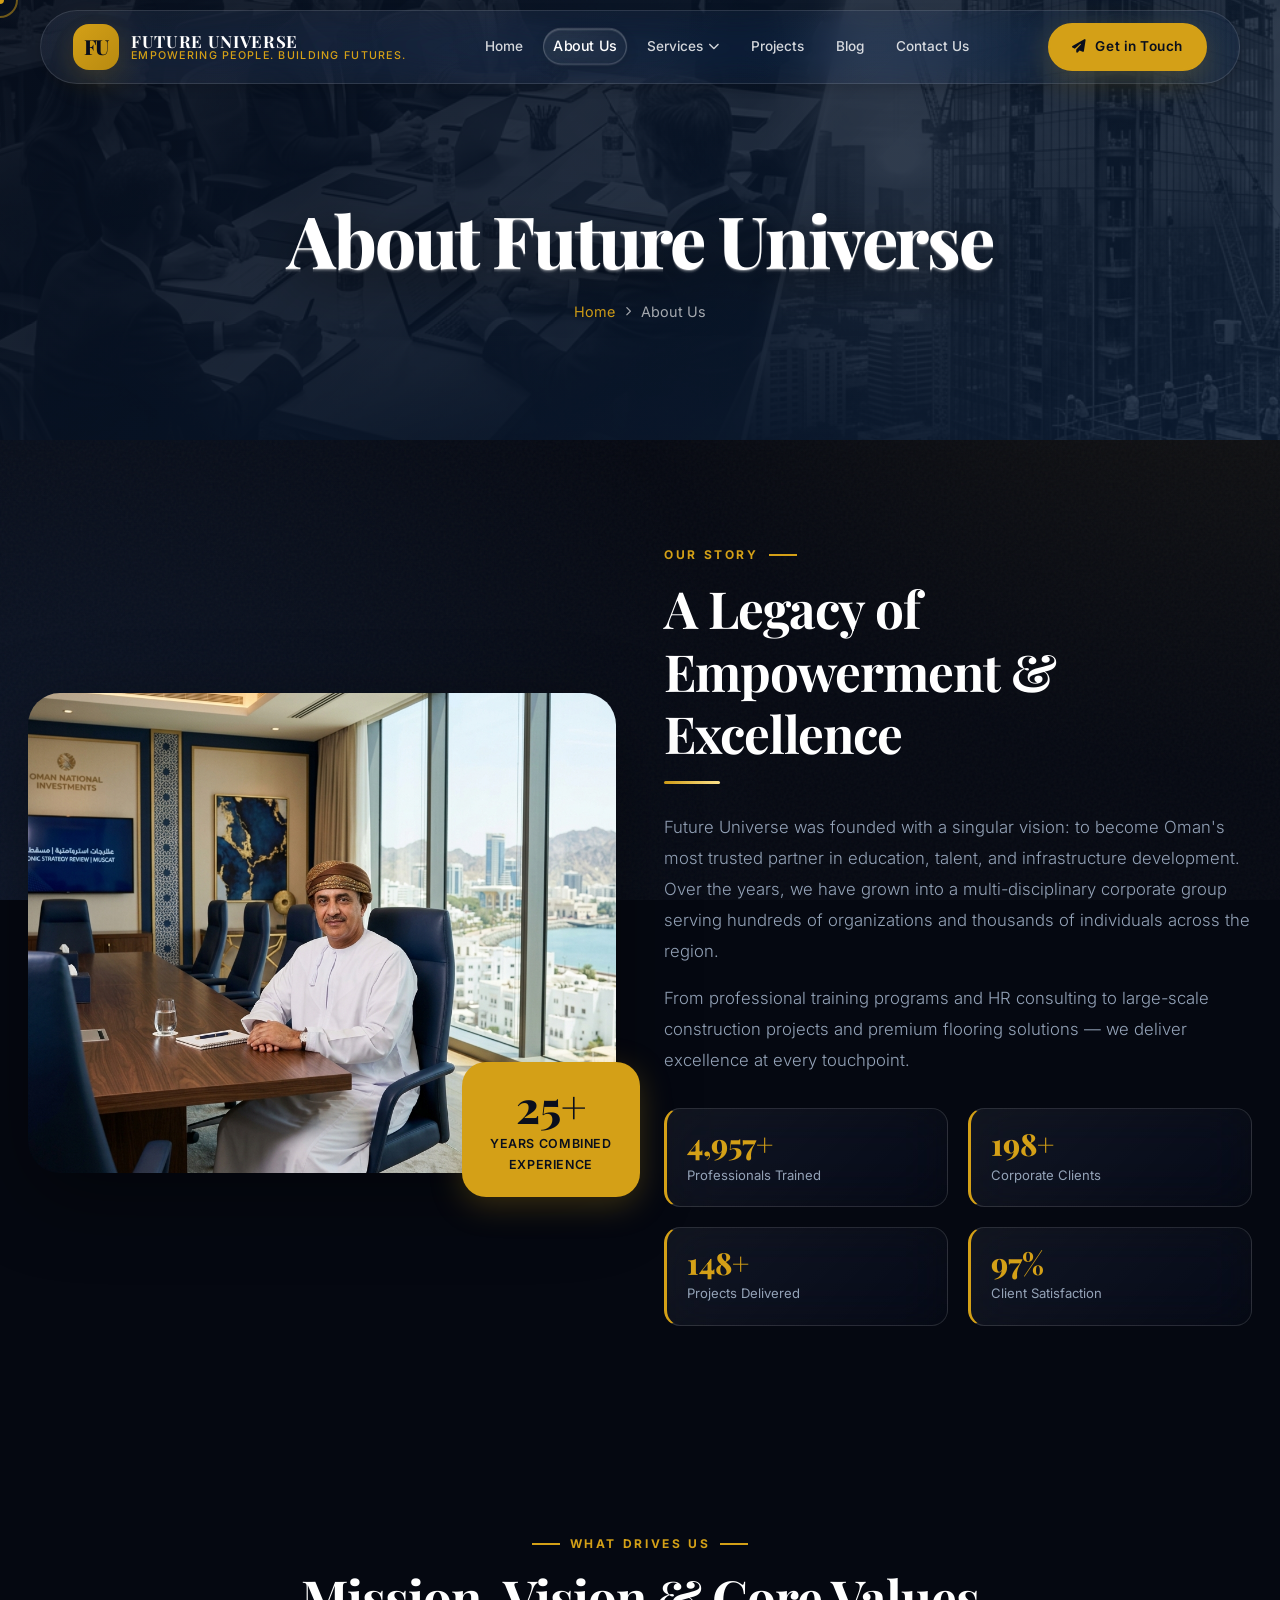
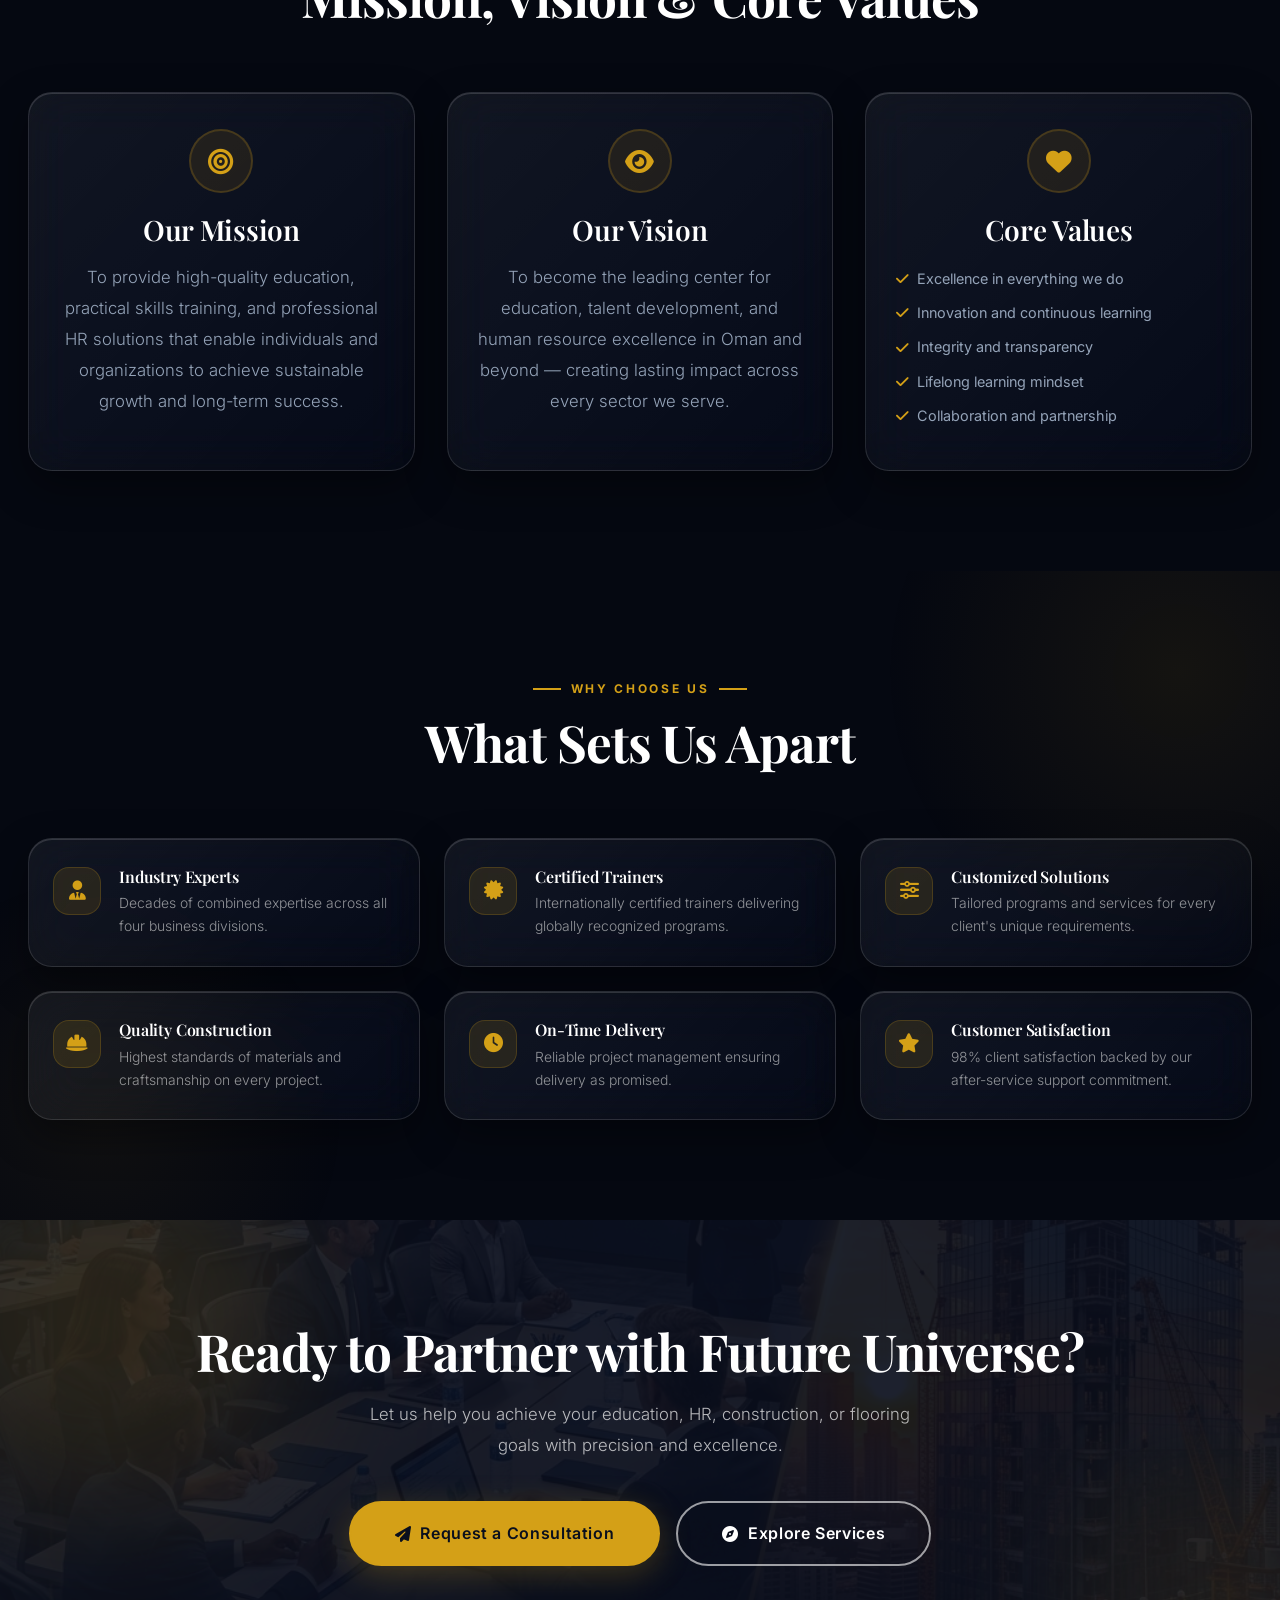
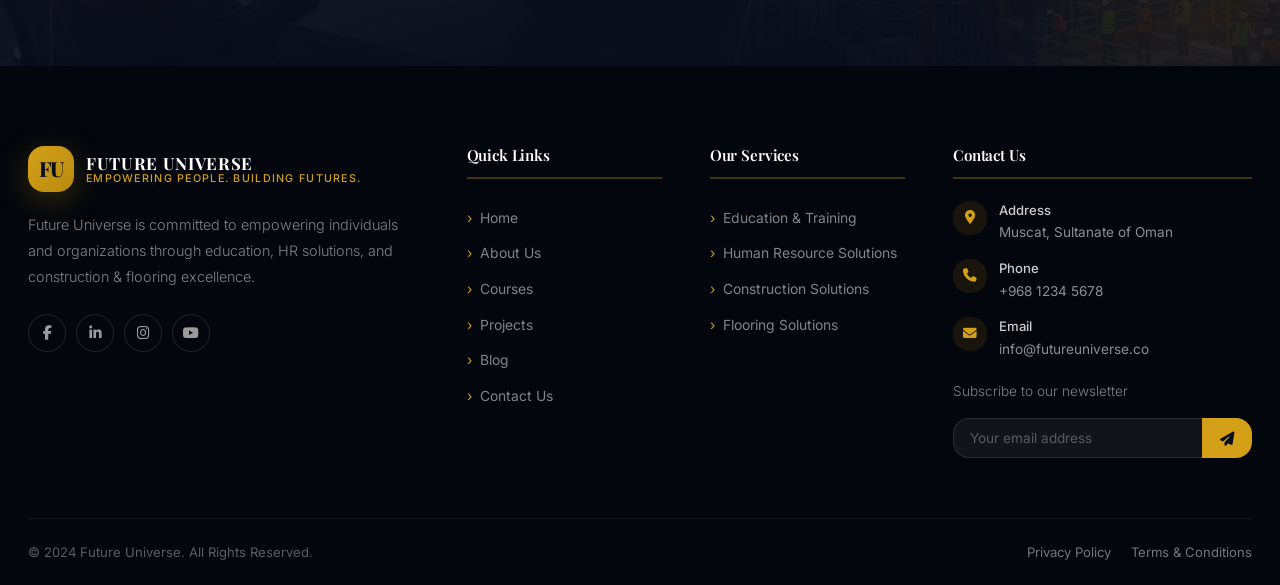
==== about.html @ b7a90d13 "Reduce 3D text tilt intensity to make it more subtle" ====
<!DOCTYPE html>
<html lang="en">
<head>
  <meta charset="UTF-8"/>
  <meta name="viewport" content="width=device-width,initial-scale=1.0"/>
  <meta name="description" content="About Future Universe — Our story, mission, vision, and leadership team. Building excellence through people and infrastructure in Oman."/>
  <title>About Us | Future Universe</title>
  <link rel="stylesheet" href="css/main.css?v=1781942778135"/>
  <link rel="stylesheet" href="css/components.css?v=1781942778135"/>
  <link rel="stylesheet" href="css/animations.css"/>
  <link rel="stylesheet" href="https://cdnjs.cloudflare.com/ajax/libs/font-awesome/6.5.0/css/all.min.css"/>
</head>
<body>
  <!-- ── Liquid Glass Background ── -->
  <div id="liquid-bg">
    <div class="liquid-orb liquid-orb-1"></div>
    <div class="liquid-orb liquid-orb-2"></div>
    <div class="liquid-orb liquid-orb-3"></div>
  </div>
<div id="progress-bar"></div>
<div id="cursor-dot"></div>
<div id="cursor-ring"></div>

<nav class="navbar">
  <div class="container">
    <a href="index.html" class="logo">
      <div class="logo-mark">FU</div>
      <div class="logo-text">
        <span class="logo-name">FUTURE UNIVERSE</span>
        <span class="logo-tagline">Empowering People. Building Futures.</span>
      </div>
    </a>
    <div class="nav-links">
      <a href="index.html">Home</a>
      <a href="about.html" class="active">About Us</a>
      <div class="nav-dropdown">
        <a href="#">Services <i class="fa-solid fa-chevron-down"></i></a>
        <div class="dropdown-menu">
          <a href="education.html"><i class="fa-solid fa-graduation-cap"></i> Education & Training</a>
          <a href="hr.html"><i class="fa-solid fa-users"></i> Human Resources</a>
          <a href="construction.html"><i class="fa-solid fa-building"></i> Construction Solutions</a>
          <a href="flooring.html"><i class="fa-solid fa-layer-group"></i> Flooring Solutions</a>
        </div>
      </div>
      <a href="projects.html">Projects</a>
      <a href="blog.html">Blog</a>
      <a href="contact.html">Contact Us</a>
    </div>
    <div class="nav-cta">
      <a href="contact.html" class="btn btn-primary btn-sm">
        <i class="fa-solid fa-paper-plane"></i> Get in Touch
      </a>
    </div>
    <div class="hamburger" id="hamburger"><span></span><span></span><span></span></div>
  </div>
</nav>

<div class="mobile-nav" id="mobile-nav">
  <div class="mobile-nav-close" id="mobile-nav-close"><i class="fa-solid fa-xmark"></i></div>
  <a href="index.html">Home</a><a href="about.html">About Us</a><a href="education.html">Education</a>
  <a href="hr.html">Human Resources</a><a href="construction.html">Construction</a>
  <a href="flooring.html">Flooring</a><a href="projects.html">Projects</a><a href="contact.html">Contact Us</a>
  <a href="contact.html" class="btn btn-primary">Request Consultation</a>
</div>

<!-- Page Hero -->
<section class="page-hero">
  <div class="hero-bg" style="background-image:url('images/hero_banner.png'); opacity: 0.8; mix-blend-mode: luminosity;"></div>
  <div class="particle-field"></div>
  <div class="container page-hero-content">
    <h1 class="hero-text-3d">About Future Universe</h1>
    <div class="breadcrumb"><a href="index.html">Home</a><i class="fa-solid fa-chevron-right"></i><span>About Us</span></div>
  </div>
</section>

<!-- Story -->
<section class="section-py">
  <div class="container">
    <div class="grid-2">
      <div class="about-img-wrap" data-reveal="fade-right">
        <div class="about-img-main"><img src="images/ceo_message.png" alt="Future Universe CEO"/></div>
        <div class="about-exp-badge float-anim" data-reveal="zoom-in" data-delay="300"><div class="num">25+</div><div class="label">Years Combined<br>Experience</div></div>
      </div>
      <div class="about-content" data-reveal="fade-left">
        <span class="section-label">Our Story</span>
        <h2>A Legacy of Empowerment &amp; Excellence</h2>
        <div class="divider-gold"></div>
        <p>Future Universe was founded with a singular vision: to become Oman's most trusted partner in education, talent, and infrastructure development. Over the years, we have grown into a multi-disciplinary corporate group serving hundreds of organizations and thousands of individuals across the region.</p>
        <p style="margin-top:16px;">From professional training programs and HR consulting to large-scale construction projects and premium flooring solutions — we deliver excellence at every touchpoint.</p>
        <div class="about-stats">
          <div class="about-stat"><div class="num"><span data-counter data-target="5000" data-suffix="+">5000+</span></div><div class="label">Professionals Trained</div></div>
          <div class="about-stat"><div class="num"><span data-counter data-target="200" data-suffix="+">200+</span></div><div class="label">Corporate Clients</div></div>
          <div class="about-stat"><div class="num"><span data-counter data-target="150" data-suffix="+">150+</span></div><div class="label">Projects Delivered</div></div>
          <div class="about-stat"><div class="num"><span data-counter data-target="98" data-suffix="%">98%</span></div><div class="label">Client Satisfaction</div></div>
        </div>
      </div>
    </div>
  </div>
</section>

<!-- Mission Vision Values -->
<section class="section-py">
  <div class="container">
    <div class="section-header" data-reveal="fade-up">
      <span class="section-label">What Drives Us</span>
      <h2>Mission, Vision &amp; Core Values</h2>
    </div>
    <div class="grid-3">
      <div class="card" data-reveal="fade-up" data-delay="100" style="text-align:center;">
        <div style="width:64px;height:64px;background:rgba(212,160,23,.1);border:2px solid rgba(212,160,23,.2);border-radius:50%;display:flex;align-items:center;justify-content:center;font-size:1.6rem;color:var(--color-secondary);margin:0 auto 20px;">
          <i class="fa-solid fa-bullseye"></i>
        </div>
        <h3 style="margin-bottom:14px;">Our Mission</h3>
        <p>To provide high-quality education, practical skills training, and professional HR solutions that enable individuals and organizations to achieve sustainable growth and long-term success.</p>
      </div>
      <div class="card" data-reveal="fade-up" data-delay="200" style="text-align:center;">
        <div style="width:64px;height:64px;background:rgba(212,160,23,.1);border:2px solid rgba(212,160,23,.2);border-radius:50%;display:flex;align-items:center;justify-content:center;font-size:1.6rem;color:var(--color-secondary);margin:0 auto 20px;">
          <i class="fa-solid fa-eye"></i>
        </div>
        <h3 style="margin-bottom:14px;">Our Vision</h3>
        <p>To become the leading center for education, talent development, and human resource excellence in Oman and beyond — creating lasting impact across every sector we serve.</p>
      </div>
      <div class="card" data-reveal="fade-up" data-delay="300" style="text-align:center;">
        <div style="width:64px;height:64px;background:rgba(212,160,23,.1);border:2px solid rgba(212,160,23,.2);border-radius:50%;display:flex;align-items:center;justify-content:center;font-size:1.6rem;color:var(--color-secondary);margin:0 auto 20px;">
          <i class="fa-solid fa-heart"></i>
        </div>
        <h3 style="margin-bottom:14px;">Core Values</h3>
        <ul style="text-align:left;margin-top:8px;">
          <li style="display:flex;align-items:center;gap:8px;padding:5px 0;font-size:0.9rem;color:var(--color-text-muted);"><i class="fa-solid fa-check" style="color:var(--color-secondary);"></i> Excellence in everything we do</li>
          <li style="display:flex;align-items:center;gap:8px;padding:5px 0;font-size:0.9rem;color:var(--color-text-muted);"><i class="fa-solid fa-check" style="color:var(--color-secondary);"></i> Innovation and continuous learning</li>
          <li style="display:flex;align-items:center;gap:8px;padding:5px 0;font-size:0.9rem;color:var(--color-text-muted);"><i class="fa-solid fa-check" style="color:var(--color-secondary);"></i> Integrity and transparency</li>
          <li style="display:flex;align-items:center;gap:8px;padding:5px 0;font-size:0.9rem;color:var(--color-text-muted);"><i class="fa-solid fa-check" style="color:var(--color-secondary);"></i> Lifelong learning mindset</li>
          <li style="display:flex;align-items:center;gap:8px;padding:5px 0;font-size:0.9rem;color:var(--color-text-muted);"><i class="fa-solid fa-check" style="color:var(--color-secondary);"></i> Collaboration and partnership</li>
        </ul>
      </div>
    </div>
  </div>
</section>

<!-- Why Choose Us -->
<section class="why-section section-py">
  <div class="container why-content">
    <div class="section-header" data-reveal="fade-up">
      <span class="section-label" style="color:var(--color-secondary);">Why Choose Us</span>
      <h2 style="color:var(--color-white);">What Sets Us Apart</h2>
    </div>
    <div class="why-features">
      <div class="why-feature" data-reveal="fade-up" data-delay="100"><div class="why-feature-icon"><i class="fa-solid fa-user-tie"></i></div><div><h4>Industry Experts</h4><p>Decades of combined expertise across all four business divisions.</p></div></div>
      <div class="why-feature" data-reveal="fade-up" data-delay="150"><div class="why-feature-icon"><i class="fa-solid fa-certificate"></i></div><div><h4>Certified Trainers</h4><p>Internationally certified trainers delivering globally recognized programs.</p></div></div>
      <div class="why-feature" data-reveal="fade-up" data-delay="200"><div class="why-feature-icon"><i class="fa-solid fa-sliders"></i></div><div><h4>Customized Solutions</h4><p>Tailored programs and services for every client's unique requirements.</p></div></div>
      <div class="why-feature" data-reveal="fade-up" data-delay="250"><div class="why-feature-icon"><i class="fa-solid fa-hard-hat"></i></div><div><h4>Quality Construction</h4><p>Highest standards of materials and craftsmanship on every project.</p></div></div>
      <div class="why-feature" data-reveal="fade-up" data-delay="300"><div class="why-feature-icon"><i class="fa-solid fa-clock"></i></div><div><h4>On-Time Delivery</h4><p>Reliable project management ensuring delivery as promised.</p></div></div>
      <div class="why-feature" data-reveal="fade-up" data-delay="350"><div class="why-feature-icon"><i class="fa-solid fa-star"></i></div><div><h4>Customer Satisfaction</h4><p>98% client satisfaction backed by our after-service support commitment.</p></div></div>
    </div>
  </div>
</section>

<!-- CTA -->
<section class="cta-section">
  <div class="cta-glow-1"></div><div class="cta-glow-2"></div>
  <div class="container cta-content" data-reveal="fade-up">
    <h2>Ready to Partner with Future Universe?</h2>
    <p>Let us help you achieve your education, HR, construction, or flooring goals with precision and excellence.</p>
    <div class="cta-btns">
      <a href="contact.html" class="btn btn-primary btn-lg"><i class="fa-solid fa-paper-plane"></i> Request a Consultation</a>
      <a href="index.html#services" class="btn btn-outline-white btn-lg"><i class="fa-solid fa-compass"></i> Explore Services</a>
    </div>
  </div>
</section>

<!-- Footer -->
<footer class="footer">
  <div class="container">
    <div class="footer-grid">
      <div>
        <div class="footer-logo"><a href="index.html" class="logo"><div class="logo-mark">FU</div><div class="logo-text"><span class="logo-name">FUTURE UNIVERSE</span><span class="logo-tagline">Empowering People. Building Futures.</span></div></a></div>
        <p class="footer-desc">Future Universe is committed to empowering individuals and organizations through education, HR solutions, and construction &amp; flooring excellence.</p>
        <div class="footer-social"><a href="#"><i class="fa-brands fa-facebook-f"></i></a><a href="#"><i class="fa-brands fa-linkedin-in"></i></a><a href="#"><i class="fa-brands fa-instagram"></i></a><a href="#"><i class="fa-brands fa-youtube"></i></a></div>
      </div>
      <div class="footer-col"><h5>Quick Links</h5><ul><li><a href="index.html">Home</a></li><li><a href="about.html">About Us</a></li><li><a href="education.html">Courses</a></li><li><a href="projects.html">Projects</a></li><li><a href="blog.html">Blog</a></li><li><a href="contact.html">Contact Us</a></li></ul></div>
      <div class="footer-col"><h5>Our Services</h5><ul><li><a href="education.html">Education &amp; Training</a></li><li><a href="hr.html">Human Resource Solutions</a></li><li><a href="construction.html">Construction Solutions</a></li><li><a href="flooring.html">Flooring Solutions</a></li></ul></div>
      <div class="footer-col"><h5>Contact Us</h5>
        <div class="footer-contact-item"><div class="footer-contact-icon"><i class="fa-solid fa-location-dot"></i></div><div class="text"><strong>Address</strong>Muscat, Sultanate of Oman</div></div>
        <div class="footer-contact-item"><div class="footer-contact-icon"><i class="fa-solid fa-phone"></i></div><div class="text"><strong>Phone</strong>+968 1234 5678</div></div>
        <div class="footer-contact-item"><div class="footer-contact-icon"><i class="fa-solid fa-envelope"></i></div><div class="text"><strong>Email</strong>info@futureuniverse.co</div></div>
        <div class="footer-newsletter"><p>Subscribe to our newsletter</p><form class="newsletter-form"><input type="email" placeholder="Your email address"/><button type="submit"><i class="fa-solid fa-paper-plane"></i></button></form></div>
      </div>
    </div>
    <div class="footer-bottom"><span>© 2024 Future Universe. All Rights Reserved.</span><div class="footer-bottom-links"><a href="#">Privacy Policy</a><a href="#">Terms &amp; Conditions</a></div></div>
  </div>
</footer>

<button id="back-to-top"><i class="fa-solid fa-arrow-up"></i></button>
<script src="js/main.js?v=1781943394895"></script>
<script src="js/counter.js"></script>
</body>
</html>
---- css/main.css ----
/* ============================================================
   FUTURE UNIVERSE — GLOBAL DESIGN SYSTEM
   Inspired by: joyalsiby.com animation style + FU mockup layout
   ============================================================ */

@import url('https://fonts.googleapis.com/css2?family=Playfair+Display:wght@400;600;700;800&family=Inter:wght@300;400;500;600;700&display=swap');

/* ── CSS Custom Properties ───────────────────────────────── */
:root {
  --color-primary:         #0a0f1d;
  --color-primary-light:   #1a2642;
  --color-primary-dark:    #03060c;
  --color-secondary:       #D4A017;
  --color-secondary-light: #fce18b;
  --color-secondary-dark:  #b88a10;
  --color-white:           #FFFFFF;
  --color-bg:              #050811;
  --color-bg-dark:         #020409;
  --color-dark-overlay:    rgba(5, 8, 17, 0.7);
  --color-text:            #e2e8f0;
  --color-text-muted:      #94a3b8;
  --color-text-light:      rgba(255,255,255,0.85);
  --color-border:          rgba(255, 255, 255, 0.08);
  --color-border-light:    rgba(255, 255, 255, 0.04);
  --color-card-bg:         rgba(10, 15, 29, 0.4);
  
  --glass-bg:              linear-gradient(135deg, rgba(255, 255, 255, 0.06) 0%, rgba(255, 255, 255, 0.01) 100%);
  --glass-border:          1px solid rgba(255, 255, 255, 0.12);
  --glass-border-light:    1px solid rgba(255, 255, 255, 0.25);
  --glass-shadow:          0 16px 40px 0 rgba(0, 0, 0, 0.4), inset 0 1px 0 0 rgba(255,255,255,0.15);
  --glass-blur:            blur(24px) saturate(160%);

  --font-heading: 'Playfair Display', Georgia, serif;
  --font-body:    'Inter', -apple-system, BlinkMacSystemFont, sans-serif;

  --radius-xs:  12px;
  --radius-sm:  16px;
  --radius-md:  24px;
  --radius-lg:  32px;
  --radius-xl:  48px;
  --radius-pill: 999px;

  --shadow-sm:    0 4px 12px rgba(0,0,0,.15);
  --shadow-md:    0 12px 40px rgba(0,0,0,.25);
  --shadow-lg:    0 24px 80px rgba(0,0,0,.4);
  --shadow-gold:  0 8px 32px rgba(212,160,23,.25);
  --shadow-card:  var(--glass-shadow);
  --glow-gold:    0 0 40px rgba(212,160,23,.35), 0 4px 20px rgba(212,160,23,.25);
  --glow-navy:    0 0 60px rgba(10, 15, 29, 0.6);
  --glow-accent:  0 0 30px rgba(78, 143, 255, 0.3);

  --transition:       all 0.4s cubic-bezier(0.25, 1, 0.5, 1);
  --transition-fast:  all 0.2s cubic-bezier(0.25, 1, 0.5, 1);
  --transition-slow:  all 0.8s cubic-bezier(0.25, 1, 0.5, 1);

  --container: 1280px;
  --section-py: 120px;
}

/* ── Reset & Base ────────────────────────────────────────── */
*,*::before,*::after { box-sizing: border-box; margin: 0; padding: 0; }
html { scroll-behavior: smooth; font-size: 16px; background: var(--color-bg); }
body {
  font-family: var(--font-body);
  color: var(--color-text);
  background: var(--color-bg);
  background-image: 
    url("data:image/svg+xml,%3Csvg viewBox='0 0 400 400' xmlns='http://www.w3.org/2000/svg'%3E%3Cfilter id='noiseFilter'%3E%3CfeTurbulence type='fractalNoise' baseFrequency='0.8' numOctaves='3' stitchTiles='stitch'/%3E%3C/filter%3E%3Crect width='100%25' height='100%25' filter='url(%23noiseFilter)' opacity='0.04'/%3E%3C/svg%3E"),
    radial-gradient(circle at top right, rgba(212,160,23,0.1), transparent 50%),
    radial-gradient(circle at bottom left, rgba(78,143,255,0.1), transparent 50%);
  background-attachment: fixed;
  line-height: 1.7;
  overflow-x: hidden;
  cursor: default;
}
img { max-width: 100%; height: auto; display: block; }
a  { color: inherit; text-decoration: none; }
ul { list-style: none; }
button { font-family: var(--font-body); cursor: pointer; border: none; background: none; }

/* ── Custom Cursor ───────────────────────────────────────── */
#cursor-dot, #cursor-ring {
  position: fixed;
  top: 0; left: 0;
  border-radius: 50%;
  pointer-events: none;
  z-index: 99999;
  transform: translate(-50%, -50%);
  transition: opacity 0.3s;
  will-change: transform;
}
#cursor-dot {
  width: 8px; height: 8px;
  background: var(--color-secondary);
}
#cursor-ring {
  width: 36px; height: 36px;
  border: 2px solid rgba(212,160,23,.5);
  transition: width 0.3s, height 0.3s, border-color 0.3s;
}
body.cursor-hover #cursor-ring {
  width: 54px; height: 54px;
  border-color: var(--color-secondary);
}
@media (hover: none) { #cursor-dot, #cursor-ring { display: none; } }

/* ── Typography ──────────────────────────────────────────── */
h1,h2,h3,h4,h5 { font-family: var(--font-heading); line-height: 1.22; color: var(--color-white); letter-spacing: -0.01em; }
h1 { font-size: clamp(2.8rem,6vw,4.5rem); font-weight: 800; letter-spacing: -0.03em; }
h2 { font-size: clamp(2rem,4vw,3.2rem); font-weight: 700; letter-spacing: -0.02em; }
h3 { font-size: clamp(1.3rem,2.5vw,1.75rem); font-weight: 600; }
h4 { font-size: 1.15rem; font-weight: 600; }
p  { color: var(--color-text-muted); font-size: 1.05rem; line-height: 1.85; font-weight: 300; }

/* ── Layout ──────────────────────────────────────────────── */
.container    { max-width: var(--container); margin: 0 auto; padding: 0 28px; }
.section-py   { padding: var(--section-py) 0; }
.section-py-sm{ padding: 64px 0; }

/* ── Section Headers ─────────────────────────────────────── */
.section-label {
  display: inline-flex;
  align-items: center;
  gap: 10px;
  font-size: 0.75rem;
  font-weight: 700;
  letter-spacing: 0.22em;
  text-transform: uppercase;
  color: var(--color-secondary);
  margin-bottom: 12px;
}
.section-label::before,
.section-label::after {
  content: '';
  display: block;
  height: 2px;
  background: var(--color-secondary);
  flex-shrink: 0;
}
.section-label::before { width: 28px; }
.section-label::after  { width: 28px; }

.section-header { text-align: center; margin-bottom: 64px; }
.section-header .section-label { justify-content: center; }
.section-header p { max-width: 620px; margin: 18px auto 0; font-size: 1.05rem; }

.divider-gold        { width: 56px; height: 3px; background: linear-gradient(90deg,var(--color-secondary),var(--color-secondary-light)); border-radius: 2px; margin: 16px 0 28px; }
.divider-gold.center { margin: 16px auto 28px; }

/* ── Buttons ─────────────────────────────────────────────── */
.btn {
  display: inline-flex;
  align-items: center;
  gap: 9px;
  padding: 14px 34px;
  border-radius: var(--radius-pill);
  font-size: 0.92rem;
  font-weight: 600;
  letter-spacing: 0.04em;
  cursor: pointer;
  border: 2px solid transparent;
  transition: var(--transition);
  white-space: nowrap;
  position: relative;
  overflow: hidden;
}
.btn::before {
  content: '';
  position: absolute;
  top: 0; left: -100%;
  width: 50%; height: 100%;
  background: linear-gradient(to right, rgba(255,255,255,0) 0%, rgba(255,255,255,0.4) 50%, rgba(255,255,255,0) 100%);
  transform: skewX(-20deg);
  transition: all 0.7s cubic-bezier(0.25, 1, 0.5, 1);
  z-index: 1;
}
.btn:hover::before { left: 150%; }
.btn > * { position: relative; z-index: 2; }

.btn-primary {
  background: var(--color-secondary);
  color: var(--color-primary);
  border-color: var(--color-secondary);
  box-shadow: var(--shadow-gold);
}
.btn-primary:hover {
  background: var(--color-secondary-light);
  border-color: var(--color-secondary-light);
  transform: translateY(-4px) scale(1.03);
  box-shadow: 0 16px 48px rgba(212,160,23,.45), 0 0 20px rgba(212,160,23,.3);
}

.btn-outline-white {
  background: transparent;
  color: var(--color-white);
  border-color: rgba(255,255,255,.6);
}
.btn-outline-white:hover {
  background: var(--color-white);
  color: var(--color-primary);
  border-color: var(--color-white);
  transform: translateY(-4px) scale(1.03);
  box-shadow: 0 16px 40px rgba(255,255,255,0.25);
}

.btn-dark {
  background: var(--color-primary);
  color: var(--color-white);
  border-color: var(--color-primary);
}
.btn-dark:hover {
  background: var(--color-primary-light);
  transform: translateY(-4px) scale(1.03);
  box-shadow: var(--shadow-md), 0 0 20px rgba(78, 143, 255, 0.2);
}

.btn-sm { padding: 10px 22px; font-size: 0.85rem; }
.btn-lg { padding: 17px 44px; font-size: 1rem; }

/* ── Grids ───────────────────────────────────────────────── */
.grid-2 { display: grid; grid-template-columns: 1fr 1fr; gap: 48px; align-items: center; }
.grid-3 { display: grid; grid-template-columns: repeat(3,1fr); gap: 32px; }
.grid-4 { display: grid; grid-template-columns: repeat(4,1fr); gap: 28px; }
.grid-6 { display: grid; grid-template-columns: repeat(6,1fr); gap: 24px; }

/* ── Page Hero (inner pages) ─────────────────────────────── */
.page-hero {
  position: relative;
  min-height: 440px;
  padding-top: 80px;
  display: flex;
  align-items: center;
  background-size: cover;
  background-position: center;
  background-attachment: fixed;
  overflow: hidden;
}
.page-hero::after {
  content: '';
  position: absolute;
  inset: 0;
  background: linear-gradient(135deg,rgba(7,15,29,.9) 0%,rgba(11,31,58,.75) 100%);
}
.page-hero-content {
  position: relative;
  z-index: 1;
  text-align: center;
  color: var(--color-white);
}
.page-hero-content h1 { color: var(--color-white); margin-bottom: 16px; }
.breadcrumb {
  display: flex;
  align-items: center;
  justify-content: center;
  gap: 10px;
  font-size: 0.9rem;
  color: rgba(255,255,255,.65);
}
.breadcrumb a { color: var(--color-secondary); transition: var(--transition-fast); }
.breadcrumb a:hover { color: var(--color-secondary-light); }
.breadcrumb i { font-size: 0.6rem; }

/* ── Card Base (Glassmorphic) ───────── */
.card {
  background: var(--glass-bg);
  backdrop-filter: var(--glass-blur);
  -webkit-backdrop-filter: var(--glass-blur);
  border-radius: var(--radius-md);
  border: var(--glass-border);
  box-shadow: var(--glass-shadow);
  padding: 36px 30px;
  transition: var(--transition);
  position: relative;
  overflow: hidden;
  z-index: 1;
}
.card::before {
  content: '';
  position: absolute;
  inset: 0;
  border-radius: inherit;
  background: linear-gradient(135deg, rgba(255,255,255,0.05), transparent);
  opacity: 0;
  transition: var(--transition);
  z-index: -1;
}
.card:hover {
  border: var(--glass-border-light);
  box-shadow: var(--shadow-lg), var(--glow-accent);
}
.card:hover::before { opacity: 1; }

/* ── Back to Top ─────────────────────────────────────────── */
#back-to-top {
  position: fixed;
  bottom: 32px;
  right: 32px;
  width: 50px; height: 50px;
  background: var(--color-secondary);
  color: var(--color-primary);
  border-radius: 50%;
  display: flex; align-items: center; justify-content: center;
  font-size: 1.1rem;
  opacity: 0; visibility: hidden;
  transition: var(--transition);
  z-index: 900;
  box-shadow: var(--shadow-gold);
  border: none; cursor: pointer;
}
#back-to-top.visible { opacity: 1; visibility: visible; }
#back-to-top:hover { background: var(--color-secondary-light); transform: translateY(-4px); }

/* ── Progress Bar ────────────────────────────────────────── */
#progress-bar {
  position: fixed;
  top: 0; left: 0;
  height: 3px;
  background: linear-gradient(90deg,var(--color-secondary),var(--color-secondary-light));
  width: 0%;
  z-index: 10000;
  transition: width 0.1s linear;
}

/* ── Utilities ───────────────────────────────────────────── */
.text-gold   { color: var(--color-secondary); }
.text-white  { color: var(--color-white); }
.text-center { text-align: center; }
.text-left   { text-align: left; }
.bg-primary  { background: var(--color-primary); }
.bg-dark     { background: var(--color-primary-dark); }
.bg-light    { background: var(--color-bg); }
.mt-8  { margin-top: 8px; }
.mt-16 { margin-top: 16px; }
.mt-24 { margin-top: 24px; }
.mt-32 { margin-top: 32px; }
.mt-48 { margin-top: 48px; }
.mb-8  { margin-bottom: 8px; }
.mb-16 { margin-bottom: 16px; }
.mb-24 { margin-bottom: 24px; }
.flex  { display: flex; }
.flex-center { display: flex; align-items: center; justify-content: center; }
.flex-between{ display: flex; align-items: center; justify-content: space-between; }
.gap-16 { gap: 16px; }
.gap-24 { gap: 24px; }

/* ── Hero Contact Info ───────────────────────────────────── */
.hero-contact-info {
  margin-top: 40px;
  display: flex;
  align-items: center;
  gap: 24px;
  font-size: 0.95rem;
  color: rgba(255,255,255,0.85);
  font-weight: 500;
  flex-wrap: wrap;
}
.hero-contact-info i {
  color: var(--color-secondary);
  margin-right: 8px;
}

/* ── Responsive ──────────────────────────────────────────── */

/* ── TV / 4K / Large Screens (1600px+) ─────────────────── */
@media (min-width: 1600px) {
  :root { --container: 1440px; --section-py: 140px; }
  html { font-size: 18px; }
  .hero h1 { font-size: 5rem; }
  .hero p { font-size: 1.25rem; }
  .navbar .container { height: 80px; }
  .hero-stat-num { font-size: 2.6rem; }
  .stat-num { font-size: 3.8rem; }
}

/* ── Large Desktop (1441px–1599px) ─────────────────────── */
@media (min-width: 1441px) and (max-width: 1599px) {
  :root { --container: 1360px; --section-py: 130px; }
  html { font-size: 17px; }
}

/* ── Standard Laptop (1025px–1440px) ——————————————————————— */
@media (max-width: 1440px) and (min-width: 1025px) {
  :root { --section-py: 100px; }
}

/* ── Tablet Landscape / Small Laptop (769px–1024px) ────── */
@media (max-width: 1024px) {
  .grid-4 { grid-template-columns: repeat(2,1fr); }
  .grid-6 { grid-template-columns: repeat(3,1fr); }
  :root { --section-py: 72px; }
  .btn-lg { padding: 15px 36px; font-size: 0.95rem; }
}

/* ── Tablet Portrait (601px–768px) ───────────────────────── */
@media (max-width: 768px) {
  .grid-2 { grid-template-columns: 1fr; gap: 36px; }
  .grid-3 { grid-template-columns: 1fr; }
  .grid-4 { grid-template-columns: 1fr 1fr; }
  .grid-6 { grid-template-columns: repeat(2,1fr); }
  :root { --section-py: 58px; }
  .container { padding: 0 18px; }
  .hero-contact-info { flex-direction: column; align-items: flex-start; gap: 10px; margin-top: 28px; font-size: 0.88rem; }
  .btn-lg { padding: 14px 32px; font-size: 0.92rem; }
  .section-header { margin-bottom: 44px; }
  .section-header p { font-size: 0.95rem; }
}

/* ── Large Mobile (481px–600px) ──────────────────────────── */
@media (max-width: 600px) {
  .grid-4 { grid-template-columns: 1fr; }
  .grid-6 { grid-template-columns: 1fr 1fr; }
  :root { --section-py: 48px; }
  .container { padding: 0 16px; }
  h1 { font-size: 2.2rem; }
  h2 { font-size: 1.8rem; }
  h3 { font-size: 1.2rem; }
  p { font-size: 0.95rem; }
  .btn { padding: 12px 24px; font-size: 0.88rem; }
  .btn-lg { padding: 13px 28px; font-size: 0.9rem; }
  .section-header { margin-bottom: 36px; }
}

/* ── Mobile (max 480px) ─────────────────────────────────── */
@media (max-width: 480px) {
  :root { --section-py: 40px; }
  .container { padding: 0 14px; }
  h1 { font-size: 1.9rem; }
  h2 { font-size: 1.55rem; }
  h3 { font-size: 1.1rem; }
  h4 { font-size: 1rem; }
  p { font-size: 0.9rem; line-height: 1.7; }
  .btn { padding: 11px 20px; font-size: 0.85rem; gap: 7px; }
  .btn-lg { padding: 12px 24px; font-size: 0.88rem; }
  .btn-sm { padding: 9px 18px; font-size: 0.82rem; }
  .hero-contact-info { font-size: 0.82rem; gap: 8px; }
  .section-label { font-size: 0.7rem; letter-spacing: 0.18em; }
  .section-label::before,
  .section-label::after { width: 18px; }
  .section-header { margin-bottom: 32px; }
  .section-header p { font-size: 0.88rem; margin-top: 12px; }
  .divider-gold { width: 44px; margin: 12px 0 20px; }
}

/* ── Small Mobile (max 360px) ───────────────────────────── */
@media (max-width: 360px) {
  .container { padding: 0 12px; }
  h1 { font-size: 1.7rem; }
  h2 { font-size: 1.4rem; }
  .btn { padding: 10px 18px; font-size: 0.82rem; }
  .hero-contact-info { font-size: 0.78rem; }
}
---- css/components.css ----
/* ============================================================
   FUTURE UNIVERSE — COMPONENTS
   Navbar, Hero, Cards, Sections, Footer
   ============================================================ */


/* ══════════════════════════════════════════════════════════
   NAVBAR (Floating Glass Pill)
══════════════════════════════════════════════════════════ */
.navbar {
  position: fixed;
  top: 10px;
  left: 50%;
  transform: translateX(-50%);
  z-index: 1000;
  width: calc(100% - 40px);
  max-width: 1200px;
  background: var(--glass-bg);
  backdrop-filter: var(--glass-blur);
  -webkit-backdrop-filter: var(--glass-blur);
  border: var(--glass-border);
  border-radius: var(--radius-pill);
  box-shadow: var(--shadow-sm);
  transition: var(--transition);
}
.navbar.scrolled {
  box-shadow: var(--shadow-md);
  background: rgba(5, 8, 17, 0.7);
  top: 10px;
}
.navbar .container {
  display: flex;
  align-items: center;
  justify-content: space-between;
  height: 72px;
  padding: 0 32px;
}

/* Logo */
.logo {
  display: flex;
  align-items: center;
  gap: 12px;
  text-decoration: none;
  flex-shrink: 0;
}
.logo-mark {
  width: 46px; height: 46px;
  background: linear-gradient(135deg, var(--color-secondary), var(--color-secondary-dark));
  border-radius: var(--radius-sm);
  display: flex; align-items: center; justify-content: center;
  font-family: var(--font-heading);
  font-size: 1.3rem;
  font-weight: 800;
  color: var(--color-primary);
  letter-spacing: -1px;
  box-shadow: var(--shadow-gold);
  transition: var(--transition);
}
.logo:hover .logo-mark {
  transform: rotate(-6deg) scale(1.08);
  box-shadow: var(--glow-gold);
}
.logo-text { display: flex; flex-direction: column; line-height: 1.1; }
.logo-name {
  font-family: var(--font-heading);
  font-size: 1.05rem;
  font-weight: 700;
  color: var(--color-white);
  letter-spacing: 0.04em;
}
.logo-tagline {
  font-size: 0.67rem;
  color: var(--color-secondary);
  letter-spacing: 0.12em;
  text-transform: uppercase;
  font-weight: 500;
}

/* ── Navigation Links ────────────────────────────────────── */
.nav-links { display: flex; gap: 4px; align-items: center; }
.nav-links > a, .nav-dropdown > a {
  font-size: 0.85rem;
  font-weight: 500;
  color: rgba(255,255,255,.82);
  padding: 6px 14px;
  border-radius: var(--radius-pill);
  transition: all 0.4s cubic-bezier(0.34, 1.56, 0.64, 1);
  position: relative;
  z-index: 1;
}
.nav-links > a::before, .nav-dropdown > a::before {
  content: '';
  position: absolute;
  inset: 0 4px;
  background: var(--glass-bg);
  backdrop-filter: blur(12px);
  -webkit-backdrop-filter: blur(12px);
  border-radius: var(--radius-pill);
  border: var(--glass-border-light);
  transform: scale(0.6);
  opacity: 0;
  transition: all 0.4s cubic-bezier(0.34, 1.56, 0.64, 1);
  z-index: -1;
}
.nav-links > a:hover,
.nav-links > a.active,
.nav-dropdown > a:hover,
.nav-dropdown > a.active {
  color: var(--color-white);
  transform: scale(1.05);
  background: transparent;
}
.nav-links > a:hover::before,
.nav-links > a.active::before,
.nav-dropdown > a:hover::before,
.nav-dropdown > a.active::before { 
  transform: scale(1);
  opacity: 1;
  box-shadow: var(--shadow-sm), inset 0 1px 0 rgba(255,255,255,0.2);
}

/* Dropdown */
.nav-dropdown { position: relative; }
.nav-dropdown > a { display: flex; align-items: center; gap: 5px; }
.nav-dropdown > a i { font-size: 0.7rem; transition: transform 0.25s; }
.nav-dropdown:hover > a i { transform: rotate(180deg); }
.dropdown-menu {
  position: absolute;
  top: calc(100% + 10px);
  left: 50%;
  transform: translateX(-50%) translateY(10px);
  background: var(--color-primary);
  border: 1px solid rgba(212,160,23,.2);
  border-radius: var(--radius-md);
  padding: 10px 8px;
  min-width: 220px;
  opacity: 0;
  visibility: hidden;
  transition: all 0.28s cubic-bezier(0.4,0,0.2,1);
  box-shadow: 0 24px 60px rgba(0,0,0,.4);
  backdrop-filter: blur(20px);
}
/* Invisible bridge to prevent hover loss when moving mouse down */
.dropdown-menu::before {
  content: '';
  position: absolute;
  top: -20px; left: 0; right: 0; height: 20px;
}
.nav-dropdown:hover .dropdown-menu {
  opacity: 1; visibility: visible; transform: translateX(-50%) translateY(0);
}
.dropdown-menu a {
  display: flex; align-items: center; gap: 10px;
  padding: 10px 16px !important;
  border-radius: var(--radius-sm);
  font-size: 0.87rem !important;
  color: rgba(255,255,255,.8) !important;
}
.dropdown-menu a i { width: 18px; color: var(--color-secondary); font-size: 0.85rem; }
.dropdown-menu a:hover { color: var(--color-white) !important; background: rgba(212,160,23,.12) !important; }
.dropdown-menu a::after { display: none !important; }

/* Nav CTA */
.nav-cta {
  display: flex;
  align-items: center;
  gap: 12px;
  flex-shrink: 0;
}

/* Hamburger */
.hamburger {
  display: none;
  flex-direction: column;
  gap: 5px;
  cursor: pointer;
  padding: 8px;
  border-radius: var(--radius-sm);
  transition: var(--transition-fast);
}
.hamburger:hover { background: rgba(255,255,255,.08); }
.hamburger span {
  display: block; width: 24px; height: 2px;
  background: var(--color-white);
  border-radius: 2px;
  transition: var(--transition);
  transform-origin: center;
}
.hamburger.active span:nth-child(1) { transform: translateY(7px) rotate(45deg); }
.hamburger.active span:nth-child(2) { opacity: 0; transform: scaleX(0); }
.hamburger.active span:nth-child(3) { transform: translateY(-7px) rotate(-45deg); }

/* Mobile Nav */
.mobile-nav {
  display: none;
  position: fixed;
  top: 0; left: 0; right: 0; bottom: 0;
  background: rgba(7,15,29,.97);
  backdrop-filter: blur(24px);
  z-index: 999;
  flex-direction: column;
  align-items: center;
  justify-content: center;
  gap: 10px;
  padding: 80px 24px 40px;
  opacity: 0;
  transform: translateY(-20px);
  transition: var(--transition);
}
.mobile-nav.open {
  display: flex;
  opacity: 1;
  transform: translateY(0);
}
.mobile-nav a {
  font-family: var(--font-heading);
  font-size: 1.8rem;
  font-weight: 700;
  color: rgba(255,255,255,.7);
  padding: 10px 0;
  transition: var(--transition-fast);
  text-align: center;
}
.mobile-nav a:hover { color: var(--color-secondary); }
.mobile-nav .btn { margin-top: 24px; width: 100%; justify-content: center; }
.mobile-nav-close {
  position: absolute;
  top: 24px; right: 24px;
  width: 44px; height: 44px;
  border-radius: 50%;
  background: rgba(255,255,255,.08);
  color: var(--color-white);
  font-size: 1.2rem;
  display: flex; align-items: center; justify-content: center;
  cursor: pointer;
  transition: var(--transition-fast);
}
.mobile-nav-close:hover { background: rgba(212,160,23,.2); color: var(--color-secondary); }

/* ══════════════════════════════════════════════════════════
   HERO SECTION
══════════════════════════════════════════════════════════ */
.hero {
  position: relative;
  min-height: 100vh;
  display: flex;
  align-items: center;
  overflow: hidden;
  background: transparent;
}
.hero-bg {
  position: absolute;
  inset: 0;
  background-image: url('../images/hero_banner.png');
  background-size: cover;
  background-position: center;
  transform: scale(1.08);
  transition: transform 8s ease-out;
  opacity: 0.35;
  mix-blend-mode: luminosity;
}
.hero.loaded .hero-bg { transform: scale(1); }
.hero-overlay {
  position: absolute;
  inset: 0;
  background: linear-gradient(
    110deg,
    rgba(7,15,29,.92) 0%,
    rgba(11,31,58,.78) 50%,
    rgba(11,31,58,.45) 100%
  );
}
.hero-content {
  position: relative;
  z-index: 2;
  max-width: 750px;
  margin-top: -80px;
}
.hero-badge {
  display: inline-flex;
  align-items: center;
  gap: 8px;
  background: rgba(212,160,23,.15);
  border: 1px solid rgba(212,160,23,.3);
  border-radius: var(--radius-pill);
  padding: 7px 18px;
  font-size: 0.78rem;
  font-weight: 600;
  letter-spacing: 0.15em;
  text-transform: uppercase;
  color: var(--color-secondary);
  margin-bottom: 28px;
  backdrop-filter: blur(8px);
}
.hero-badge i { font-size: 0.7rem; }
.hero h1 {
  color: var(--color-white);
  font-size: clamp(2.6rem,5.5vw,4.4rem);
  line-height: 1.14;
  margin-bottom: 10px;
}
.hero h1 .highlight {
  color: var(--color-secondary);
  position: relative;
}
.hero-sub {
  color: rgba(255,255,255,.82);
  font-size: 1.05rem;
  font-weight: 500;
  letter-spacing: 0.08em;
  margin-bottom: 16px;
  text-transform: uppercase;
  font-family: var(--font-body);
}
.hero p {
  font-size: 1.15rem;
  max-width: 600px;
  margin-bottom: 36px;
  color: var(--color-text-light);
}

/* ── 3D Hero Text ────────────────────────────────────────── */
.hero-text-3d {
  display: inline-block;
  will-change: transform;
  transform-style: preserve-3d;
  filter: 
    drop-shadow(0 1px 0 rgba(255, 255, 255, 0.3))
    drop-shadow(0 2px 0 rgba(255, 255, 255, 0.15))
    drop-shadow(0 3px 0 rgba(255, 255, 255, 0.05))
    drop-shadow(0 12px 24px rgba(0,0,0,0.6));
}
.hero-btns { display: flex; align-items: center; gap: 16px; flex-wrap: wrap; }

/* Hero Stats */
.hero-stats {
  position: absolute;
  bottom: 48px;
  left: 0; right: 0;
  z-index: 2;
}
.hero-stats .container {
  display: flex;
  align-items: center;
  gap: 0;
}
.hero-stat {
  flex: 1;
  text-align: center;
  padding: 24px 20px;
  border-right: 1px solid rgba(255,255,255,.1);
  position: relative;
}
.hero-stat:last-child { border-right: none; }
.hero-stat-num {
  font-family: var(--font-heading);
  font-size: 2.2rem;
  font-weight: 800;
  color: var(--color-secondary);
  line-height: 1;
}
.hero-stat-label {
  font-size: 0.8rem;
  color: rgba(255,255,255,.6);
  margin-top: 5px;
  letter-spacing: 0.05em;
}

/* Hero Scroll Indicator */
.hero-scroll {
  position: absolute;
  bottom: 180px;
  right: 48px;
  z-index: 2;
  display: flex;
  flex-direction: column;
  align-items: center;
  gap: 10px;
  color: rgba(255,255,255,.5);
  font-size: 0.72rem;
  letter-spacing: 0.15em;
  text-transform: uppercase;
  writing-mode: vertical-rl;
}
.hero-scroll::before {
  content: '';
  width: 1px;
  height: 60px;
  background: linear-gradient(to bottom, var(--color-secondary), transparent);
  animation: scrollLine 2s ease-in-out infinite;
}
@keyframes scrollLine {
  0%   { transform: scaleY(0); transform-origin: top; }
  50%  { transform: scaleY(1); transform-origin: top; }
  100% { transform: scaleY(0); transform-origin: bottom; }
}

/* ══════════════════════════════════════════════════════════
   SERVICE CARDS (Main Divisions)
══════════════════════════════════════════════════════════ */
.service-card {
  background: var(--glass-bg);
  backdrop-filter: var(--glass-blur);
  -webkit-backdrop-filter: var(--glass-blur);
  border: var(--glass-border);
  border-radius: var(--radius-md);
  box-shadow: var(--glass-shadow);
  overflow: hidden;
  transition: var(--transition);
  cursor: pointer;
  text-decoration: none;
  display: block;
}
.service-card-img {
  height: 200px;
  overflow: hidden;
  background: var(--color-primary);
}
.service-card-img img {
  width: 100%; height: 100%;
  object-fit: cover;
  transition: transform 0.6s cubic-bezier(0.4,0,0.2,1);
}
.service-card:hover .service-card-img img { transform: scale(1.08); }
.service-card-body { padding: 28px 26px; }
.service-card-icon {
  width: 54px; height: 54px;
  border-radius: var(--radius-sm);
  display: flex; align-items: center; justify-content: center;
  font-size: 1.4rem;
  margin-bottom: 18px;
  transition: var(--transition);
}
.service-card h3 { font-size: 1.22rem; margin-bottom: 10px; }
.service-card p  { font-size: 0.9rem; line-height: 1.7; margin-bottom: 20px; }
.service-card ul { margin-bottom: 22px; }
.service-card ul li {
  display: flex; align-items: center; gap: 8px;
  font-size: 0.85rem; color: var(--color-text-muted);
  padding: 4px 0;
}
.service-card ul li i { color: var(--color-secondary); font-size: 0.7rem; }
.service-card-link {
  display: inline-flex; align-items: center; gap: 7px;
  font-size: 0.85rem; font-weight: 600;
  letter-spacing: 0.06em; text-transform: uppercase;
  transition: var(--transition-fast);
}
.service-card-link i { transition: transform 0.25s; }
.service-card:hover .service-card-link i { transform: translateX(5px); }
.service-card:hover {
  border-color: var(--glass-border-light);
  box-shadow: var(--shadow-lg), var(--glow-gold);
}

/* Color variants per division */
.service-card.edu  .service-card-icon { background: rgba(37,99,235,.1); color: #2563eb; }
.service-card.hr   .service-card-icon { background: rgba(5,150,105,.1); color: #059669; }
.service-card.con  .service-card-icon { background: rgba(245,158,11,.1); color: #d97706; }
.service-card.flo  .service-card-icon { background: rgba(139,92,246,.1); color: #7c3aed; }

.service-card.edu  .service-card-link { color: #2563eb; }
.service-card.hr   .service-card-link { color: #059669; }
.service-card.con  .service-card-link { color: #d97706; }
.service-card.flo  .service-card-link { color: #7c3aed; }

/* ══════════════════════════════════════════════════════════
   WHY CHOOSE US
══════════════════════════════════════════════════════════ */
.why-section {
  position: relative;
  overflow: hidden;
}
.why-section::before {
  content: '';
  position: absolute;
  top: -200px; right: -200px;
  width: 600px; height: 600px;
  background: radial-gradient(circle, rgba(212,160,23,.08) 0%, transparent 70%);
  border-radius: 50%;
}
.why-section::after {
  content: '';
  position: absolute;
  bottom: -150px; left: -150px;
  width: 500px; height: 500px;
  background: radial-gradient(circle, rgba(212,160,23,.06) 0%, transparent 70%);
  border-radius: 50%;
}
.why-content { position: relative; z-index: 1; }
.why-section .section-label { color: var(--color-secondary); }
.why-section h2 { color: var(--color-white); }
.why-section p  { color: rgba(255,255,255,.65); }

.why-features {
  display: grid;
  grid-template-columns: repeat(3,1fr);
  gap: 24px;
  margin-top: 48px;
}
.why-feature {
  background: var(--glass-bg);
  backdrop-filter: var(--glass-blur);
  -webkit-backdrop-filter: var(--glass-blur);
  border: var(--glass-border);
  box-shadow: var(--glass-shadow);
  border-radius: var(--radius-md);
  padding: 28px 24px;
  display: flex;
  gap: 18px;
  align-items: flex-start;
  transition: var(--transition);
}
.why-feature:hover {
  background: rgba(212,160,23,.08);
  border-color: rgba(212,160,23,.3);
  transform: translateY(-8px);
  box-shadow: var(--shadow-lg), var(--glow-gold);
}
.why-feature-icon {
  width: 48px; height: 48px; flex-shrink: 0;
  border-radius: var(--radius-sm);
  background: rgba(212,160,23,.12);
  border: 1px solid rgba(212,160,23,.2);
  display: flex; align-items: center; justify-content: center;
  font-size: 1.2rem;
  color: var(--color-secondary);
  transition: var(--transition);
}
.why-feature:hover .why-feature-icon {
  background: var(--color-secondary);
  color: var(--color-primary);
}
.why-feature h4 { color: var(--color-white); margin-bottom: 6px; font-size: 1rem; }
.why-feature p  { font-size: 0.87rem; color: rgba(255,255,255,.55); margin: 0; line-height: 1.65; }

/* ══════════════════════════════════════════════════════════
   STATS COUNTER SECTION
══════════════════════════════════════════════════════════ */
.stats-section {
  position: relative;
  overflow: hidden;
  padding: 80px 0;
}
.stats-section::before {
  content: '';
  position: absolute;
  inset: 0;
  background: url("data:image/svg+xml,%3Csvg width='60' height='60' viewBox='0 0 60 60' xmlns='http://www.w3.org/2000/svg'%3E%3Cg fill='none' fill-rule='evenodd'%3E%3Cg fill='%23D4A017' fill-opacity='0.03'%3E%3Cpath d='M36 34v-4h-2v4h-4v2h4v4h2v-4h4v-2h-4zm0-30V0h-2v4h-4v2h4v4h2V6h4V4h-4zM6 34v-4H4v4H0v2h4v4h2v-4h4v-2H6zM6 4V0H4v4H0v2h4v4h2V6h4V4H6z'/%3E%3C/g%3E%3C/g%3E%3C/svg%3E");
}
.stats-grid {
  display: grid;
  grid-template-columns: repeat(4,1fr);
  gap: 0;
  position: relative;
  z-index: 1;
}
.stat-item {
  text-align: center;
  padding: 40px 24px;
  border-right: 1px solid rgba(255,255,255,.07);
  position: relative;
}
.stat-item:last-child { border-right: none; }
.stat-item::before {
  content: '';
  position: absolute;
  bottom: 0; left: 50%;
  transform: translateX(-50%);
  width: 40px; height: 2px;
  background: var(--color-secondary);
  opacity: 0;
  transition: var(--transition);
}
.stat-item:hover::before { opacity: 1; }
.stat-icon {
  font-size: 2rem;
  color: var(--color-secondary);
  margin-bottom: 14px;
  opacity: 0.85;
}
.stat-num {
  font-family: var(--font-heading);
  font-size: clamp(2.4rem,4vw,3.5rem);
  font-weight: 800;
  color: var(--color-white);
  line-height: 1;
  margin-bottom: 8px;
}
.stat-num span { color: var(--color-secondary); }
.stat-label {
  font-size: 0.87rem;
  color: rgba(255,255,255,.5);
  letter-spacing: 0.06em;
  text-transform: uppercase;
}

/* ══════════════════════════════════════════════════════════
   ABOUT SECTION
══════════════════════════════════════════════════════════ */
.about-img-wrap {
  position: relative;
  perspective: 800px;
  transform-style: preserve-3d;
}
.about-img-main {
  border-radius: var(--radius-lg);
  overflow: hidden;
  box-shadow: var(--shadow-lg);
  transform-style: preserve-3d;
  transition: transform 0.6s cubic-bezier(0.23,1,0.32,1),
              box-shadow 0.5s ease;
  will-change: transform;
}
.about-img-main img { width: 100%; height: 480px; object-fit: cover; }
.about-img-wrap:hover .about-img-main {
  box-shadow: 0 20px 40px rgba(0,0,0,0.3), 0 0 20px rgba(212,160,23,0.08);
}
.about-exp-badge {
  transform-style: preserve-3d;
  will-change: transform;
  position: absolute;
  bottom: -24px; right: -24px;
  background: var(--color-secondary);
  color: var(--color-primary);
  border-radius: var(--radius-md);
  padding: 22px 28px;
  text-align: center;
  box-shadow: var(--shadow-gold);
}
.about-exp-badge .num {
  font-family: var(--font-heading);
  font-size: 2.8rem;
  font-weight: 800;
  line-height: 1;
}
.about-exp-badge .label { font-size: 0.78rem; font-weight: 600; letter-spacing: 0.05em; text-transform: uppercase; margin-top: 4px; }

.about-content .section-label { justify-content: flex-start; }
.about-content .section-label::before { display: none; }
.about-stats { display: grid; grid-template-columns: 1fr 1fr; gap: 20px; margin-top: 32px; }
.about-stat {
  padding: 20px;
  background: var(--glass-bg);
  backdrop-filter: var(--glass-blur);
  -webkit-backdrop-filter: var(--glass-blur);
  border: var(--glass-border);
  border-radius: var(--radius-sm);
  border-left: 3px solid var(--color-secondary);
}
.about-stat .num { font-family: var(--font-heading); font-size: 1.9rem; font-weight: 800; color: var(--color-primary); line-height: 1; }
.about-stat .num span { color: var(--color-secondary); }
.about-stat .label { font-size: 0.82rem; color: var(--color-text-muted); margin-top: 4px; }

/* ══════════════════════════════════════════════════════════
   FEATURE CARDS (Why Choose grid)
══════════════════════════════════════════════════════════ */
.feature-grid {
  display: grid;
  grid-template-columns: repeat(3,1fr);
  gap: 28px;
}
.feature-card {
  background: var(--glass-bg);
  backdrop-filter: var(--glass-blur);
  -webkit-backdrop-filter: var(--glass-blur);
  border: var(--glass-border);
  box-shadow: var(--glass-shadow);
  border-radius: var(--radius-md);
  padding: 34px 28px;
  text-align: center;
  transition: var(--transition);
}
.feature-card:hover {
  border: var(--glass-border-light);
  box-shadow: var(--shadow-lg), var(--glow-gold);
}
.feature-card-icon {
  width: 64px; height: 64px;
  border-radius: 50%;
  background: linear-gradient(135deg,rgba(212,160,23,.12),rgba(212,160,23,.04));
  border: 2px solid rgba(212,160,23,.2);
  display: flex; align-items: center; justify-content: center;
  font-size: 1.6rem;
  color: var(--color-secondary);
  margin: 0 auto 20px;
  transition: var(--transition);
}
.feature-card:hover .feature-card-icon {
  background: var(--color-secondary);
  color: var(--color-primary);
  border-color: var(--color-secondary);
  box-shadow: var(--glow-gold);
}
.feature-card h4 { font-size: 1.08rem; margin-bottom: 10px; }
.feature-card p  { font-size: 0.88rem; line-height: 1.7; }

/* ══════════════════════════════════════════════════════════
   TESTIMONIALS
══════════════════════════════════════════════════════════ */
.testimonials-section { position: relative; }
.testimonial-slider { position: relative; overflow: hidden; }
.testimonial-track {
  display: flex;
  gap: 28px;
  transition: transform 0.6s cubic-bezier(0.4,0,0.2,1);
}
.testimonial-card {
  flex: 0 0 calc(33.333% - 20px);
  background: var(--glass-bg);
  backdrop-filter: var(--glass-blur);
  -webkit-backdrop-filter: var(--glass-blur);
  border: var(--glass-border);
  box-shadow: var(--glass-shadow);
  border-radius: var(--radius-md);
  padding: 36px 30px;
  transition: var(--transition);
}
.testimonial-card:hover {
  border: var(--glass-border-light);
  box-shadow: var(--shadow-lg), var(--glow-gold);
}
.testimonial-stars { color: var(--color-secondary); margin-bottom: 18px; font-size: 1rem; letter-spacing: 2px; }
.testimonial-text {
  font-size: 0.96rem;
  line-height: 1.8;
  color: var(--color-text);
  margin-bottom: 24px;
  font-style: italic;
}
.testimonial-author { display: flex; align-items: center; gap: 14px; }
.testimonial-avatar {
  width: 48px; height: 48px;
  border-radius: 50%;
  background: linear-gradient(135deg,var(--color-secondary),var(--color-secondary-dark));
  display: flex; align-items: center; justify-content: center;
  font-family: var(--font-heading); font-weight: 700; font-size: 1.1rem;
  color: var(--color-primary);
  flex-shrink: 0;
}
.testimonial-name { font-weight: 600; font-size: 0.95rem; color: var(--color-primary); }
.testimonial-role { font-size: 0.8rem; color: var(--color-text-muted); }

.slider-controls {
  display: flex; align-items: center; gap: 12px;
  justify-content: center;
  margin-top: 40px;
}
.slider-btn {
  width: 44px; height: 44px;
  border-radius: 50%;
  border: var(--glass-border);
  color: var(--color-white);
  display: flex; align-items: center; justify-content: center;
  cursor: pointer; font-size: 0.9rem;
  transition: var(--transition-fast);
  background: var(--glass-bg);
  backdrop-filter: var(--glass-blur);
}
.slider-btn:hover { border-color: var(--color-secondary); color: var(--color-secondary); background: rgba(212,160,23,.06); }
.slider-dots { display: flex; gap: 8px; }
.slider-dot {
  width: 8px; height: 8px;
  border-radius: 50%;
  background: var(--color-border-light);
  cursor: pointer;
  transition: var(--transition-fast);
}
.slider-dot.active { background: var(--color-secondary); transform: scale(1.3); }

/* ══════════════════════════════════════════════════════════
   PARTNERS TICKER
══════════════════════════════════════════════════════════ */
.partners-section { padding: 60px 0; border-top: var(--glass-border); border-bottom: var(--glass-border); position: relative; }
.partners-label {
  text-align: center;
  font-size: 0.78rem;
  font-weight: 600;
  letter-spacing: 0.2em;
  text-transform: uppercase;
  color: var(--color-text-muted);
  margin-bottom: 36px;
}
.ticker-wrap { overflow: hidden; position: relative; }
.ticker-wrap::before,
.ticker-wrap::after {
  content: '';
  position: absolute;
  top: 0; bottom: 0;
  width: 120px; z-index: 2;
}
.ticker-wrap::before { left: 0; background: linear-gradient(to right,var(--color-bg),transparent); }
.ticker-wrap::after  { right: 0; background: linear-gradient(to left,var(--color-bg),transparent); }
.ticker-track {
  display: flex;
  gap: 60px;
  width: max-content;
  animation: tickerScroll 28s linear infinite;
}
.ticker-track:hover { animation-play-state: paused; }
@keyframes tickerScroll {
  0%   { transform: translateX(0); }
  100% { transform: translateX(-50%); }
}
.ticker-item {
  display: flex; align-items: center;
  padding: 12px 28px;
  background: var(--glass-bg);
  backdrop-filter: var(--glass-blur);
  -webkit-backdrop-filter: var(--glass-blur);
  border: var(--glass-border);
  border-radius: var(--radius-pill);
  font-size: 0.88rem;
  font-weight: 600;
  color: var(--color-text-muted);
  white-space: nowrap;
  gap: 10px;
  transition: var(--transition-fast);
}
.ticker-item:hover { border-color: var(--color-secondary); color: var(--color-primary); }
.ticker-item i { color: var(--color-secondary); }

/* ══════════════════════════════════════════════════════════
   CTA BANNER
══════════════════════════════════════════════════════════ */
.cta-section {
  background: var(--color-primary);
  position: relative;
  overflow: hidden;
  padding: 100px 0;
}
.cta-section::before {
  content: '';
  position: absolute;
  inset: 0;
  background: url('../images/hero_banner.png') center/cover;
  opacity: 0.08;
}
.cta-glow-1, .cta-glow-2 {
  position: absolute;
  border-radius: 50%;
  filter: blur(80px);
}
.cta-glow-1 {
  width: 400px; height: 400px;
  background: rgba(212,160,23,.15);
  top: -100px; left: -100px;
}
.cta-glow-2 {
  width: 300px; height: 300px;
  background: rgba(212,160,23,.10);
  bottom: -80px; right: -80px;
}
.cta-content {
  position: relative; z-index: 1;
  text-align: center;
}
.cta-content h2 { color: var(--color-white); margin-bottom: 16px; }
.cta-content p  { color: rgba(255,255,255,.7); max-width: 560px; margin: 0 auto 40px; }
.cta-btns { display: flex; align-items: center; justify-content: center; gap: 16px; flex-wrap: wrap; }

/* ══════════════════════════════════════════════════════════
   FEATURED PROGRAMS GRID
══════════════════════════════════════════════════════════ */
.program-grid {
  display: grid;
  grid-template-columns: repeat(4,1fr);
  gap: 24px;
}
.program-card {
  position: relative;
  border-radius: var(--radius-md);
  overflow: hidden;
  height: 300px;
  cursor: pointer;
}
.program-card img {
  width: 100%; height: 100%;
  object-fit: cover;
  transition: transform 0.6s cubic-bezier(0.4,0,0.2,1);
}
.program-card:hover img { transform: scale(1.08); }
.program-card-overlay {
  position: absolute;
  inset: 0;
  background: linear-gradient(to top,rgba(7,15,29,.9) 0%,transparent 60%);
  display: flex; flex-direction: column; justify-content: flex-end;
  padding: 24px;
  transition: var(--transition);
}
.program-card:hover .program-card-overlay { background: linear-gradient(to top,rgba(7,15,29,.95) 0%,rgba(11,31,58,.4) 100%); }
.program-tag {
  display: inline-block;
  background: var(--color-secondary);
  color: var(--color-primary);
  border-radius: var(--radius-pill);
  padding: 4px 12px;
  font-size: 0.72rem;
  font-weight: 700;
  text-transform: uppercase;
  letter-spacing: 0.08em;
  margin-bottom: 8px;
  width: fit-content;
}
.program-card h4 { color: var(--color-white); font-size: 1rem; }
.program-card p  { color: rgba(255,255,255,.65); font-size: 0.82rem; margin: 6px 0 0; }

/* ══════════════════════════════════════════════════════════
   FOOTER
══════════════════════════════════════════════════════════ */
.footer {
  background: var(--color-primary-dark);
  color: rgba(255,255,255,.65);
  padding-top: 80px;
}
.footer-grid {
  display: grid;
  grid-template-columns: 2fr 1fr 1fr 1.5fr;
  gap: 48px;
  padding-bottom: 60px;
  border-bottom: 1px solid rgba(255,255,255,.06);
}
.footer-logo { margin-bottom: 20px; }
.footer-desc { font-size: 0.9rem; line-height: 1.8; color: rgba(255,255,255,.5); margin-bottom: 24px; }
.footer-social { display: flex; gap: 10px; }
.footer-social a {
  width: 38px; height: 38px;
  border-radius: 50%;
  border: 1px solid rgba(255,255,255,.12);
  display: flex; align-items: center; justify-content: center;
  font-size: 0.9rem;
  color: rgba(255,255,255,.6);
  transition: var(--transition-fast);
}
.footer-social a:hover {
  border-color: var(--color-secondary);
  color: var(--color-secondary);
  background: rgba(212,160,23,.1);
  transform: translateY(-3px);
}
.footer-col h5 {
  color: var(--color-white);
  font-size: 0.95rem;
  font-weight: 600;
  margin-bottom: 22px;
  padding-bottom: 12px;
  border-bottom: 2px solid rgba(212,160,23,.3);
  position: relative;
}
.footer-col ul li a {
  display: flex; align-items: center; gap: 8px;
  font-size: 0.87rem;
  color: rgba(255,255,255,.5);
  padding: 6px 0;
  transition: var(--transition-fast);
}
.footer-col ul li a:hover { color: var(--color-secondary); padding-left: 6px; }
.footer-col ul li a::before { content: '›'; color: var(--color-secondary); }
.footer-contact-item {
  display: flex; align-items: flex-start; gap: 12px;
  margin-bottom: 16px;
}
.footer-contact-icon {
  width: 34px; height: 34px; flex-shrink: 0;
  border-radius: var(--radius-sm);
  background: rgba(212,160,23,.1);
  display: flex; align-items: center; justify-content: center;
  font-size: 0.85rem; color: var(--color-secondary);
}
.footer-contact-item .text { font-size: 0.85rem; color: rgba(255,255,255,.55); line-height: 1.5; }
.footer-contact-item .text strong { display: block; color: rgba(255,255,255,.8); font-weight: 500; font-size: 0.82rem; margin-bottom: 2px; }

/* Newsletter */
.footer-newsletter { margin-top: 20px; }
.footer-newsletter p { font-size: 0.85rem; color: rgba(255,255,255,.5); margin-bottom: 14px; }
.newsletter-form { display: flex; gap: 0; }
.newsletter-form input {
  flex: 1;
  background: rgba(255,255,255,.06);
  border: 1px solid rgba(255,255,255,.1);
  border-right: none;
  border-radius: var(--radius-sm) 0 0 var(--radius-sm);
  padding: 11px 16px;
  font-size: 0.85rem;
  color: var(--color-white);
  outline: none;
  transition: var(--transition-fast);
  font-family: var(--font-body);
}
.newsletter-form input::placeholder { color: rgba(255,255,255,.3); }
.newsletter-form input:focus { border-color: rgba(212,160,23,.4); background: rgba(255,255,255,.08); }
.newsletter-form button {
  background: var(--color-secondary);
  color: var(--color-primary);
  border: none;
  padding: 11px 18px;
  border-radius: 0 var(--radius-sm) var(--radius-sm) 0;
  font-size: 0.9rem;
  cursor: pointer;
  transition: var(--transition-fast);
}
.newsletter-form button:hover { background: var(--color-secondary-light); }

.footer-bottom {
  display: flex; align-items: center; justify-content: space-between;
  padding: 22px 0;
  font-size: 0.82rem;
  color: rgba(255,255,255,.35);
  flex-wrap: wrap; gap: 12px;
}
.footer-bottom a { color: rgba(255,255,255,.45); transition: var(--transition-fast); }
.footer-bottom a:hover { color: var(--color-secondary); }
.footer-bottom-links { display: flex; gap: 20px; }

/* ══════════════════════════════════════════════════════════
   GALLERY / PROJECTS
══════════════════════════════════════════════════════════ */
.gallery-filters {
  display: flex; gap: 10px; flex-wrap: wrap;
  justify-content: center;
  margin-bottom: 44px;
}
.filter-btn {
  padding: 10px 24px;
  border-radius: var(--radius-pill);
  border: 1.5px solid var(--color-border-light);
  font-size: 0.88rem; font-weight: 500;
  color: var(--color-text-muted);
  cursor: pointer;
  transition: var(--transition-fast);
  background: transparent;
}
.filter-btn:hover { border-color: var(--color-secondary); color: var(--color-secondary); }
.filter-btn.active {
  background: var(--color-secondary);
  border-color: var(--color-secondary);
  color: var(--color-primary);
  font-weight: 700;
  box-shadow: var(--shadow-gold);
}

.gallery-grid {
  columns: 3;
  column-gap: 20px;
}
.gallery-item {
  break-inside: avoid;
  margin-bottom: 20px;
  border-radius: var(--radius-md);
  overflow: hidden;
  cursor: pointer;
  position: relative;
}
.gallery-item img { width: 100%; display: block; transition: transform 0.5s cubic-bezier(0.4,0,0.2,1); }
.gallery-item:hover img { transform: scale(1.05); }
.gallery-item-overlay {
  position: absolute; inset: 0;
  background: rgba(11,31,58,.75);
  display: flex; flex-direction: column;
  align-items: center; justify-content: center;
  gap: 10px;
  opacity: 0;
  transition: var(--transition);
}
.gallery-item:hover .gallery-item-overlay { opacity: 1; }
.gallery-item-overlay i { font-size: 1.5rem; color: var(--color-secondary); }
.gallery-item-overlay span { font-size: 0.85rem; color: var(--color-white); font-weight: 500; }

/* Lightbox */
.lightbox {
  position: fixed; inset: 0;
  background: rgba(7,15,29,.96);
  backdrop-filter: blur(16px);
  z-index: 9999;
  display: flex; align-items: center; justify-content: center;
  padding: 24px;
  opacity: 0; visibility: hidden;
  transition: var(--transition);
}
.lightbox.open { opacity: 1; visibility: visible; }
.lightbox img {
  max-width: 90vw; max-height: 85vh;
  border-radius: var(--radius-md);
  object-fit: contain;
  box-shadow: 0 32px 80px rgba(0,0,0,.6);
}
.lightbox-close {
  position: absolute; top: 20px; right: 20px;
  width: 44px; height: 44px;
  border-radius: 50%; background: rgba(255,255,255,.1);
  color: var(--color-white); font-size: 1.2rem;
  display: flex; align-items: center; justify-content: center;
  cursor: pointer; transition: var(--transition-fast);
  border: 1px solid rgba(255,255,255,.2);
}
.lightbox-close:hover { background: rgba(212,160,23,.2); color: var(--color-secondary); }

/* ══════════════════════════════════════════════════════════
   CONTACT FORM
══════════════════════════════════════════════════════════ */
.contact-card {
  background: rgba(255, 255, 255, 0.45);
  backdrop-filter: blur(28px) saturate(200%);
  -webkit-backdrop-filter: blur(28px) saturate(200%);
  border: 1px solid rgba(255, 255, 255, 0.6);
  border-radius: 36px;
  padding: 48px 44px;
  box-shadow: 0 24px 60px rgba(0, 0, 0, 0.05), inset 0 1px 0 rgba(255, 255, 255, 0.8);
  position: relative;
  z-index: 10;
}
.form-group { margin-bottom: 22px; }
.form-group label {
  display: block;
  font-size: 0.85rem; font-weight: 600;
  color: var(--color-primary); margin-bottom: 8px;
  letter-spacing: 0.02em;
}
.form-group input,
.form-group select,
.form-group textarea {
  width: 100%;
  padding: 16px 20px;
  background: rgba(255, 255, 255, 0.6);
  backdrop-filter: blur(10px);
  -webkit-backdrop-filter: blur(10px);
  border: 1px solid rgba(255, 255, 255, 0.8);
  border-radius: 18px;
  font-size: 0.93rem;
  font-family: var(--font-body);
  color: var(--color-primary);
  outline: none;
  transition: all 0.3s ease;
  box-shadow: inset 0 2px 4px rgba(0,0,0,0.02);
}
.form-group input:focus,
.form-group select:focus,
.form-group textarea:focus {
  background: rgba(255, 255, 255, 0.9);
  border-color: var(--color-secondary);
  box-shadow: 0 0 0 4px rgba(212,160,23,0.15), inset 0 2px 4px rgba(0,0,0,0.02);
}

.form-group textarea { resize: vertical; min-height: 130px; }
.form-row { display: grid; grid-template-columns: 1fr 1fr; gap: 20px; }

/* Contact Info Cards */
.contact-info-card {
  background: var(--glass-bg);
  backdrop-filter: var(--glass-blur);
  -webkit-backdrop-filter: var(--glass-blur);
  border: var(--glass-border);
  border-radius: var(--radius-lg);
  padding: 44px 36px;
  height: 100%;
}
.contact-info-card h3 { color: var(--color-white); margin-bottom: 8px; }
.contact-info-card > p { color: rgba(255,255,255,.6); margin-bottom: 36px; }
.contact-info-item {
  display: flex; align-items: flex-start; gap: 16px;
  margin-bottom: 28px; padding-bottom: 28px;
  border-bottom: 1px solid rgba(255,255,255,.07);
}
.contact-info-item:last-of-type { border-bottom: none; }
.contact-info-icon {
  width: 46px; height: 46px; flex-shrink: 0;
  border-radius: var(--radius-sm);
  background: rgba(212,160,23,.15);
  border: 1px solid rgba(212,160,23,.2);
  display: flex; align-items: center; justify-content: center;
  color: var(--color-secondary); font-size: 1.1rem;
}
.contact-info-text strong { display: block; color: var(--color-white); font-size: 0.95rem; margin-bottom: 4px; }
.contact-info-text span  { color: rgba(255,255,255,.55); font-size: 0.88rem; line-height: 1.6; }
.contact-social { display: flex; gap: 10px; margin-top: 32px; }
.contact-social a {
  width: 40px; height: 40px;
  border-radius: 50%;
  border: 1px solid rgba(255,255,255,.15);
  display: flex; align-items: center; justify-content: center;
  color: rgba(255,255,255,.6); font-size: 0.9rem;
  transition: var(--transition-fast);
}
.contact-social a:hover {
  border-color: var(--color-secondary);
  color: var(--color-secondary);
  background: rgba(212,160,23,.1);
}

/* ══════════════════════════════════════════════════════════
   SERVICES DETAIL PAGE
══════════════════════════════════════════════════════════ */
.service-detail-grid {
  display: grid;
  grid-template-columns: repeat(3,1fr);
  gap: 24px;
}
.service-detail-card {
  background: var(--color-white);
  border: 1px solid var(--color-border-light);
  border-radius: var(--radius-md);
  padding: 32px 26px;
  transition: var(--transition);
}
.service-detail-card:hover {
  border-color: var(--color-secondary);
  box-shadow: 0 0 0 1px var(--color-secondary), var(--shadow-md);
  transform: translateY(-5px);
}
.service-detail-icon {
  width: 52px; height: 52px;
  border-radius: var(--radius-sm);
  display: flex; align-items: center; justify-content: center;
  font-size: 1.4rem;
  margin-bottom: 18px;
  background: rgba(212,160,23,.1);
  color: var(--color-secondary);
  transition: var(--transition);
}
.service-detail-card:hover .service-detail-icon {
  background: var(--color-secondary);
  color: var(--color-primary);
}
.service-detail-card h4 { margin-bottom: 10px; font-size: 1.05rem; }
.service-detail-card p  { font-size: 0.88rem; line-height: 1.7; }

/* ══════════════════════════════════════════════════════════
   BLOG CARD
══════════════════════════════════════════════════════════ */
.blog-card {
  background: var(--color-white);
  border: 1px solid var(--color-border-light);
  border-radius: var(--radius-md);
  overflow: hidden;
  transition: var(--transition);
}
.blog-card:hover {
  border-color: var(--color-secondary);
  box-shadow: 0 0 0 1px var(--color-secondary), var(--shadow-md);
  transform: translateY(-6px);
}
.blog-img { height: 200px; overflow: hidden; }
.blog-img img { width: 100%; height: 100%; object-fit: cover; transition: transform 0.5s; }
.blog-card:hover .blog-img img { transform: scale(1.06); }
.blog-body { padding: 24px 22px; }
.blog-cat {
  display: inline-block;
  background: rgba(212,160,23,.1); color: var(--color-secondary);
  border-radius: var(--radius-pill); padding: 4px 12px;
  font-size: 0.75rem; font-weight: 700; text-transform: uppercase;
  letter-spacing: 0.08em; margin-bottom: 12px;
}
.blog-body h4 { font-size: 1.05rem; margin-bottom: 10px; line-height: 1.4; }
.blog-body p  { font-size: 0.87rem; line-height: 1.7; margin-bottom: 16px; }
.blog-meta { display: flex; align-items: center; gap: 16px; font-size: 0.8rem; color: var(--color-text-muted); }
.blog-meta i { color: var(--color-secondary); }

/* ══════════════════════════════════════════════════════════
   RESPONSIVE OVERRIDES — ALL DEVICES
══════════════════════════════════════════════════════════ */

/* ── TV / 4K / Large Screens (1600px+) ─────────────────── */
@media (min-width: 1600px) {
  .navbar { max-width: 1440px; }
  .hero-content { max-width: 900px; }
  .hero-stat-num { font-size: 2.6rem; }
  .service-card-img { height: 240px; }
  .service-card-body { padding: 32px 30px; }
  .about-img-main img { height: 540px; }
  .footer-grid { gap: 56px; }
  .cta-section { padding: 120px 0; }
  .program-card { height: 360px; }
  .testimonial-card { padding: 44px 36px; }
  .why-feature { padding: 34px 28px; }
}

/* ── Tablet Landscape / Small Laptop (769px–1024px) ────── */
@media (max-width: 1024px) {
  .feature-grid { grid-template-columns: repeat(2,1fr); }
  .why-features { grid-template-columns: repeat(2,1fr); }
  .footer-grid { grid-template-columns: 1fr 1fr; gap: 36px; }
  .stats-grid { grid-template-columns: repeat(2,1fr); }
  .stats-grid .stat-item { border-bottom: 1px solid rgba(255,255,255,.07); }
  .program-grid { grid-template-columns: repeat(2,1fr); }
  .testimonial-card { flex: 0 0 calc(50% - 14px); }
  .service-detail-grid { grid-template-columns: repeat(2,1fr); }
  .hero-content { max-width: 650px; }
  .about-img-main img { height: 400px; }
  .cta-section { padding: 80px 0; }
}

/* ── Tablet / Small Laptop Navbar Breakpoint (1200px) ────── */
@media (max-width: 1200px) {
  .nav-links, .nav-cta { display: none !important; }
  .hamburger { display: flex !important; }
  .navbar { width: calc(100% - 28px); }
  .navbar .container { padding: 0 24px; height: 66px; }
}

/* ── Tablet Portrait (601px–768px) ───────────────────────── */
@media (max-width: 768px) {
  .top-bar-left { display: none; }
  .navbar { width: calc(100% - 24px); top: 8px; }
  .navbar .container { height: 60px; padding: 0 18px; }
  .logo-mark { width: 40px; height: 40px; font-size: 1.1rem; }
  .logo-name { font-size: 0.95rem; }
  .logo-tagline { font-size: 0.6rem; }
  
  /* Hero */
  .hero { min-height: 100vh; }
  .hero-content { margin-top: 0; padding-top: 100px; }
  .hero h1 { font-size: clamp(2rem, 8vw, 3rem); }
  .hero-sub { font-size: 0.9rem; letter-spacing: 0.05em; }
  .hero p { font-size: 1rem; }
  .hero-stats { display: none; }
  .hero-scroll { display: none; }
  .hero-btns { flex-direction: column; align-items: stretch; width: 100%; }
  .hero-btns .btn { justify-content: center; text-align: center; }
  
  /* Sections */
  .feature-grid { grid-template-columns: 1fr; }
  .why-features { grid-template-columns: 1fr; }
  .footer-grid { grid-template-columns: 1fr; }
  .stats-grid { grid-template-columns: 1fr 1fr; }
  .stat-item { padding: 28px 16px; }
  .gallery-grid { columns: 2; }
  .program-grid { grid-template-columns: 1fr 1fr; }
  .program-card { height: 250px; }
  .testimonial-card { flex: 0 0 100%; }
  .form-row { grid-template-columns: 1fr; }
  .contact-card { padding: 32px 24px; border-radius: 24px; }
  .service-detail-grid { grid-template-columns: 1fr; }
  
  /* About */
  .about-img-main img { height: 350px; }
  .about-exp-badge { bottom: -16px; right: -8px; padding: 18px 22px; }
  .about-exp-badge .num { font-size: 2.2rem; }
  .about-stats { grid-template-columns: 1fr 1fr; gap: 14px; }
  
  /* Footer */
  .footer { padding-top: 60px; }
  .footer-grid { gap: 32px; }
  .footer-bottom { flex-direction: column; text-align: center; gap: 8px; }
  
  /* CTA */
  .cta-section { padding: 64px 0; }
  .cta-btns { flex-direction: column; align-items: stretch; }
  .cta-btns .btn { justify-content: center; }
  
  /* Partners */
  .partners-section { padding: 40px 0; }
  .ticker-item { padding: 10px 20px; font-size: 0.82rem; }
  
  /* Service Cards */
  .service-card-img { height: 180px; }
  .service-card-body { padding: 22px 20px; }
}

/* ── Large Mobile (481px–600px) ──────────────────────────── */
@media (max-width: 600px) {
  .hero-content { padding-top: 90px; }
  .hero h1 { font-size: clamp(1.8rem, 9vw, 2.4rem); }
  .hero-badge { font-size: 0.72rem; padding: 6px 14px; margin-bottom: 20px; }
  .hero-sub { font-size: 0.82rem; }
  .hero p { font-size: 0.92rem; margin-bottom: 28px; }
  
  .program-grid { grid-template-columns: 1fr; }
  .program-card { height: 220px; }
  
  .why-feature { padding: 22px 18px; gap: 14px; }
  .why-feature-icon { width: 42px; height: 42px; font-size: 1rem; }
  .why-feature h4 { font-size: 0.95rem; }
  .why-feature p { font-size: 0.82rem; }
  
  .feature-card { padding: 28px 22px; }
  .feature-card-icon { width: 54px; height: 54px; font-size: 1.3rem; }
  
  .service-card-body { padding: 20px 18px; }
  .service-card h3 { font-size: 1.1rem; }
  .service-card p { font-size: 0.85rem; }
  .service-card ul li { font-size: 0.82rem; }
  
  .stat-item { padding: 24px 12px; }
  .stat-icon { font-size: 1.6rem; margin-bottom: 10px; }
  .stat-label { font-size: 0.78rem; }
  
  .testimonial-card { padding: 28px 22px; }
  .testimonial-text { font-size: 0.9rem; }
  .testimonial-name { font-size: 0.88rem; }
  .testimonial-avatar { width: 40px; height: 40px; font-size: 0.95rem; }
  
  .footer-col h5 { font-size: 0.9rem; margin-bottom: 16px; }
  .footer-col ul li a { font-size: 0.82rem; }
  .footer-desc { font-size: 0.85rem; }
  .newsletter-form input { padding: 10px 14px; font-size: 0.82rem; }
  .newsletter-form button { padding: 10px 14px; }
  
  .contact-info-card { padding: 32px 24px; }
  .contact-info-item { gap: 12px; margin-bottom: 22px; padding-bottom: 22px; }
}

/* ── Mobile (max 480px) ─────────────────────────────────── */
@media (max-width: 480px) {
  .navbar { width: calc(100% - 16px); top: 6px; }
  .navbar .container { height: 56px; padding: 0 14px; }
  .logo { gap: 10px; }
  .logo-mark { width: 36px; height: 36px; font-size: 1rem; border-radius: 10px; }
  .logo-name { font-size: 0.88rem; }
  .logo-tagline { font-size: 0.55rem; letter-spacing: 0.08em; }
  .hamburger span { width: 22px; }
  
  /* Mobile Nav */
  .mobile-nav a { font-size: 1.4rem; padding: 8px 0; }
  .mobile-nav .btn { font-size: 0.9rem; }
  
  /* Hero */
  .hero-content { padding-top: 80px; }
  .hero h1 { font-size: clamp(1.7rem, 8vw, 2.2rem); margin-bottom: 6px; }
  .hero-badge { font-size: 0.68rem; padding: 5px 12px; margin-bottom: 16px; }
  .hero-sub { font-size: 0.78rem; margin-bottom: 10px; }
  .hero p { font-size: 0.88rem; margin-bottom: 24px; line-height: 1.7; }
  .hero-btns .btn { font-size: 0.88rem; }
  
  /* Stats */
  .stats-grid { grid-template-columns: 1fr; }
  .stat-item { border-right: none; padding: 20px 16px; }
  
  /* Gallery */
  .gallery-grid { columns: 1; }
  
  /* About */
  .about-img-main img { height: 280px; }
  .about-exp-badge { bottom: -16px; right: -8px; padding: 16px 20px; }
  .about-exp-badge .num { font-size: 2rem; }
  .about-exp-badge .label { font-size: 0.7rem; }
  .about-stats { grid-template-columns: 1fr; gap: 12px; }
  .about-stat { padding: 16px; }
  .about-stat .num { font-size: 1.6rem; }
  .about-stat .label { font-size: 0.78rem; }
  
  /* Program Cards */
  .program-card { height: 200px; }
  .program-card-overlay { padding: 18px; }
  .program-tag { font-size: 0.68rem; padding: 3px 10px; }
  .program-card h4 { font-size: 0.95rem; }
  .program-card p { font-size: 0.78rem; }
  
  /* Testimonials */
  .slider-controls { margin-top: 28px; }
  .slider-btn { width: 38px; height: 38px; font-size: 0.82rem; }
  .slider-dot { width: 7px; height: 7px; }
  
  /* Partners */
  .partners-section { padding: 32px 0; }
  .partners-label { font-size: 0.72rem; margin-bottom: 24px; }
  .ticker-item { padding: 8px 16px; font-size: 0.78rem; gap: 7px; }
  
  /* CTA */
  .cta-section { padding: 48px 0; }
  .cta-content h2 { font-size: 1.5rem; }
  .cta-content p { font-size: 0.88rem; }
  
  /* Footer */
  .footer { padding-top: 44px; }
  .footer-grid { gap: 28px; }
  .footer-bottom { padding: 16px 0; font-size: 0.78rem; }
  .footer-bottom-links { gap: 14px; }
  .footer-social a { width: 34px; height: 34px; font-size: 0.82rem; }
  
  /* Contact Page */
  .contact-card { padding: 24px 18px; border-radius: 20px; }
  .form-group input,
  .form-group select,
  .form-group textarea { padding: 14px 16px; font-size: 0.88rem; border-radius: 14px; }
  .contact-info-card { padding: 28px 20px; border-radius: 24px; }
  .contact-info-icon { width: 40px; height: 40px; }
  
  /* Page Hero (inner pages) */
  .page-hero { min-height: 300px; }
  .page-hero-content h1 { font-size: 1.8rem; }
  .breadcrumb { font-size: 0.82rem; }
  
  /* Service Detail */
  .service-detail-card { padding: 24px 20px; }
  .service-detail-icon { width: 44px; height: 44px; font-size: 1.2rem; }
  
  /* Blog */
  .blog-img { height: 170px; }
  .blog-body { padding: 18px 16px; }
  .blog-body h4 { font-size: 0.95rem; }
  .blog-body p { font-size: 0.82rem; }
  .blog-meta { font-size: 0.75rem; }
  
  /* Back to Top */
  #back-to-top { width: 44px; height: 44px; bottom: 20px; right: 20px; font-size: 1rem; }
}

/* ── Small Mobile (max 360px) ───────────────────────────── */
@media (max-width: 360px) {
  .navbar .container { height: 52px; padding: 0 12px; }
  .logo-mark { width: 32px; height: 32px; font-size: 0.9rem; }
  .logo-name { font-size: 0.82rem; }
  .logo-tagline { display: none; }
  
  .hero-content { padding-top: 72px; }
  .hero h1 { font-size: 1.55rem; }
  .hero-badge { font-size: 0.65rem; }
  
  .mobile-nav a { font-size: 1.2rem; }
  
  .about-img-main img { height: 240px; }
  .about-exp-badge .num { font-size: 1.7rem; }
  
  .cta-section { padding: 40px 0; }
  .cta-content h2 { font-size: 1.35rem; }
  
  .page-hero { min-height: 260px; }
  .page-hero-content h1 { font-size: 1.5rem; }
}

/* ── Touch Device Improvements ──────────────────────────── */
@media (hover: none) and (pointer: coarse) {
  /* Larger tap targets */
  .nav-links > a, .nav-dropdown > a { padding: 10px 16px; }
  .footer-col ul li a { padding: 10px 0; }
  .slider-btn { width: 48px; height: 48px; }
  .slider-dot { width: 10px; height: 10px; }
  .filter-btn { padding: 12px 28px; }
  .footer-social a { width: 44px; height: 44px; }
  .contact-social a { width: 44px; height: 44px; }
  
  /* Disable hover-only effects on touch */
  .service-card:hover { transform: none; }
  .why-feature:hover { transform: none; }
  .feature-card:hover .feature-card-icon { background: rgba(212,160,23,.12); color: var(--color-secondary); }
  .btn-primary:hover { transform: none; }
  .btn-outline-white:hover { transform: none; }
  .btn-dark:hover { transform: none; }
}

/* ── Landscape Mobile Fix ───────────────────────────────── */
@media (max-height: 500px) and (orientation: landscape) {
  .hero { min-height: auto; padding: 80px 0 40px; }
  .hero-content { margin-top: 0; padding-top: 20px; }
  .hero h1 { font-size: 2rem; }
  .hero-stats { display: none; }
  .hero-scroll { display: none; }
}
---- css/animations.css ----
/* ============================================================
   FUTURE UNIVERSE — ANIMATIONS
   Scroll reveals, entrance effects, micro-interactions
   Inspired by joyalsiby.com animation style
   ============================================================ */

/* ── Scroll Reveal Base ──────────────────────────────────── */
[data-reveal] {
  opacity: 0;
  transition: opacity 0.7s cubic-bezier(0.4,0,0.2,1),
              transform 0.7s cubic-bezier(0.4,0,0.2,1);
}

[data-reveal="fade-up"]    { transform: translateY(40px); }
[data-reveal="fade-down"]  { transform: translateY(-40px); }
[data-reveal="fade-left"]  { transform: translateX(-40px); }
[data-reveal="fade-right"] { transform: translateX(40px); }
[data-reveal="fade-in"]    { transform: scale(0.94); }
[data-reveal="zoom-in"]    { transform: scale(0.85); }

[data-reveal].revealed {
  opacity: 1;
  transform: none;
}

/* Stagger delays */
[data-delay="100"] { transition-delay: 0.10s !important; }
[data-delay="150"] { transition-delay: 0.15s !important; }
[data-delay="200"] { transition-delay: 0.20s !important; }
[data-delay="250"] { transition-delay: 0.25s !important; }
[data-delay="300"] { transition-delay: 0.30s !important; }
[data-delay="350"] { transition-delay: 0.35s !important; }
[data-delay="400"] { transition-delay: 0.40s !important; }
[data-delay="450"] { transition-delay: 0.45s !important; }
[data-delay="500"] { transition-delay: 0.50s !important; }
[data-delay="600"] { transition-delay: 0.60s !important; }
[data-delay="700"] { transition-delay: 0.70s !important; }
[data-delay="800"] { transition-delay: 0.80s !important; }
[data-delay="900"] { transition-delay: 0.90s !important; }

/* ── Hero Entrance ───────────────────────────────────────── */
@keyframes heroFadeUp {
  from { opacity: 0; transform: translateY(30px); }
  to   { opacity: 1; transform: translateY(0); }
}
@keyframes text3DEnter {
  0% { opacity: 0; transform: perspective(800px) rotateX(-60deg) translateY(40px) scale(0.9); }
  100% { opacity: 1; transform: perspective(800px) rotateX(0deg) translateY(0) scale(1); }
}
@keyframes heroBadgePop {
  from { opacity: 0; transform: scale(0.8); }
  to   { opacity: 1; transform: scale(1); }
}

.hero-badge      { animation: heroBadgePop 0.6s cubic-bezier(0.34,1.56,0.64,1) 0.3s backwards; }
.hero h1         { animation: text3DEnter 1s cubic-bezier(0.2, 0.8, 0.2, 1) 0.4s backwards; }
.page-hero-content h1 { animation: text3DEnter 1s cubic-bezier(0.2, 0.8, 0.2, 1) 0.2s backwards; transform-style: preserve-3d; }
.hero-text-3d    { animation: text3DEnter 1s cubic-bezier(0.2, 0.8, 0.2, 1) 0.2s backwards; transform-style: preserve-3d; }
.hero .hero-sub  { animation: heroFadeUp 0.7s cubic-bezier(0.4,0,0.2,1) 0.6s backwards; }
.hero p          { animation: heroFadeUp 0.7s cubic-bezier(0.4,0,0.2,1) 0.75s backwards; }
.hero .hero-btns { animation: heroFadeUp 0.7s cubic-bezier(0.4,0,0.2,1) 0.9s backwards; }
.hero-stat       { animation: heroFadeUp 0.6s cubic-bezier(0.4,0,0.2,1) backwards; }
.hero-stat:nth-child(1) { animation-delay: 1.0s; }
.hero-stat:nth-child(2) { animation-delay: 1.1s; }
.hero-stat:nth-child(3) { animation-delay: 1.2s; }
.hero-stat:nth-child(4) { animation-delay: 1.3s; }

/* ── Section Title Underline ─────────────────────────────── */
@keyframes underlineGrow {
  from { transform: scaleX(0); }
  to   { transform: scaleX(1); }
}
.section-header.revealed h2::after {
  animation: underlineGrow 0.5s cubic-bezier(0.4,0,0.2,1) 0.4s both;
}

/* ── Number Counter ──────────────────────────────────────── */
.counter-num {
  display: inline-block;
  transition: all 0.1s linear;
}

/* ── Pulse Rings (on icons) ──────────────────────────────── */
@keyframes pulseRing {
  0%   { transform: scale(1);   opacity: 0.6; }
  100% { transform: scale(1.8); opacity: 0; }
}
.pulse-icon {
  position: relative;
  display: inline-flex;
}
.pulse-icon::before {
  content: '';
  position: absolute;
  inset: -6px;
  border-radius: 50%;
  background: var(--color-secondary);
  animation: pulseRing 2s ease-out infinite;
  pointer-events: none;
}

/* ── Floating Animation ──────────────────────────────────── */
@keyframes floatY {
  0%, 100% { transform: translateY(0); }
  50%       { transform: translateY(-12px); }
}
.float-anim { animation: floatY 4s ease-in-out infinite; }

/* ── Shimmer Loading ─────────────────────────────────────── */
@keyframes shimmer {
  0%   { background-position: -200% center; }
  100% { background-position: 200% center; }
}
.shimmer {
  background: linear-gradient(90deg,
    var(--color-bg) 25%,
    rgba(212,160,23,.08) 50%,
    var(--color-bg) 75%
  );
  background-size: 200% 100%;
  animation: shimmer 1.6s infinite;
}

/* ── Page Transition ─────────────────────────────────────── */
@keyframes pageEnter {
  from { opacity: 0; transform: translateY(16px); }
  to   { opacity: 1; transform: translateY(0); }
}
.page-enter { animation: pageEnter 0.55s cubic-bezier(0.4,0,0.2,1) both; }

/* ── Glowing Border on Hover ─────────────────────────────── */
@keyframes glowPulse {
  0%, 100% { box-shadow: 0 0 0 1px var(--color-secondary), 0 0 20px rgba(212,160,23,.2); }
  50%       { box-shadow: 0 0 0 1px var(--color-secondary), 0 0 40px rgba(212,160,23,.4); }
}
.card:hover, .service-card:hover, .feature-card:hover { animation: glowPulse 2s ease infinite; }

/* ── Typewriter Cursor ───────────────────────────────────── */
@keyframes blink {
  0%, 100% { opacity: 1; }
  50%       { opacity: 0; }
}
.typewriter-cursor {
  display: inline-block;
  width: 3px;
  height: 1em;
  background: var(--color-secondary);
  margin-left: 2px;
  animation: blink 0.8s ease infinite;
  vertical-align: middle;
}

/* ── Why Feature Hover Line ──────────────────────────────── */
.why-feature {
  position: relative;
  overflow: hidden;
}
.why-feature::before {
  content: '';
  position: absolute;
  bottom: 0; left: 0;
  height: 2px; width: 0%;
  background: var(--color-secondary);
  transition: width 0.4s cubic-bezier(0.4,0,0.2,1);
}
.why-feature:hover::before { width: 100%; }

/* ── Stat Number Pop ─────────────────────────────────────── */
@keyframes numPop {
  0%   { transform: scale(1); }
  50%  { transform: scale(1.12); }
  100% { transform: scale(1); }
}
.stat-num.popped { animation: numPop 0.4s cubic-bezier(0.34,1.56,0.64,1); }

/* ── Logo Mark Spin (on load) ────────────────────────────── */
@keyframes spinIn {
  from { transform: rotate(-180deg) scale(0); opacity: 0; }
  to   { transform: rotate(0deg) scale(1); opacity: 1; }
}
.logo-mark { animation: spinIn 0.7s cubic-bezier(0.34,1.56,0.64,1) 0.2s both; }

/* ── Gold Particle Background ────────────────────────────── */
.particle-field {
  position: absolute;
  inset: 0;
  overflow: hidden;
  pointer-events: none;
  z-index: 0;
}
.particle {
  position: absolute;
  border-radius: 50%;
  background: var(--color-secondary);
  opacity: 0.15;
  animation: particleDrift linear infinite;
}
@keyframes particleDrift {
  0%   { transform: translateY(100vh) rotate(0deg); opacity: 0; }
  10%  { opacity: 0.15; }
  90%  { opacity: 0.12; }
  100% { transform: translateY(-20px) rotate(360deg); opacity: 0; }
}

/* ── Tag Badge Entrance ──────────────────────────────────── */
@keyframes tagPop {
  from { transform: scale(0) rotate(-10deg); opacity: 0; }
  to   { transform: scale(1) rotate(0deg);   opacity: 1; }
}
.program-tag { animation: tagPop 0.4s cubic-bezier(0.34,1.56,0.64,1) 0.3s both; }

/* ── Ticker Pause on Hover ───────────────────────────────── */
.ticker-track:hover { animation-play-state: paused; }

/* ── Mobile Nav Link Stagger ─────────────────────────────── */
.mobile-nav a {
  opacity: 0;
  transform: translateY(20px);
  transition: color 0.2s, opacity 0.4s cubic-bezier(0.4,0,0.2,1), transform 0.4s cubic-bezier(0.4,0,0.2,1);
}
.mobile-nav.open a { opacity: 1; transform: translateY(0); }
.mobile-nav.open a:nth-child(1) { transition-delay: 0.05s; }
.mobile-nav.open a:nth-child(2) { transition-delay: 0.10s; }
.mobile-nav.open a:nth-child(3) { transition-delay: 0.15s; }
.mobile-nav.open a:nth-child(4) { transition-delay: 0.20s; }
.mobile-nav.open a:nth-child(5) { transition-delay: 0.25s; }
.mobile-nav.open a:nth-child(6) { transition-delay: 0.30s; }
.mobile-nav.open a:nth-child(7) { transition-delay: 0.35s; }
.mobile-nav.open a:nth-child(8) { transition-delay: 0.40s; }
.mobile-nav.open .btn           { opacity: 1; transform: translateY(0); transition-delay: 0.45s; }

/* ── Liquid Glass Orbs ─────────────────────────────────────── */
@keyframes orbFloat1 {
  0%, 100% { transform: translate(0, 0) scale(1); }
  33%      { transform: translate(30px, -50px) scale(1.1); }
  66%      { transform: translate(-20px, 20px) scale(0.9); }
}
@keyframes orbFloat2 {
  0%, 100% { transform: translate(0, 0) scale(1); }
  33%      { transform: translate(-30px, 50px) scale(1.15); }
  66%      { transform: translate(20px, -20px) scale(0.85); }
}

#liquid-bg {
  position: fixed;
  inset: 0;
  z-index: -2;
  overflow: hidden;
  background: var(--color-bg);
  pointer-events: none;
}
.liquid-orb {
  position: absolute;
  border-radius: 50%;
  filter: blur(80px);
  opacity: 0.5;
  pointer-events: none;
}
.liquid-orb-1 {
  top: -10%; left: -10%;
  width: 50vw; height: 50vw;
  background: rgba(212, 160, 23, 0.2);
  animation: orbFloat1 20s infinite ease-in-out;
}
.liquid-orb-2 {
  bottom: -20%; right: -10%;
  width: 60vw; height: 60vw;
  background: rgba(78, 143, 255, 0.15);
  animation: orbFloat2 25s infinite ease-in-out reverse;
}
.liquid-orb-3 {
  top: 40%; left: 60%;
  width: 35vw; height: 35vw;
  background: rgba(147, 51, 234, 0.15);
  animation: orbFloat1 18s infinite ease-in-out 2s;
}

/* ── About Image Reveal ─────────────────────────────────── */
.about-img-wrap[data-reveal] {
  opacity: 0;
  transform: translateX(-60px) rotate(-2deg);
  transition: opacity 1s cubic-bezier(0.25,0.46,0.45,0.94),
              transform 1s cubic-bezier(0.25,0.46,0.45,0.94);
}
.about-img-wrap[data-reveal].revealed {
  opacity: 1;
  transform: translateX(0) rotate(0deg);
}

/* Image hover tilt */
.about-img-main {
  transition: transform 0.5s cubic-bezier(0.25,0.46,0.45,0.94),
              box-shadow 0.5s ease;
}
.about-img-wrap:hover .about-img-main {
  transform: scale(1.02) rotate(1deg);
  box-shadow: 0 25px 60px rgba(0,0,0,0.4);
}

/* Experience Badge Pop-in */
@keyframes badgeBounceIn {
  0%   { opacity: 0; transform: scale(0.3) rotate(-12deg); }
  50%  { opacity: 1; transform: scale(1.15) rotate(3deg); }
  70%  { transform: scale(0.92) rotate(-1deg); }
  100% { opacity: 1; transform: scale(1) rotate(0deg); }
}
.about-exp-badge[data-reveal] {
  opacity: 0;
  transform: scale(0.3) rotate(-12deg);
  transition: none;
}
.about-exp-badge[data-reveal].revealed {
  animation: badgeBounceIn 0.8s cubic-bezier(0.34,1.56,0.64,1) forwards;
}

/* Badge glow pulse */
@keyframes badgeGlow {
  0%, 100% { box-shadow: 0 4px 20px rgba(212,160,23,0.3); }
  50%      { box-shadow: 0 4px 35px rgba(212,160,23,0.6); }
}
.about-exp-badge.revealed {
  animation: badgeBounceIn 0.8s cubic-bezier(0.34,1.56,0.64,1) forwards,
             badgeGlow 3s ease-in-out 1s infinite;
}

/* ── Reduce motion ───────────────────────────────────────── */
@media (prefers-reduced-motion: reduce) {
  *, *::before, *::after {
    animation-duration: 0.01ms !important;
    animation-iteration-count: 1 !important;
    transition-duration: 0.01ms !important;
  }
  [data-reveal] { opacity: 1; transform: none; }
  .liquid-orb { animation: none !important; }
}
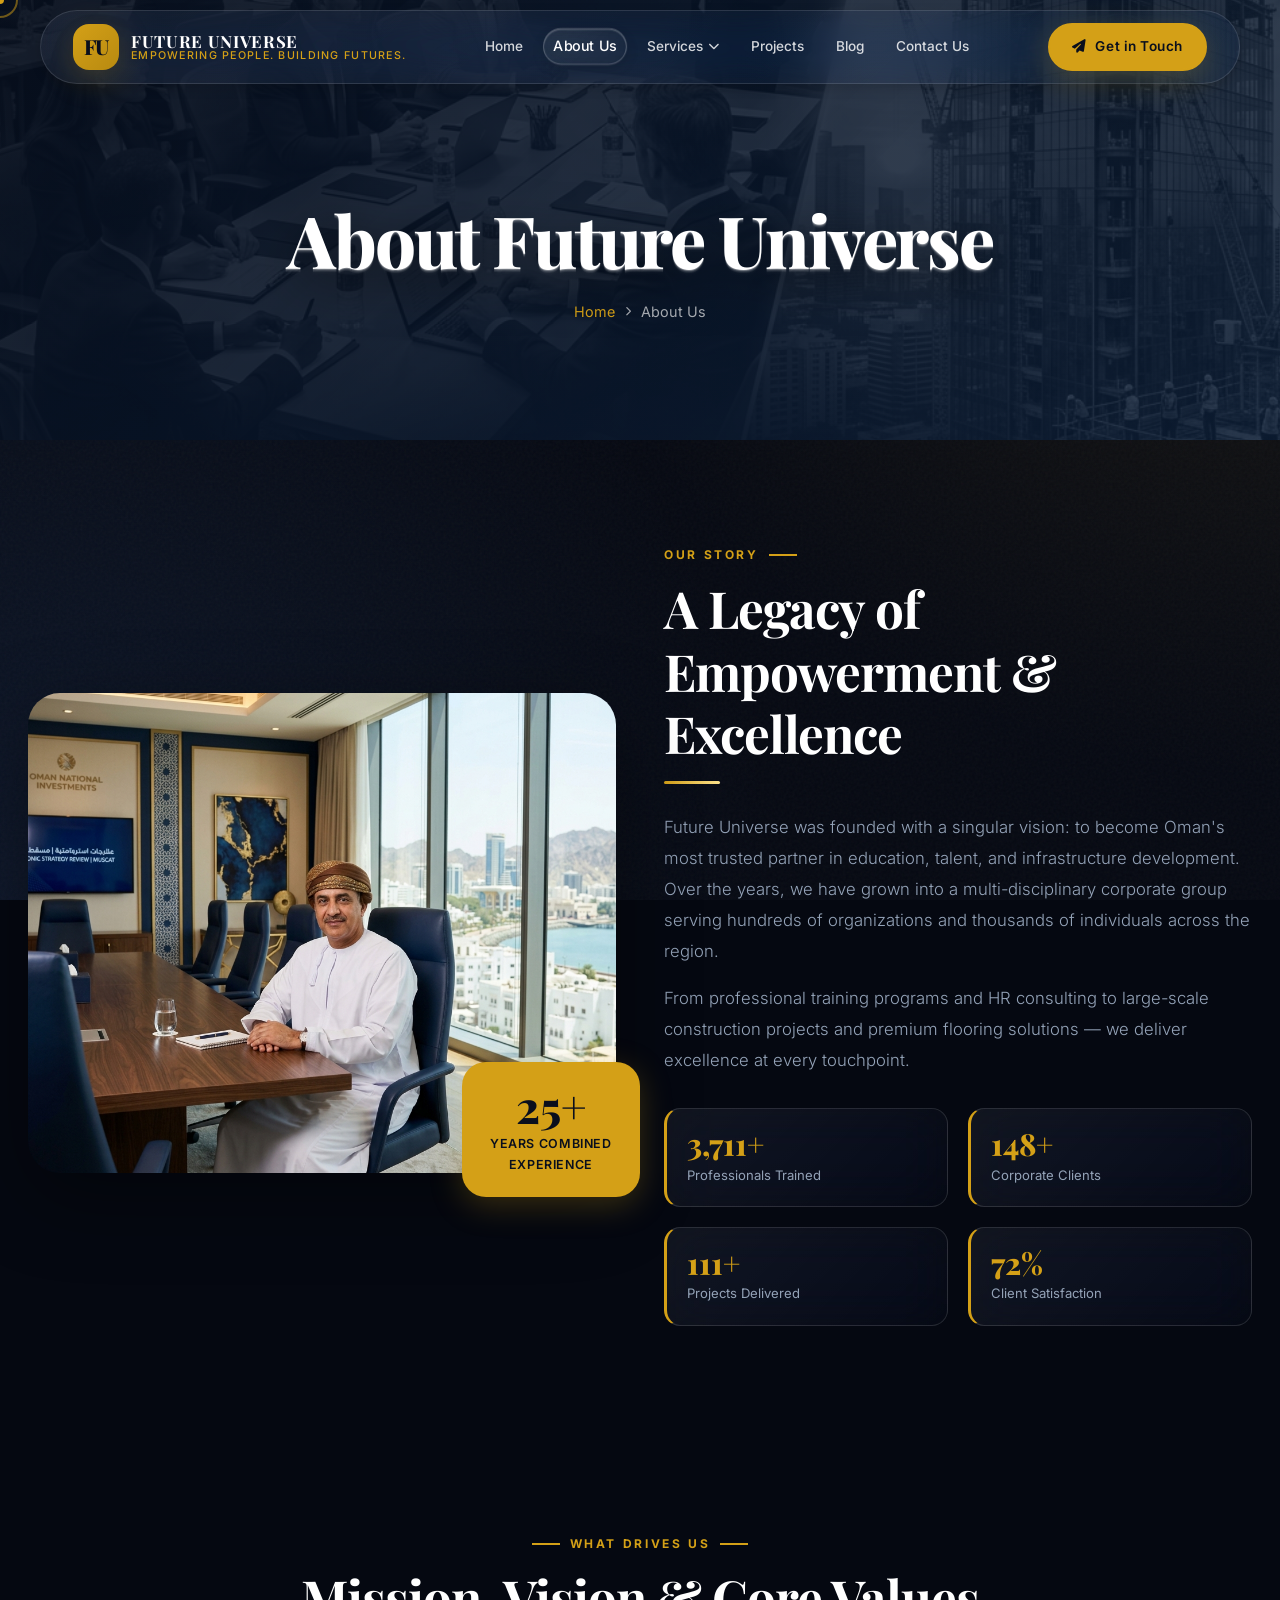
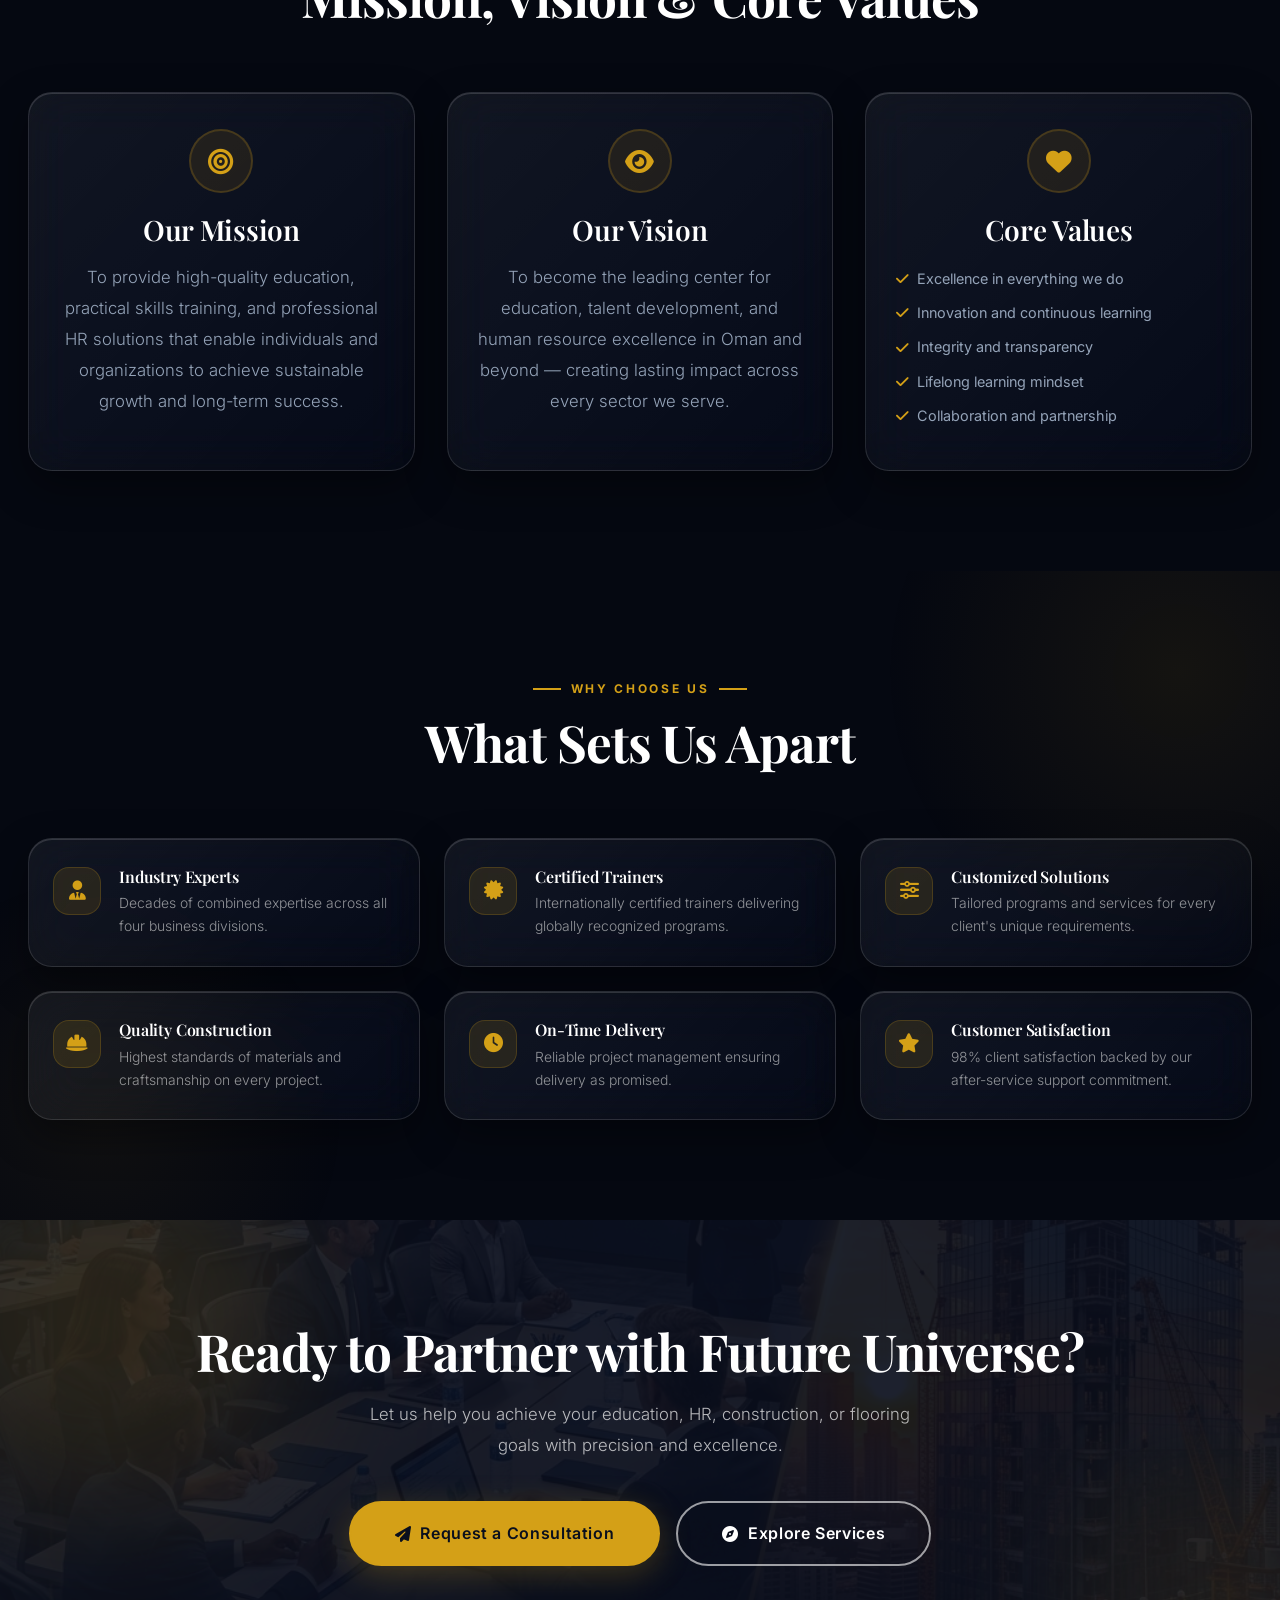
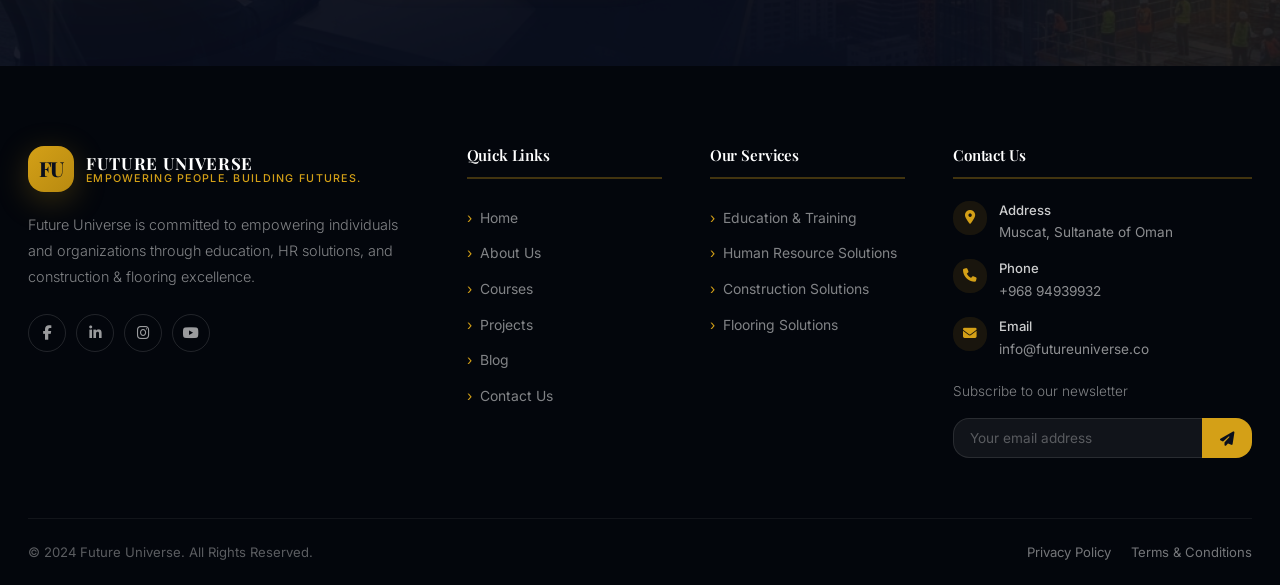
==== commit eae5f55c: "chore: Update phone number to +968 94939932" ====
--- a/about.html
+++ b/about.html
@@ -181,7 +181,7 @@
       <div class="footer-col"><h5>Our Services</h5><ul><li><a href="education.html">Education &amp; Training</a></li><li><a href="hr.html">Human Resource Solutions</a></li><li><a href="construction.html">Construction Solutions</a></li><li><a href="flooring.html">Flooring Solutions</a></li></ul></div>
       <div class="footer-col"><h5>Contact Us</h5>
         <div class="footer-contact-item"><div class="footer-contact-icon"><i class="fa-solid fa-location-dot"></i></div><div class="text"><strong>Address</strong>Muscat, Sultanate of Oman</div></div>
-        <div class="footer-contact-item"><div class="footer-contact-icon"><i class="fa-solid fa-phone"></i></div><div class="text"><strong>Phone</strong>+968 1234 5678</div></div>
+        <div class="footer-contact-item"><div class="footer-contact-icon"><i class="fa-solid fa-phone"></i></div><div class="text"><strong>Phone</strong>+968 94939932</div></div>
         <div class="footer-contact-item"><div class="footer-contact-icon"><i class="fa-solid fa-envelope"></i></div><div class="text"><strong>Email</strong>info@futureuniverse.co</div></div>
         <div class="footer-newsletter"><p>Subscribe to our newsletter</p><form class="newsletter-form"><input type="email" placeholder="Your email address"/><button type="submit"><i class="fa-solid fa-paper-plane"></i></button></form></div>
       </div>
--- a/css/components.css
+++ b/css/components.css
@@ -1257,6 +1257,103 @@
 .blog-meta i { color: var(--color-secondary); }
 
 /* ══════════════════════════════════════════════════════════
+   CLIENT SHOWCASE (DYNAMIC)
+══════════════════════════════════════════════════════════ */
+.clients-showcase-grid {
+  display: grid;
+  grid-template-columns: repeat(4, 1fr);
+  gap: 24px;
+  margin-top: 48px;
+}
+.client-showcase-card {
+  background: var(--glass-bg);
+  backdrop-filter: var(--glass-blur);
+  -webkit-backdrop-filter: var(--glass-blur);
+  border: var(--glass-border);
+  border-radius: var(--radius-md);
+  box-shadow: var(--glass-shadow);
+  padding: 32px 24px;
+  text-align: center;
+  transition: var(--transition);
+}
+.client-showcase-card:hover {
+  border-color: var(--glass-border-light);
+  box-shadow: var(--shadow-lg), var(--glow-gold);
+  transform: translateY(-6px);
+}
+.client-showcase-logo {
+  width: 80px; height: 80px;
+  margin: 0 auto 20px;
+  border-radius: var(--radius-sm);
+  background: rgba(255, 255, 255, 0.04);
+  border: 1px solid rgba(255, 255, 255, 0.08);
+  display: flex; align-items: center; justify-content: center;
+  overflow: hidden;
+}
+.client-showcase-logo img {
+  width: 100%; height: 100%;
+  object-fit: contain; padding: 12px;
+}
+.client-showcase-initials {
+  font-family: var(--font-heading);
+  font-size: 1.6rem;
+  font-weight: 800;
+  color: var(--color-secondary);
+}
+.client-showcase-card h4 { font-size: 1.1rem; margin-bottom: 6px; }
+.client-showcase-industry {
+  display: inline-block;
+  font-size: 0.75rem; font-weight: 600;
+  color: var(--color-secondary);
+  text-transform: uppercase; letter-spacing: 0.08em;
+  margin-bottom: 12px;
+}
+.client-showcase-card p {
+  font-size: 0.88rem; line-height: 1.6;
+  color: var(--color-text-muted);
+  display: -webkit-box;
+  -webkit-line-clamp: 3;
+  -webkit-box-orient: vertical;
+  overflow: hidden;
+  margin-bottom: 16px;
+}
+.client-showcase-gallery {
+  display: flex;
+  align-items: center;
+  justify-content: center;
+  gap: 8px;
+  margin-top: 16px;
+  padding-top: 16px;
+  border-top: 1px solid rgba(255, 255, 255, 0.06);
+}
+.client-gallery-img {
+  width: 44px;
+  height: 44px;
+  border-radius: var(--radius-xs);
+  overflow: hidden;
+  border: 1px solid rgba(255, 255, 255, 0.1);
+  background: rgba(255, 255, 255, 0.04);
+}
+.client-gallery-img img {
+  width: 100%;
+  height: 100%;
+  object-fit: cover;
+}
+.client-gallery-more {
+  width: 44px;
+  height: 44px;
+  border-radius: var(--radius-xs);
+  background: rgba(212, 160, 23, 0.1);
+  border: 1px dashed rgba(212, 160, 23, 0.3);
+  color: var(--color-secondary);
+  display: flex;
+  align-items: center;
+  justify-content: center;
+  font-size: 0.8rem;
+  font-weight: 600;
+}
+
+/* ══════════════════════════════════════════════════════════
    RESPONSIVE OVERRIDES — ALL DEVICES
 ══════════════════════════════════════════════════════════ */
 
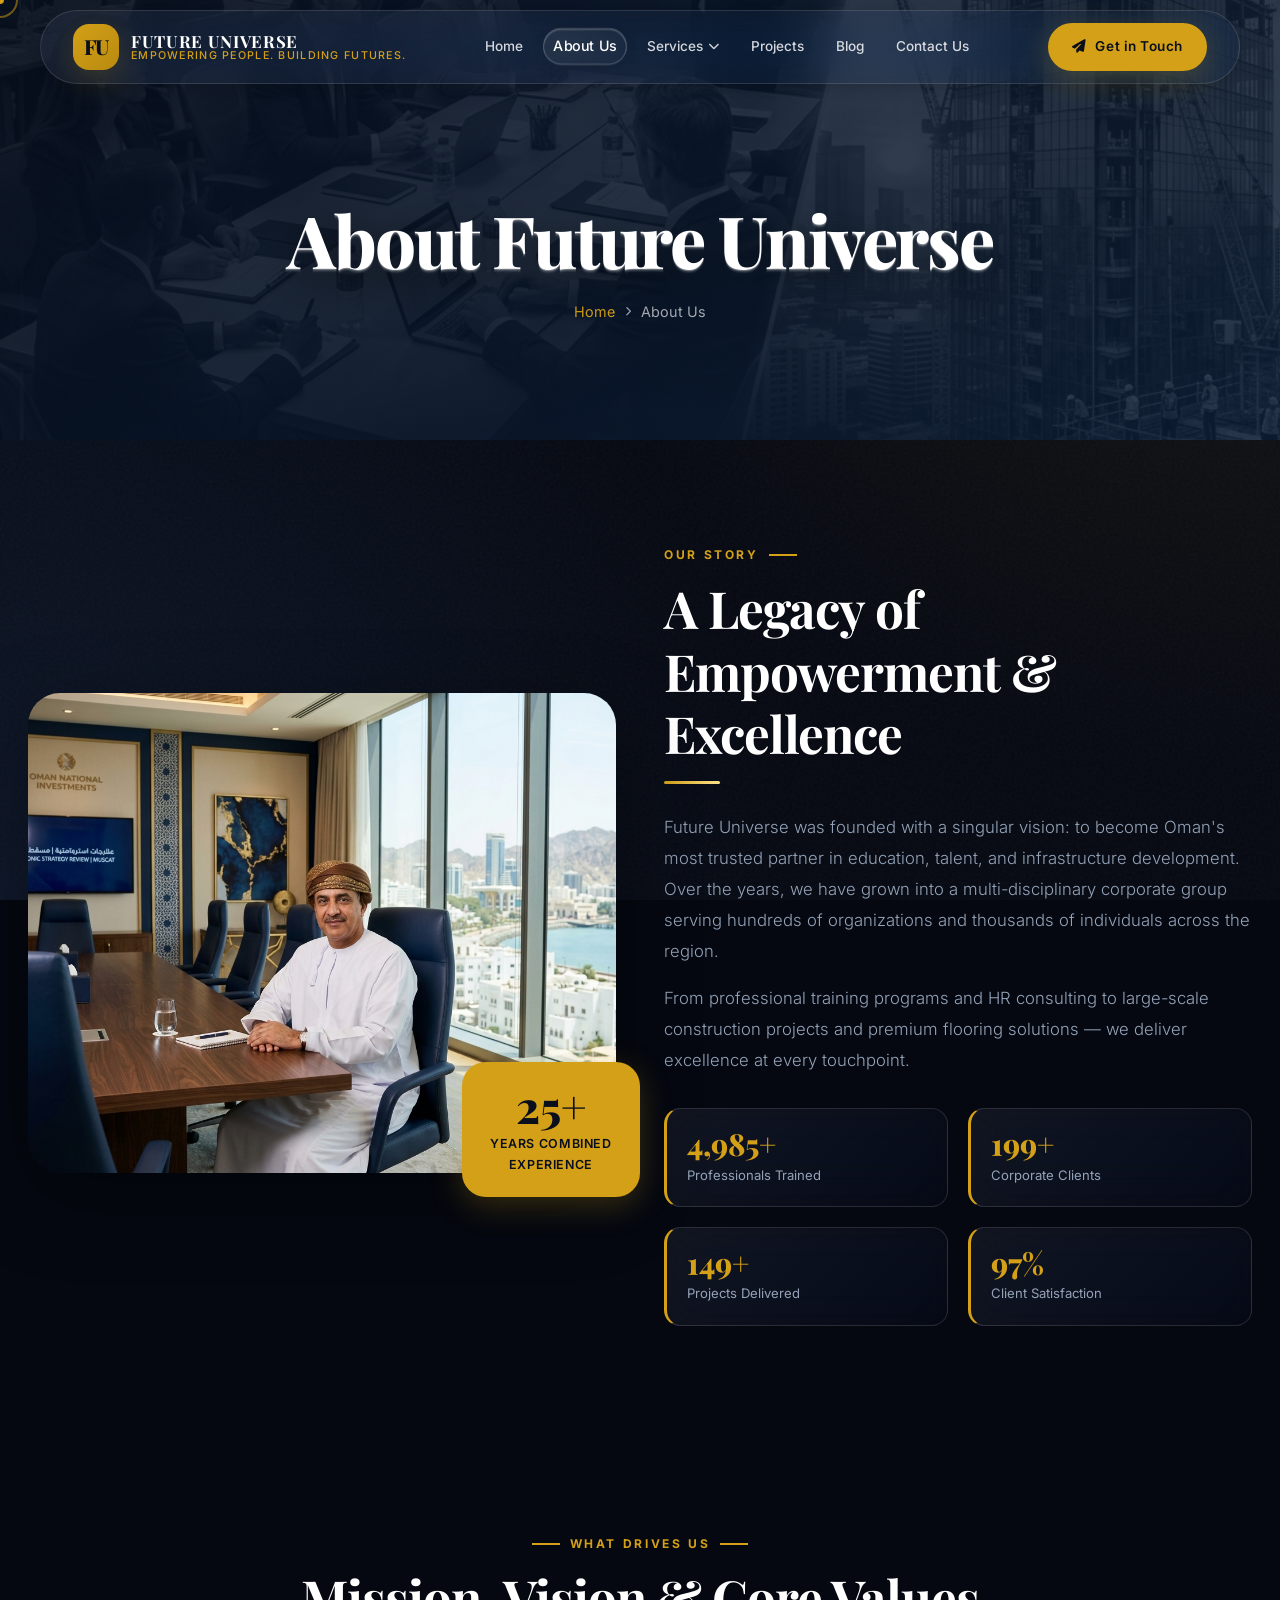
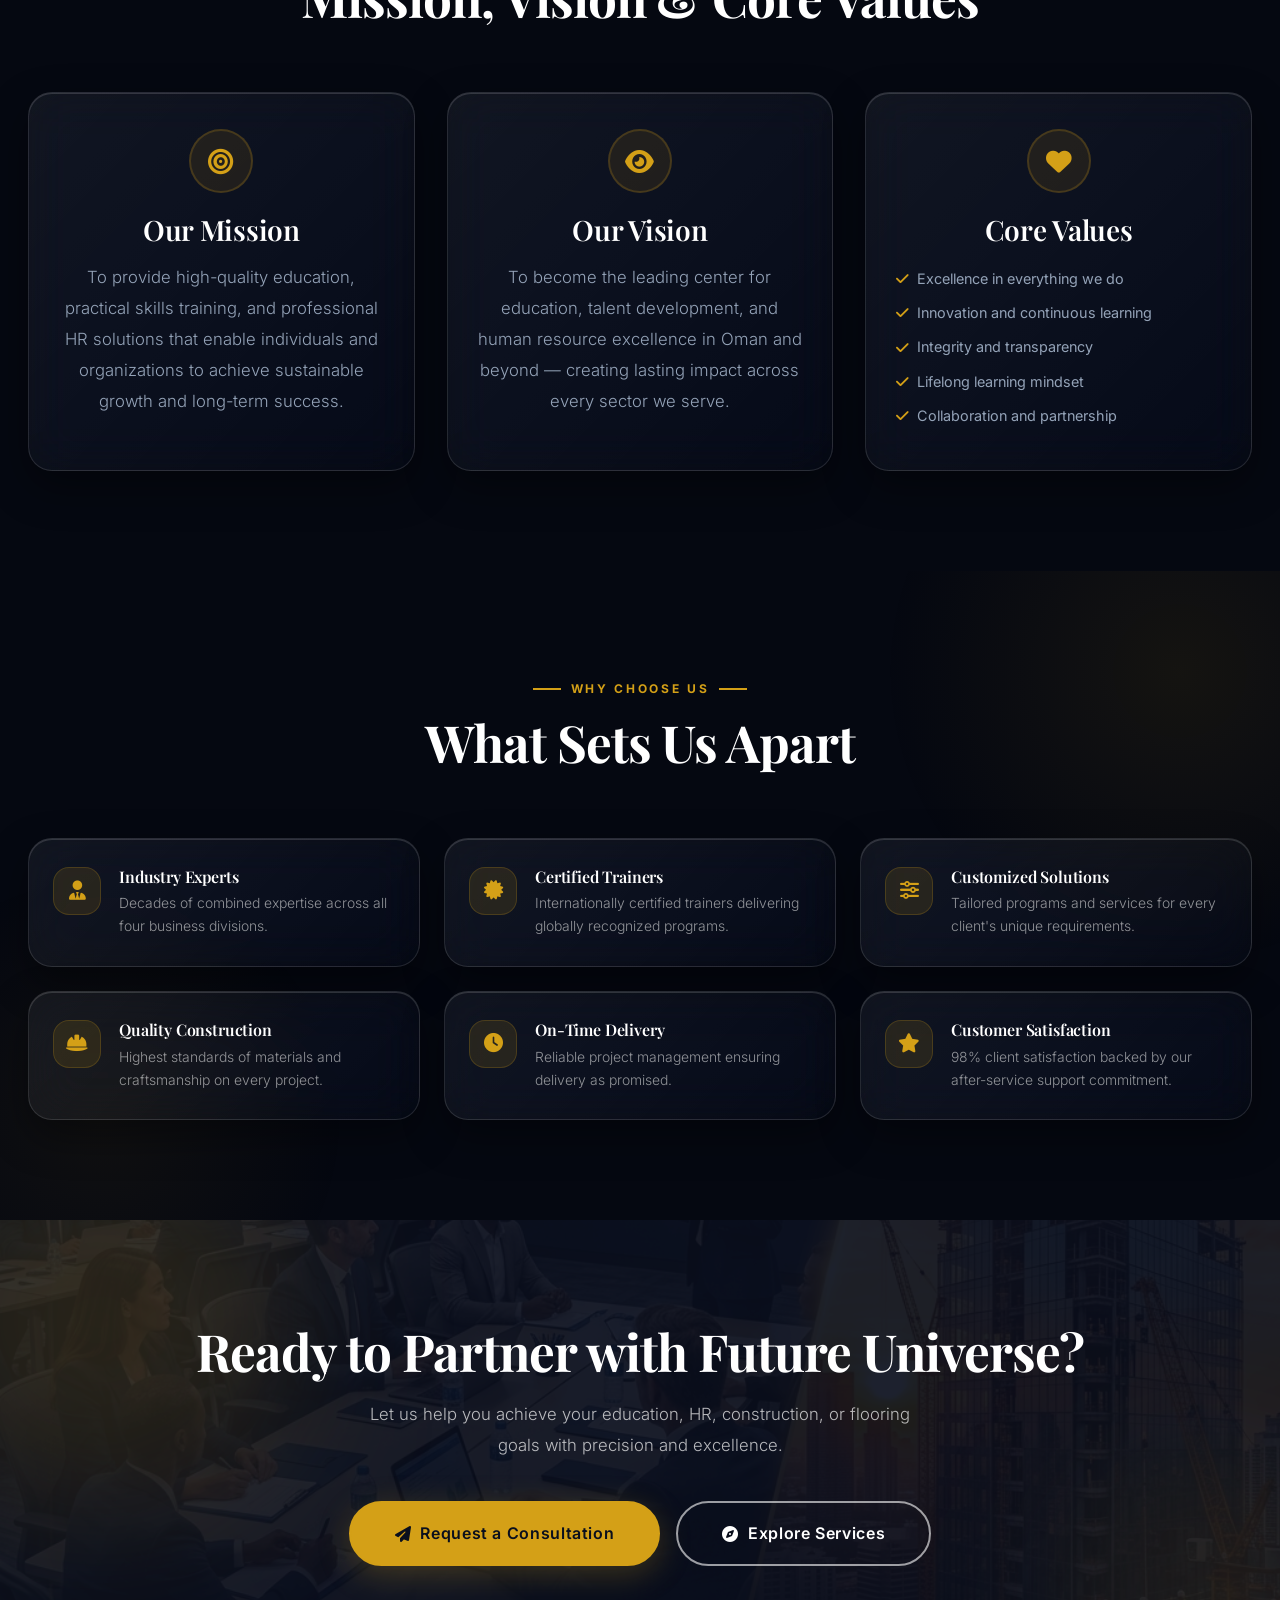
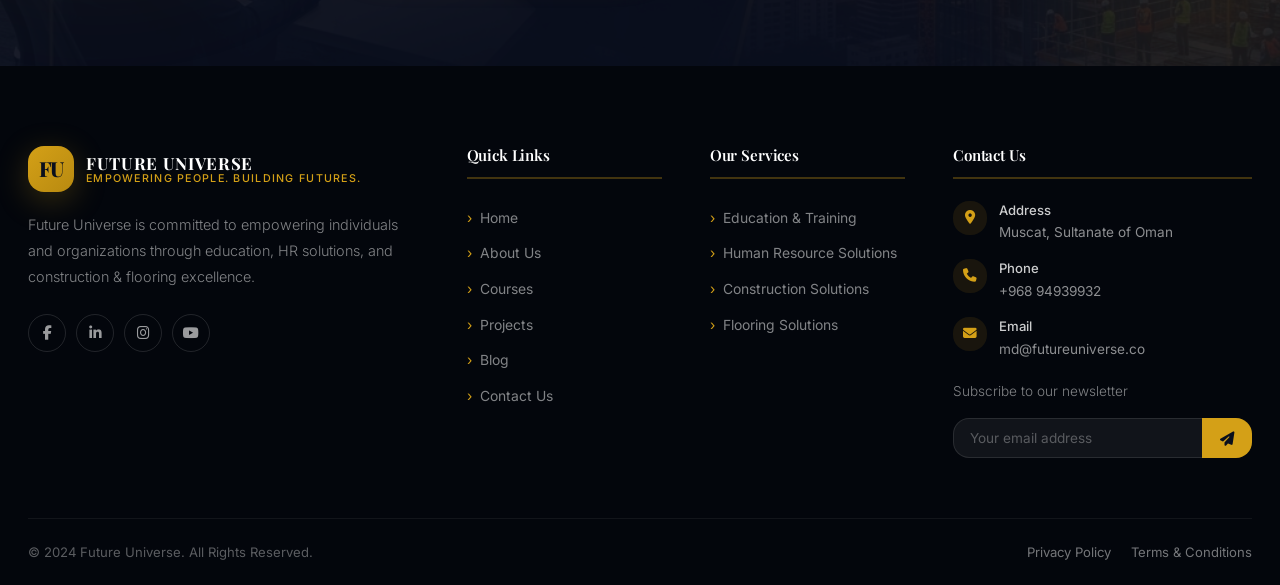
==== commit 301a6af7: "Fix contact form: proper response handling, autocomplete & id attributes" ====
--- a/about.html
+++ b/about.html
@@ -182,7 +182,7 @@
       <div class="footer-col"><h5>Contact Us</h5>
         <div class="footer-contact-item"><div class="footer-contact-icon"><i class="fa-solid fa-location-dot"></i></div><div class="text"><strong>Address</strong>Muscat, Sultanate of Oman</div></div>
         <div class="footer-contact-item"><div class="footer-contact-icon"><i class="fa-solid fa-phone"></i></div><div class="text"><strong>Phone</strong>+968 94939932</div></div>
-        <div class="footer-contact-item"><div class="footer-contact-icon"><i class="fa-solid fa-envelope"></i></div><div class="text"><strong>Email</strong>info@futureuniverse.co</div></div>
+        <div class="footer-contact-item"><div class="footer-contact-icon"><i class="fa-solid fa-envelope"></i></div><div class="text"><strong>Email</strong>md@futureuniverse.co</div></div>
         <div class="footer-newsletter"><p>Subscribe to our newsletter</p><form class="newsletter-form"><input type="email" placeholder="Your email address"/><button type="submit"><i class="fa-solid fa-paper-plane"></i></button></form></div>
       </div>
     </div>
--- a/css/components.css
+++ b/css/components.css
@@ -1100,13 +1100,13 @@
    CONTACT FORM
 ══════════════════════════════════════════════════════════ */
 .contact-card {
-  background: rgba(255, 255, 255, 0.45);
-  backdrop-filter: blur(28px) saturate(200%);
-  -webkit-backdrop-filter: blur(28px) saturate(200%);
-  border: 1px solid rgba(255, 255, 255, 0.6);
-  border-radius: 36px;
+  background: var(--glass-bg);
+  backdrop-filter: var(--glass-blur);
+  -webkit-backdrop-filter: var(--glass-blur);
+  border: var(--glass-border);
+  border-radius: var(--radius-md);
   padding: 48px 44px;
-  box-shadow: 0 24px 60px rgba(0, 0, 0, 0.05), inset 0 1px 0 rgba(255, 255, 255, 0.8);
+  box-shadow: var(--glass-shadow);
   position: relative;
   z-index: 10;
 }
@@ -1114,7 +1114,7 @@
 .form-group label {
   display: block;
   font-size: 0.85rem; font-weight: 600;
-  color: var(--color-primary); margin-bottom: 8px;
+  color: var(--color-white); margin-bottom: 8px;
   letter-spacing: 0.02em;
 }
 .form-group input,
@@ -1122,24 +1122,34 @@
 .form-group textarea {
   width: 100%;
   padding: 16px 20px;
-  background: rgba(255, 255, 255, 0.6);
+  background: rgba(255, 255, 255, 0.04);
   backdrop-filter: blur(10px);
   -webkit-backdrop-filter: blur(10px);
-  border: 1px solid rgba(255, 255, 255, 0.8);
+  border: 1px solid rgba(255, 255, 255, 0.1);
   border-radius: 18px;
   font-size: 0.93rem;
   font-family: var(--font-body);
-  color: var(--color-primary);
+  color: var(--color-white);
   outline: none;
   transition: all 0.3s ease;
-  box-shadow: inset 0 2px 4px rgba(0,0,0,0.02);
+  box-shadow: inset 0 2px 4px rgba(0,0,0,0.1);
 }
 .form-group input:focus,
 .form-group select:focus,
 .form-group textarea:focus {
-  background: rgba(255, 255, 255, 0.9);
+  background: rgba(255, 255, 255, 0.08);
   border-color: var(--color-secondary);
-  box-shadow: 0 0 0 4px rgba(212,160,23,0.15), inset 0 2px 4px rgba(0,0,0,0.02);
+  box-shadow: 0 0 0 4px rgba(212,160,23,0.15), inset 0 2px 4px rgba(0,0,0,0.1);
+}
+.form-group input::placeholder,
+.form-group select::placeholder,
+.form-group textarea::placeholder {
+  color: rgba(255, 255, 255, 0.4);
+}
+
+.form-group select option {
+  background-color: var(--color-bg);
+  color: var(--color-white);
 }
 
 .form-group textarea { resize: vertical; min-height: 130px; }
@@ -1197,15 +1207,17 @@
   gap: 24px;
 }
 .service-detail-card {
-  background: var(--color-white);
-  border: 1px solid var(--color-border-light);
+  background: var(--glass-bg);
+  border: var(--glass-border);
+  backdrop-filter: var(--glass-blur);
+  -webkit-backdrop-filter: var(--glass-blur);
   border-radius: var(--radius-md);
   padding: 32px 26px;
   transition: var(--transition);
 }
 .service-detail-card:hover {
   border-color: var(--color-secondary);
-  box-shadow: 0 0 0 1px var(--color-secondary), var(--shadow-md);
+  box-shadow: 0 0 20px rgba(212, 160, 23, 0.15);
   transform: translateY(-5px);
 }
 .service-detail-icon {
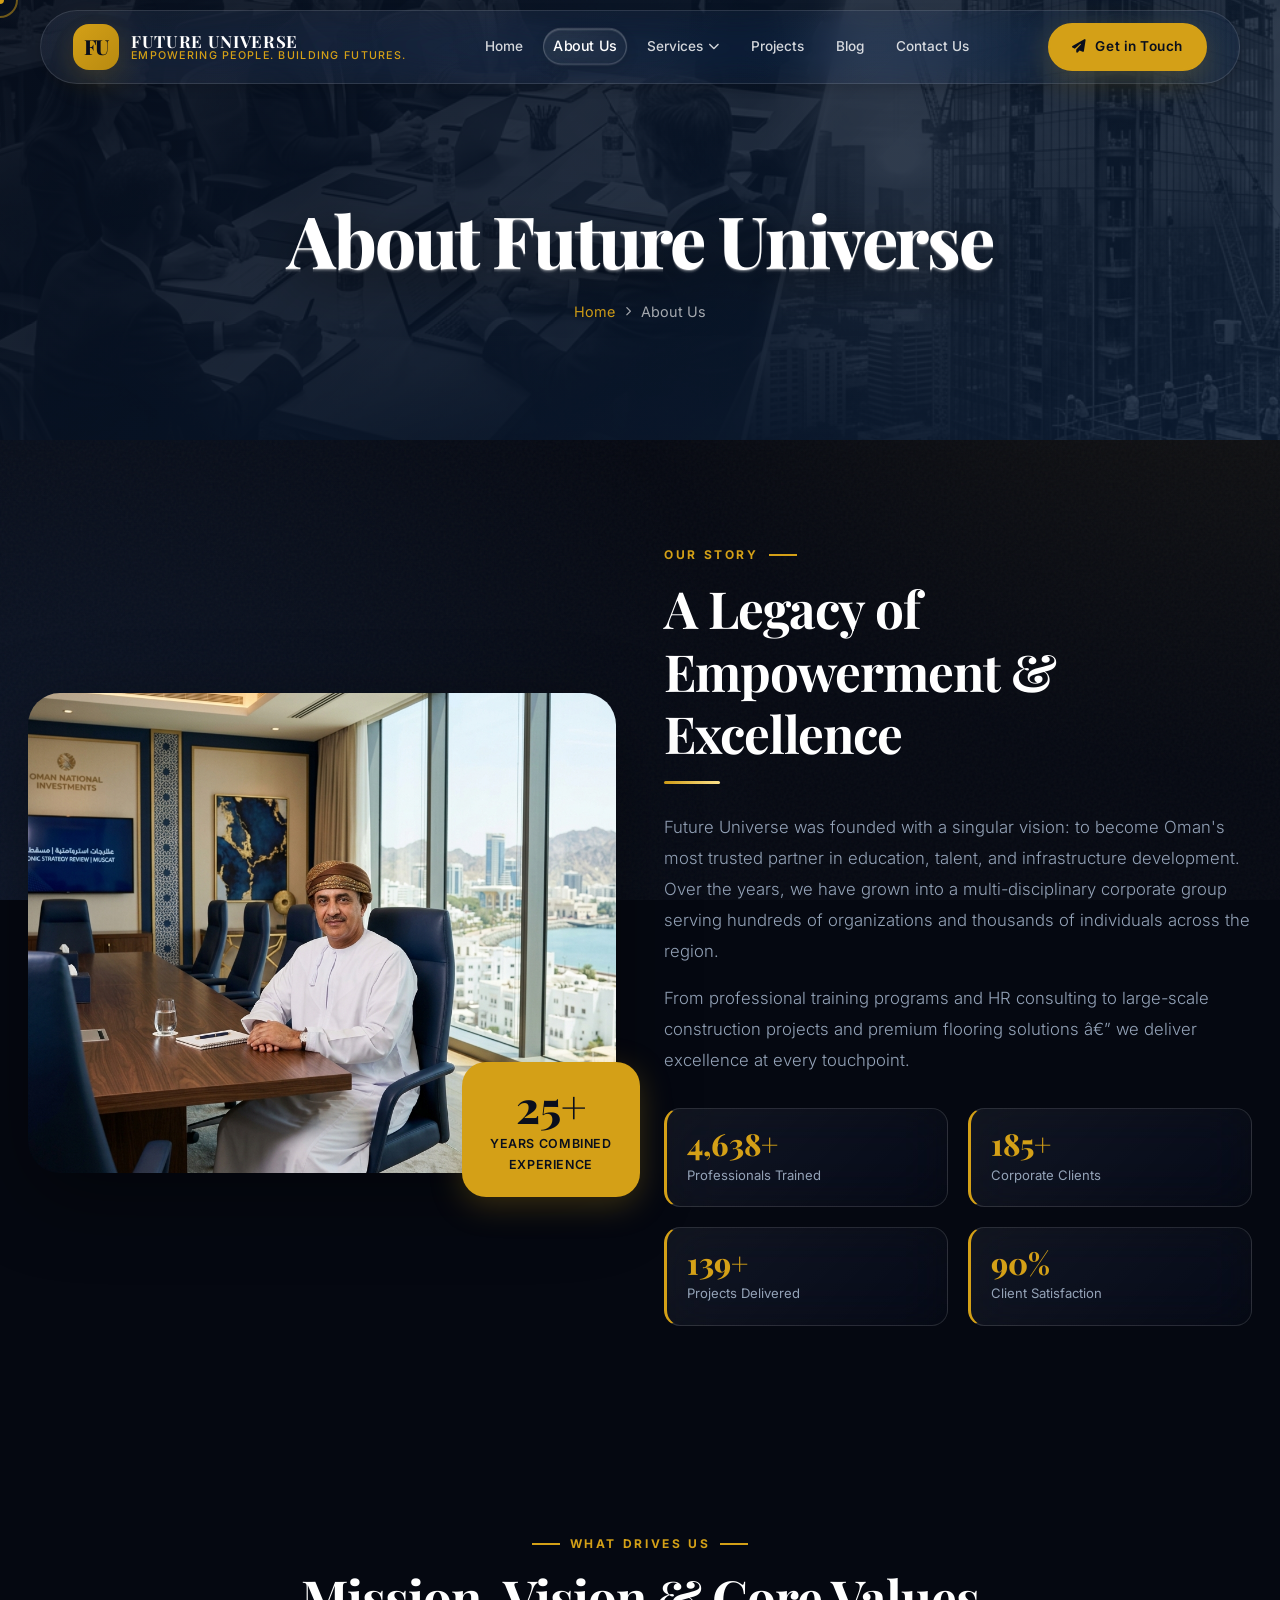
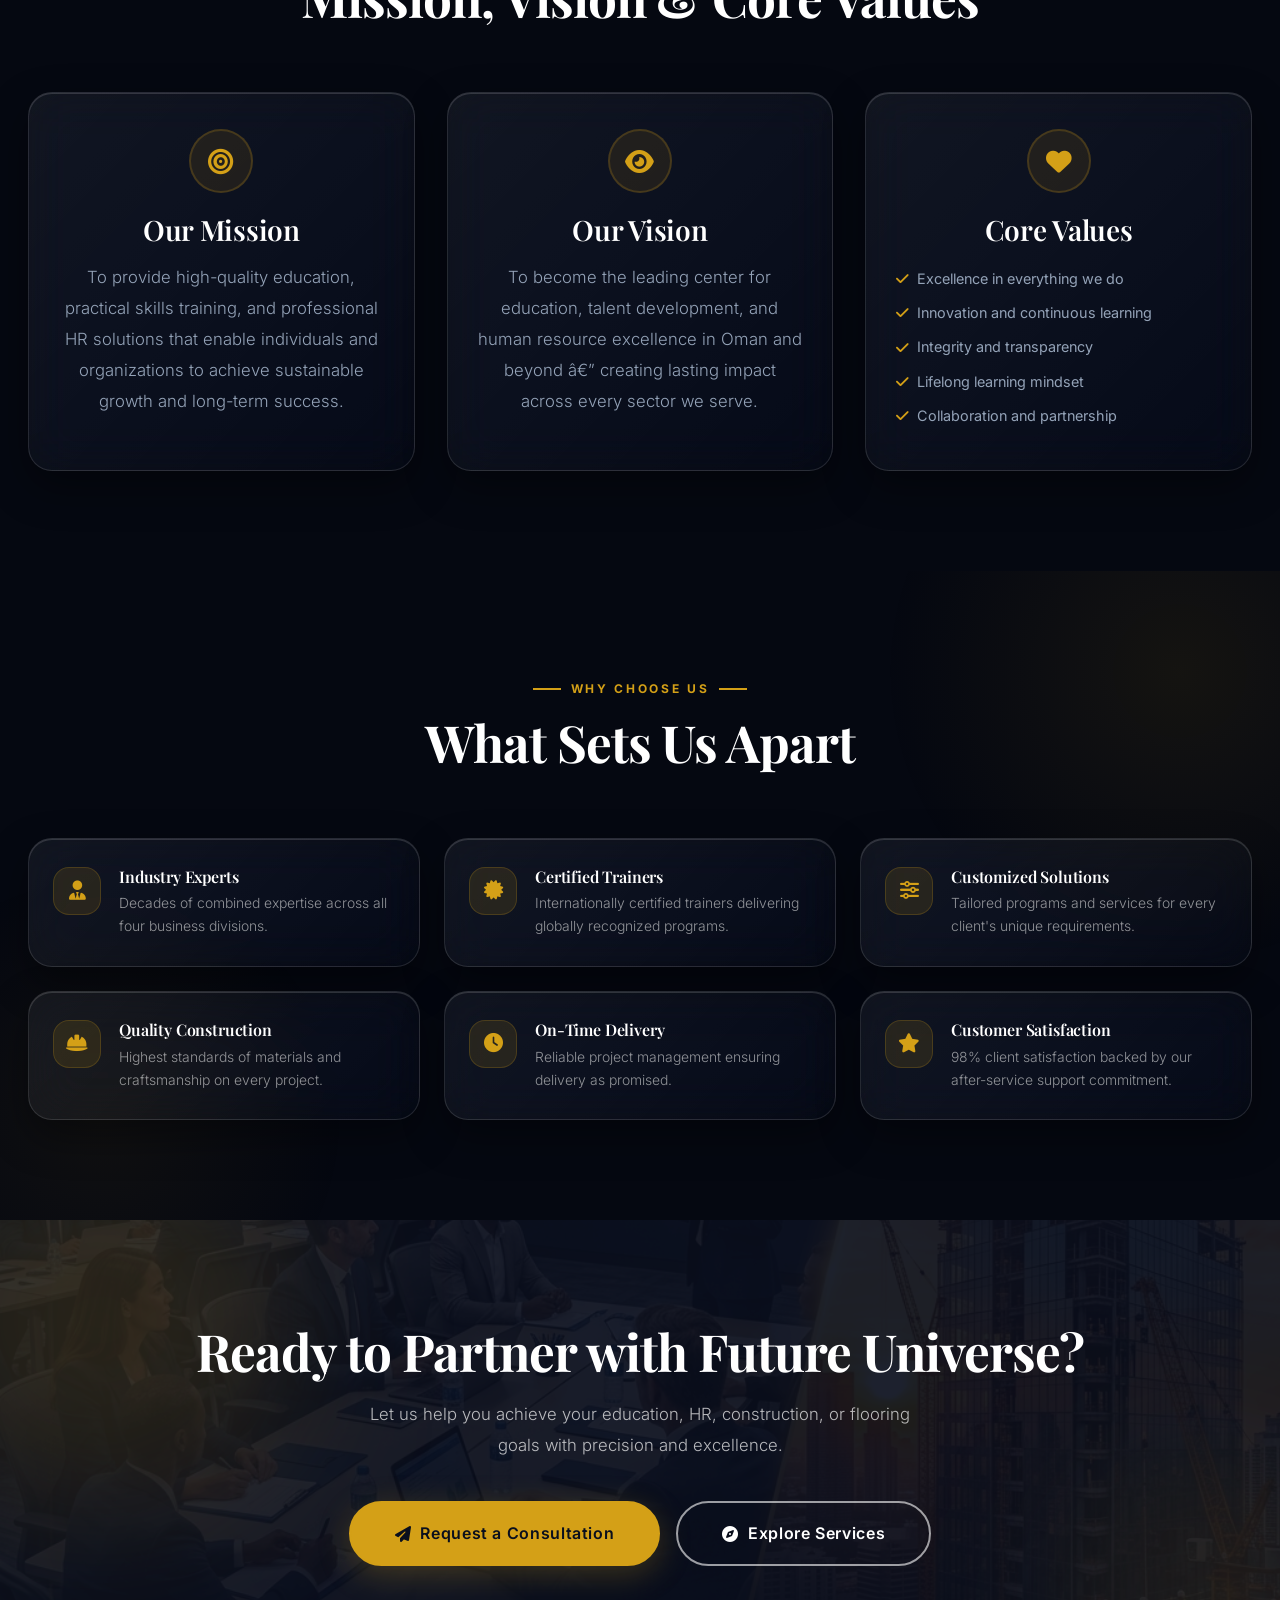
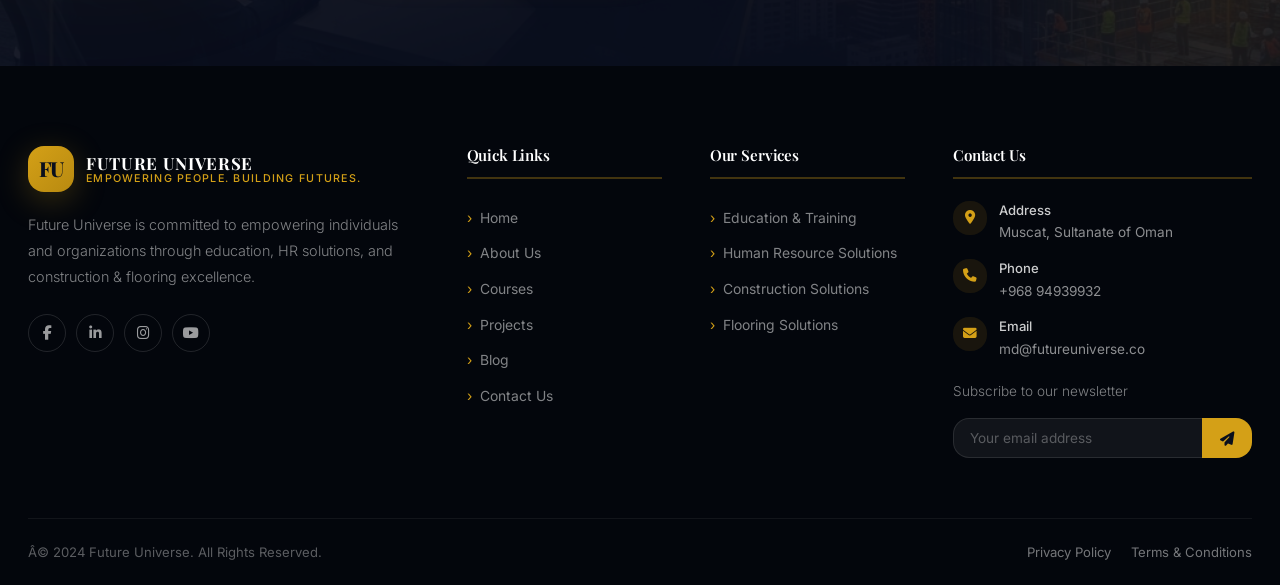
==== commit f4a44946: "Fix newsletter input: add id, name, autocomplete attributes across all pages" ====
--- a/about.html
+++ b/about.html
@@ -1,9 +1,9 @@
-<!DOCTYPE html>
+﻿<!DOCTYPE html>
 <html lang="en">
 <head>
   <meta charset="UTF-8"/>
   <meta name="viewport" content="width=device-width,initial-scale=1.0"/>
-  <meta name="description" content="About Future Universe — Our story, mission, vision, and leadership team. Building excellence through people and infrastructure in Oman."/>
+  <meta name="description" content="About Future Universe â€” Our story, mission, vision, and leadership team. Building excellence through people and infrastructure in Oman."/>
   <title>About Us | Future Universe</title>
   <link rel="stylesheet" href="css/main.css?v=1781942778135"/>
   <link rel="stylesheet" href="css/components.css?v=1781942778135"/>
@@ -11,7 +11,7 @@
   <link rel="stylesheet" href="https://cdnjs.cloudflare.com/ajax/libs/font-awesome/6.5.0/css/all.min.css"/>
 </head>
 <body>
-  <!-- ── Liquid Glass Background ── -->
+  <!-- â”€â”€ Liquid Glass Background â”€â”€ -->
   <div id="liquid-bg">
     <div class="liquid-orb liquid-orb-1"></div>
     <div class="liquid-orb liquid-orb-2"></div>
@@ -86,7 +86,7 @@
         <h2>A Legacy of Empowerment &amp; Excellence</h2>
         <div class="divider-gold"></div>
         <p>Future Universe was founded with a singular vision: to become Oman's most trusted partner in education, talent, and infrastructure development. Over the years, we have grown into a multi-disciplinary corporate group serving hundreds of organizations and thousands of individuals across the region.</p>
-        <p style="margin-top:16px;">From professional training programs and HR consulting to large-scale construction projects and premium flooring solutions — we deliver excellence at every touchpoint.</p>
+        <p style="margin-top:16px;">From professional training programs and HR consulting to large-scale construction projects and premium flooring solutions â€” we deliver excellence at every touchpoint.</p>
         <div class="about-stats">
           <div class="about-stat"><div class="num"><span data-counter data-target="5000" data-suffix="+">5000+</span></div><div class="label">Professionals Trained</div></div>
           <div class="about-stat"><div class="num"><span data-counter data-target="200" data-suffix="+">200+</span></div><div class="label">Corporate Clients</div></div>
@@ -118,7 +118,7 @@
           <i class="fa-solid fa-eye"></i>
         </div>
         <h3 style="margin-bottom:14px;">Our Vision</h3>
-        <p>To become the leading center for education, talent development, and human resource excellence in Oman and beyond — creating lasting impact across every sector we serve.</p>
+        <p>To become the leading center for education, talent development, and human resource excellence in Oman and beyond â€” creating lasting impact across every sector we serve.</p>
       </div>
       <div class="card" data-reveal="fade-up" data-delay="300" style="text-align:center;">
         <div style="width:64px;height:64px;background:rgba(212,160,23,.1);border:2px solid rgba(212,160,23,.2);border-radius:50%;display:flex;align-items:center;justify-content:center;font-size:1.6rem;color:var(--color-secondary);margin:0 auto 20px;">
@@ -183,10 +183,10 @@
         <div class="footer-contact-item"><div class="footer-contact-icon"><i class="fa-solid fa-location-dot"></i></div><div class="text"><strong>Address</strong>Muscat, Sultanate of Oman</div></div>
         <div class="footer-contact-item"><div class="footer-contact-icon"><i class="fa-solid fa-phone"></i></div><div class="text"><strong>Phone</strong>+968 94939932</div></div>
         <div class="footer-contact-item"><div class="footer-contact-icon"><i class="fa-solid fa-envelope"></i></div><div class="text"><strong>Email</strong>md@futureuniverse.co</div></div>
-        <div class="footer-newsletter"><p>Subscribe to our newsletter</p><form class="newsletter-form"><input type="email" placeholder="Your email address"/><button type="submit"><i class="fa-solid fa-paper-plane"></i></button></form></div>
+        <div class="footer-newsletter"><p>Subscribe to our newsletter</p><form class="newsletter-form"><input type="email" id="newsletter-email" name="newsletter_email" placeholder="Your email address" autocomplete="email"/><button type="submit"><i class="fa-solid fa-paper-plane"></i></button></form></div>
       </div>
     </div>
-    <div class="footer-bottom"><span>© 2024 Future Universe. All Rights Reserved.</span><div class="footer-bottom-links"><a href="#">Privacy Policy</a><a href="#">Terms &amp; Conditions</a></div></div>
+    <div class="footer-bottom"><span>Â© 2024 Future Universe. All Rights Reserved.</span><div class="footer-bottom-links"><a href="#">Privacy Policy</a><a href="#">Terms &amp; Conditions</a></div></div>
   </div>
 </footer>
 
@@ -195,3 +195,4 @@
 <script src="js/counter.js"></script>
 </body>
 </html>
+
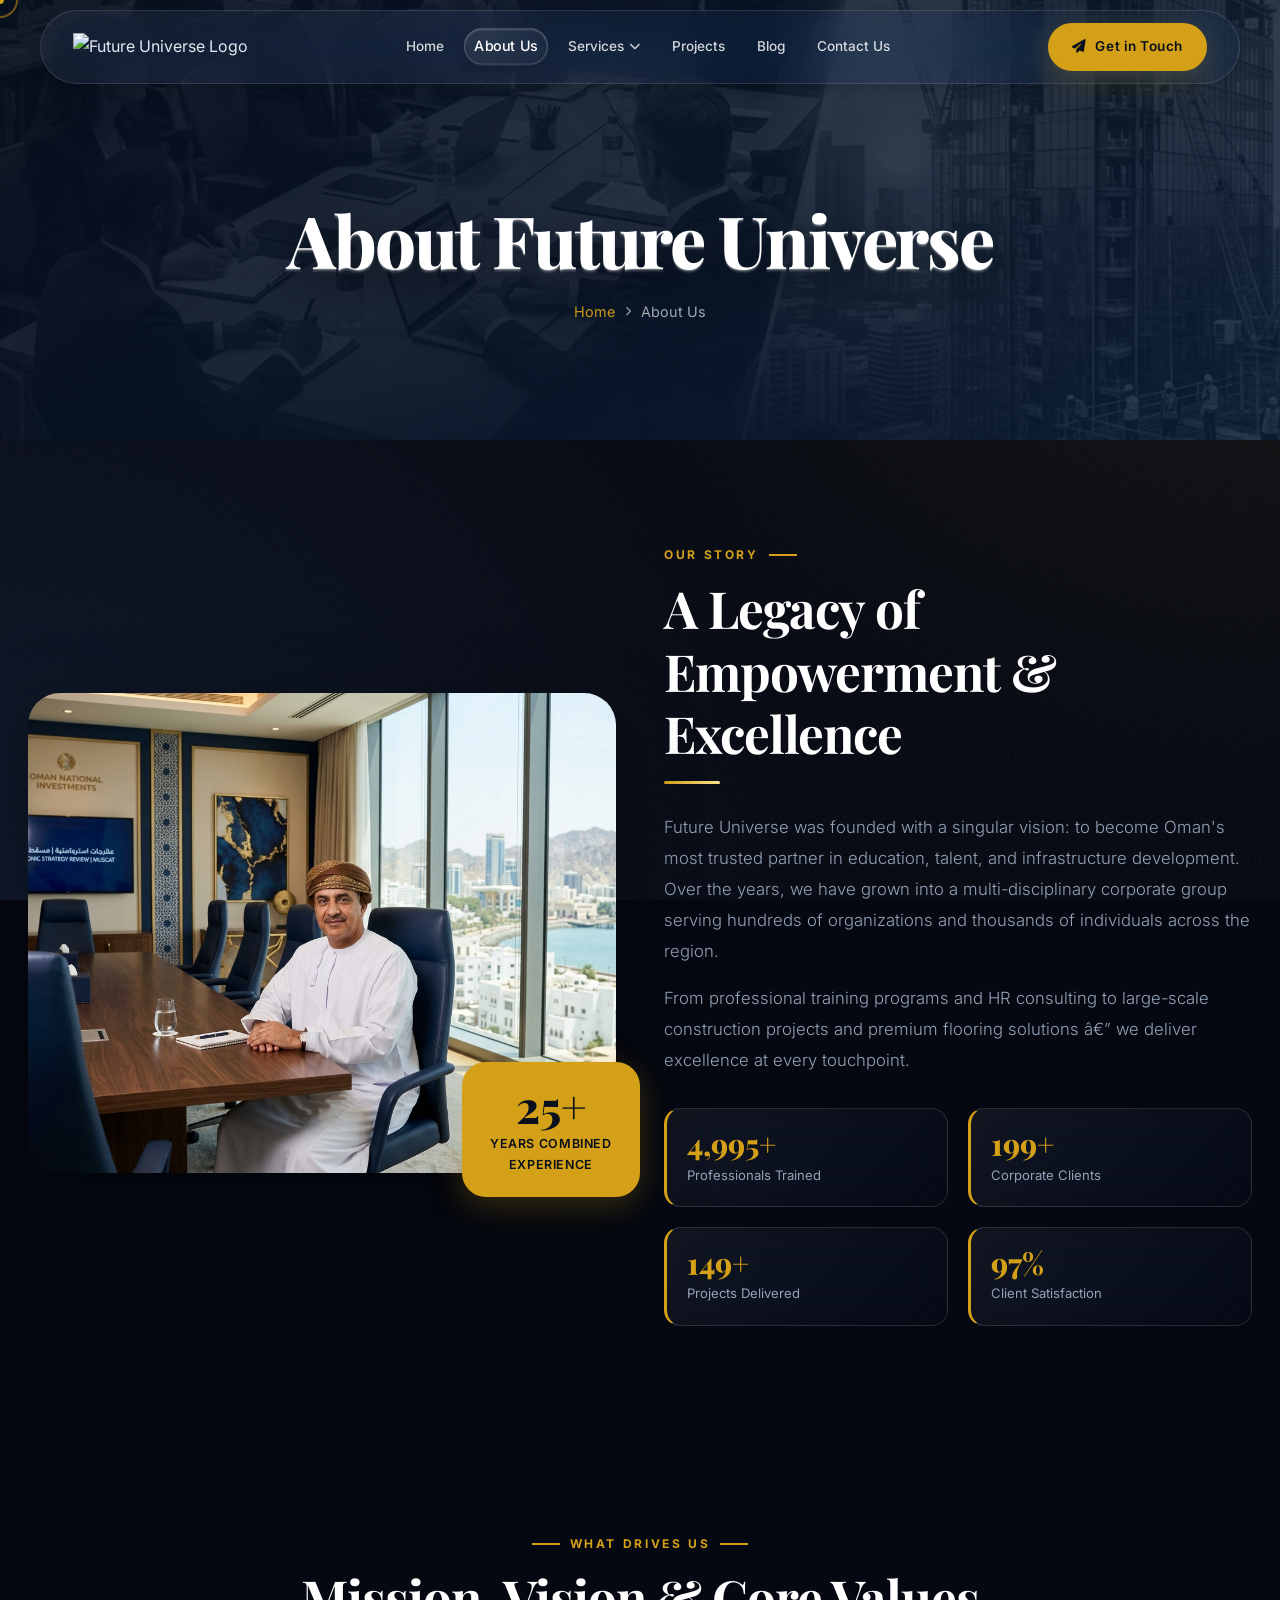
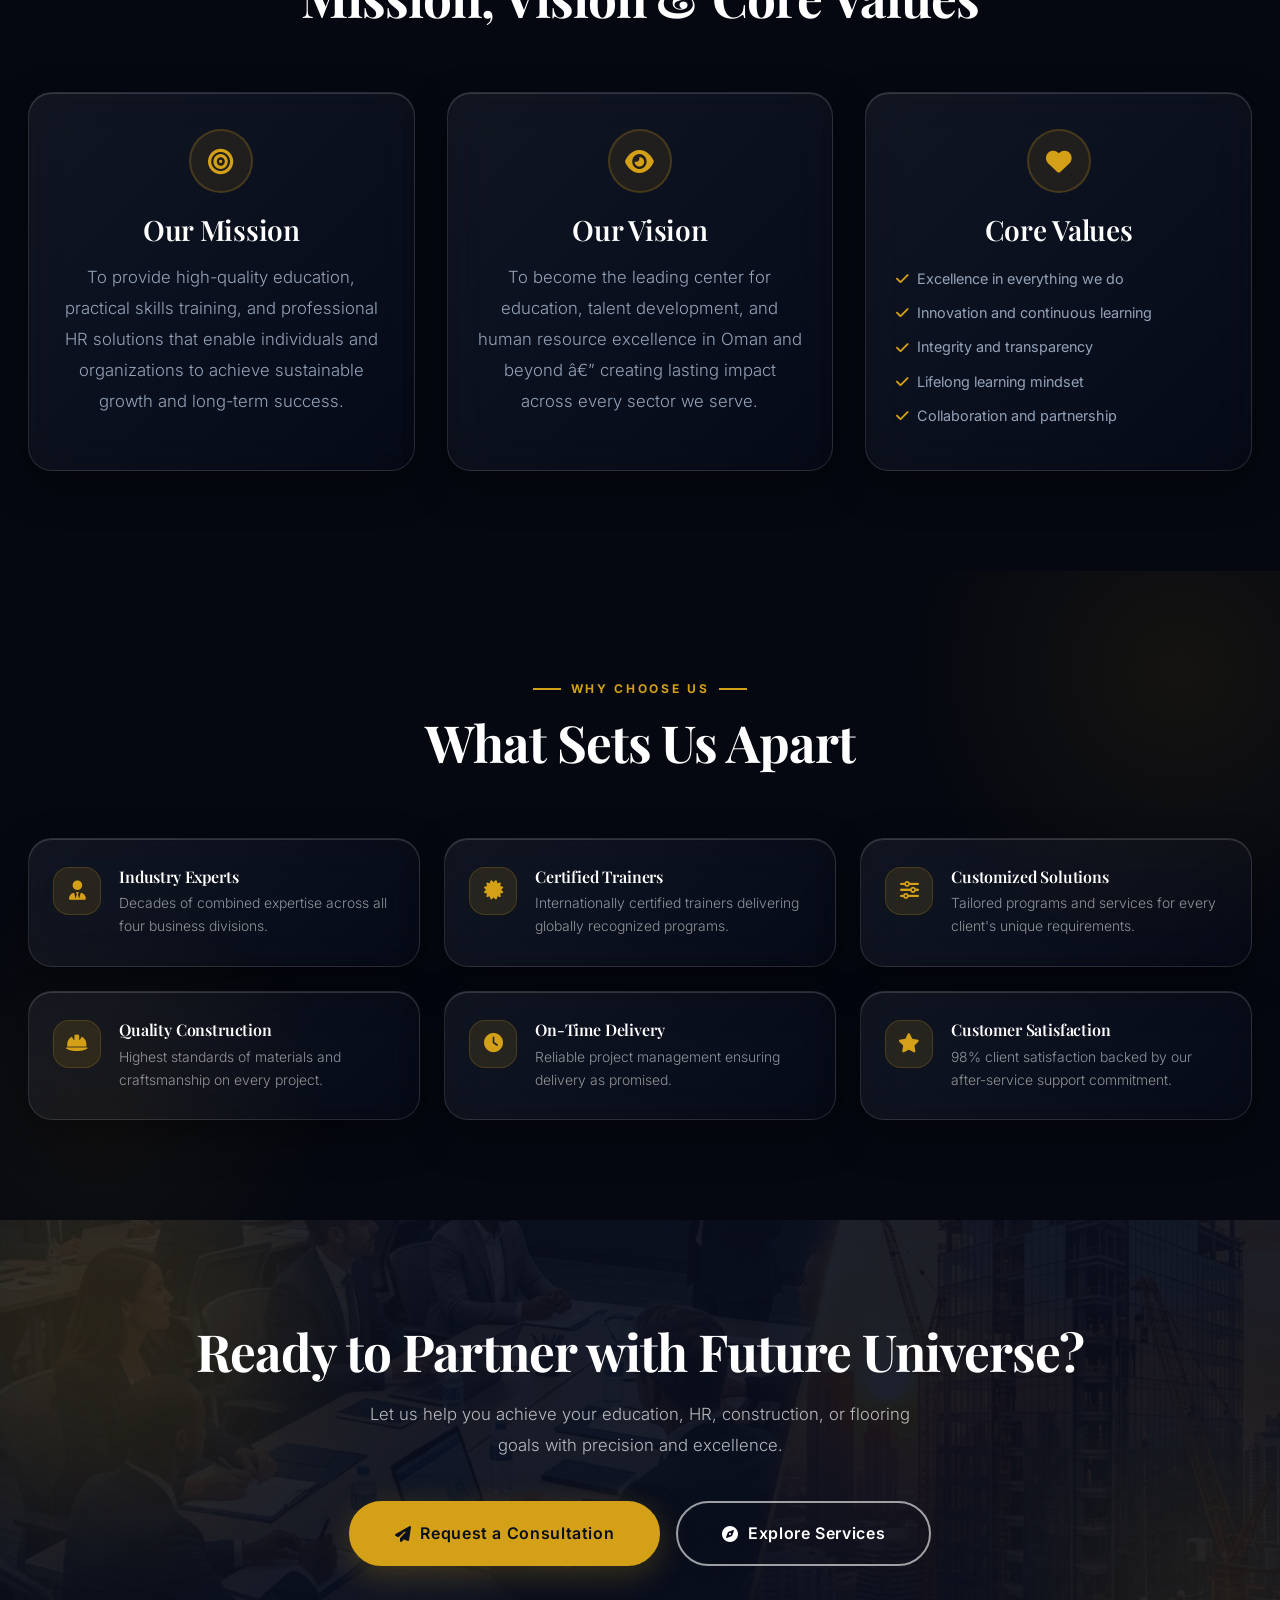
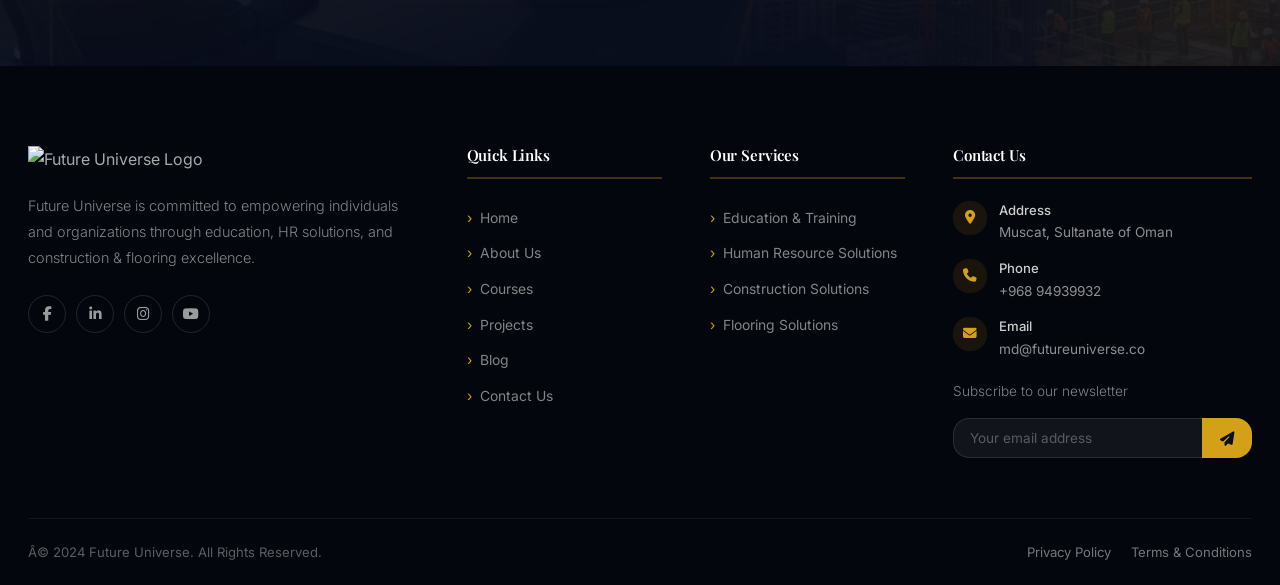
==== commit fd94da20: "UI: Update website logo from text to image" ====
--- a/about.html
+++ b/about.html
@@ -23,13 +23,9 @@
 
 <nav class="navbar">
   <div class="container">
-    <a href="index.html" class="logo">
-      <div class="logo-mark">FU</div>
-      <div class="logo-text">
-        <span class="logo-name">FUTURE UNIVERSE</span>
-        <span class="logo-tagline">Empowering People. Building Futures.</span>
-      </div>
-    </a>
+    <a href="index.html" class="logo" style="display: flex; align-items: center; text-decoration: none;">
+  <img src="images/logo.png" alt="Future Universe Logo" style="max-height: 55px; width: auto; display: block;" />
+</a>
     <div class="nav-links">
       <a href="index.html">Home</a>
       <a href="about.html" class="active">About Us</a>
@@ -173,7 +169,9 @@
   <div class="container">
     <div class="footer-grid">
       <div>
-        <div class="footer-logo"><a href="index.html" class="logo"><div class="logo-mark">FU</div><div class="logo-text"><span class="logo-name">FUTURE UNIVERSE</span><span class="logo-tagline">Empowering People. Building Futures.</span></div></a></div>
+        <div class="footer-logo"><a href="index.html" class="logo" style="display: flex; align-items: center; text-decoration: none;">
+  <img src="images/logo.png" alt="Future Universe Logo" style="max-height: 55px; width: auto; display: block;" />
+</a></div>
         <p class="footer-desc">Future Universe is committed to empowering individuals and organizations through education, HR solutions, and construction &amp; flooring excellence.</p>
         <div class="footer-social"><a href="#"><i class="fa-brands fa-facebook-f"></i></a><a href="#"><i class="fa-brands fa-linkedin-in"></i></a><a href="#"><i class="fa-brands fa-instagram"></i></a><a href="#"><i class="fa-brands fa-youtube"></i></a></div>
       </div>
--- a/css/components.css
+++ b/css/components.css
@@ -721,7 +721,7 @@
   border: var(--glass-border-light);
   box-shadow: var(--shadow-lg), var(--glow-gold);
 }
-.testimonial-stars { color: var(--color-secondary); margin-bottom: 18px; font-size: 1rem; letter-spacing: 2px; }
+.testimonial-stars { color: var(--color-secondary); margin-bottom: 18px; font-size: 1.3rem; letter-spacing: 2px; }
 .testimonial-text {
   font-size: 0.96rem;
   line-height: 1.8;
@@ -738,6 +738,16 @@
   font-family: var(--font-heading); font-weight: 700; font-size: 1.1rem;
   color: var(--color-primary);
   flex-shrink: 0;
+}
+.testimonial-logo-img {
+  width: 48px;
+  height: 48px;
+  border-radius: 50%;
+  object-fit: contain;
+  background: rgba(255,255,255,0.95);
+  border: 2px solid rgba(212,160,23,0.3);
+  flex-shrink: 0;
+  padding: 4px;
 }
 .testimonial-name { font-weight: 600; font-size: 0.95rem; color: var(--color-primary); }
 .testimonial-role { font-size: 0.8rem; color: var(--color-text-muted); }
@@ -1155,6 +1165,83 @@
 .form-group textarea { resize: vertical; min-height: 130px; }
 .form-row { display: grid; grid-template-columns: 1fr 1fr; gap: 20px; }
 
+/* Phone input with country code */
+.phone-input-group {
+  display: flex;
+  gap: 8px;
+  align-items: stretch;
+}
+.phone-input-group select {
+  flex: 0 0 auto;
+  width: 120px;
+  padding: 16px 10px;
+  background: rgba(255, 255, 255, 0.04);
+  backdrop-filter: blur(10px);
+  -webkit-backdrop-filter: blur(10px);
+  border: 1px solid rgba(255, 255, 255, 0.1);
+  border-radius: 18px;
+  font-size: 0.88rem;
+  font-family: var(--font-body);
+  color: var(--color-white);
+  outline: none;
+  cursor: pointer;
+  transition: all 0.3s ease;
+  box-shadow: inset 0 2px 4px rgba(0,0,0,0.1);
+  appearance: none;
+  -webkit-appearance: none;
+  text-align: center;
+}
+.phone-input-group select:focus {
+  border-color: var(--color-secondary);
+  box-shadow: 0 0 0 4px rgba(212,160,23,0.15), inset 0 2px 4px rgba(0,0,0,0.1);
+  background: rgba(255, 255, 255, 0.08);
+}
+.phone-input-group input[type="tel"] {
+  flex: 1;
+  padding: 16px 20px;
+  background: rgba(255, 255, 255, 0.04);
+  backdrop-filter: blur(10px);
+  -webkit-backdrop-filter: blur(10px);
+  border: 1px solid rgba(255, 255, 255, 0.1);
+  border-radius: 18px;
+  font-size: 0.93rem;
+  font-family: var(--font-body);
+  color: var(--color-white);
+  outline: none;
+  transition: all 0.3s ease;
+  box-shadow: inset 0 2px 4px rgba(0,0,0,0.1);
+}
+.phone-input-group input[type="tel"]:focus {
+  background: rgba(255, 255, 255, 0.08);
+  border-color: var(--color-secondary);
+  box-shadow: 0 0 0 4px rgba(212,160,23,0.15), inset 0 2px 4px rgba(0,0,0,0.1);
+}
+.phone-input-group input[type="tel"]::placeholder { color: rgba(255,255,255,0.4); }
+
+/* Field validation states */
+.form-group input.field-invalid,
+.phone-input-group input.field-invalid {
+  border-color: #ef4444 !important;
+  box-shadow: 0 0 0 4px rgba(239,68,68,0.15) !important;
+}
+.form-group input.field-valid,
+.phone-input-group input.field-valid {
+  border-color: #22c55e !important;
+  box-shadow: 0 0 0 4px rgba(34,197,94,0.12) !important;
+}
+.field-error {
+  display: block;
+  font-size: 0.78rem;
+  color: #f87171;
+  margin-top: 6px;
+  min-height: 18px;
+  font-weight: 500;
+  letter-spacing: 0.01em;
+  transition: opacity 0.2s ease;
+}
+.field-error:empty { opacity: 0; }
+
+
 /* Contact Info Cards */
 .contact-info-card {
   background: var(--glass-bg);
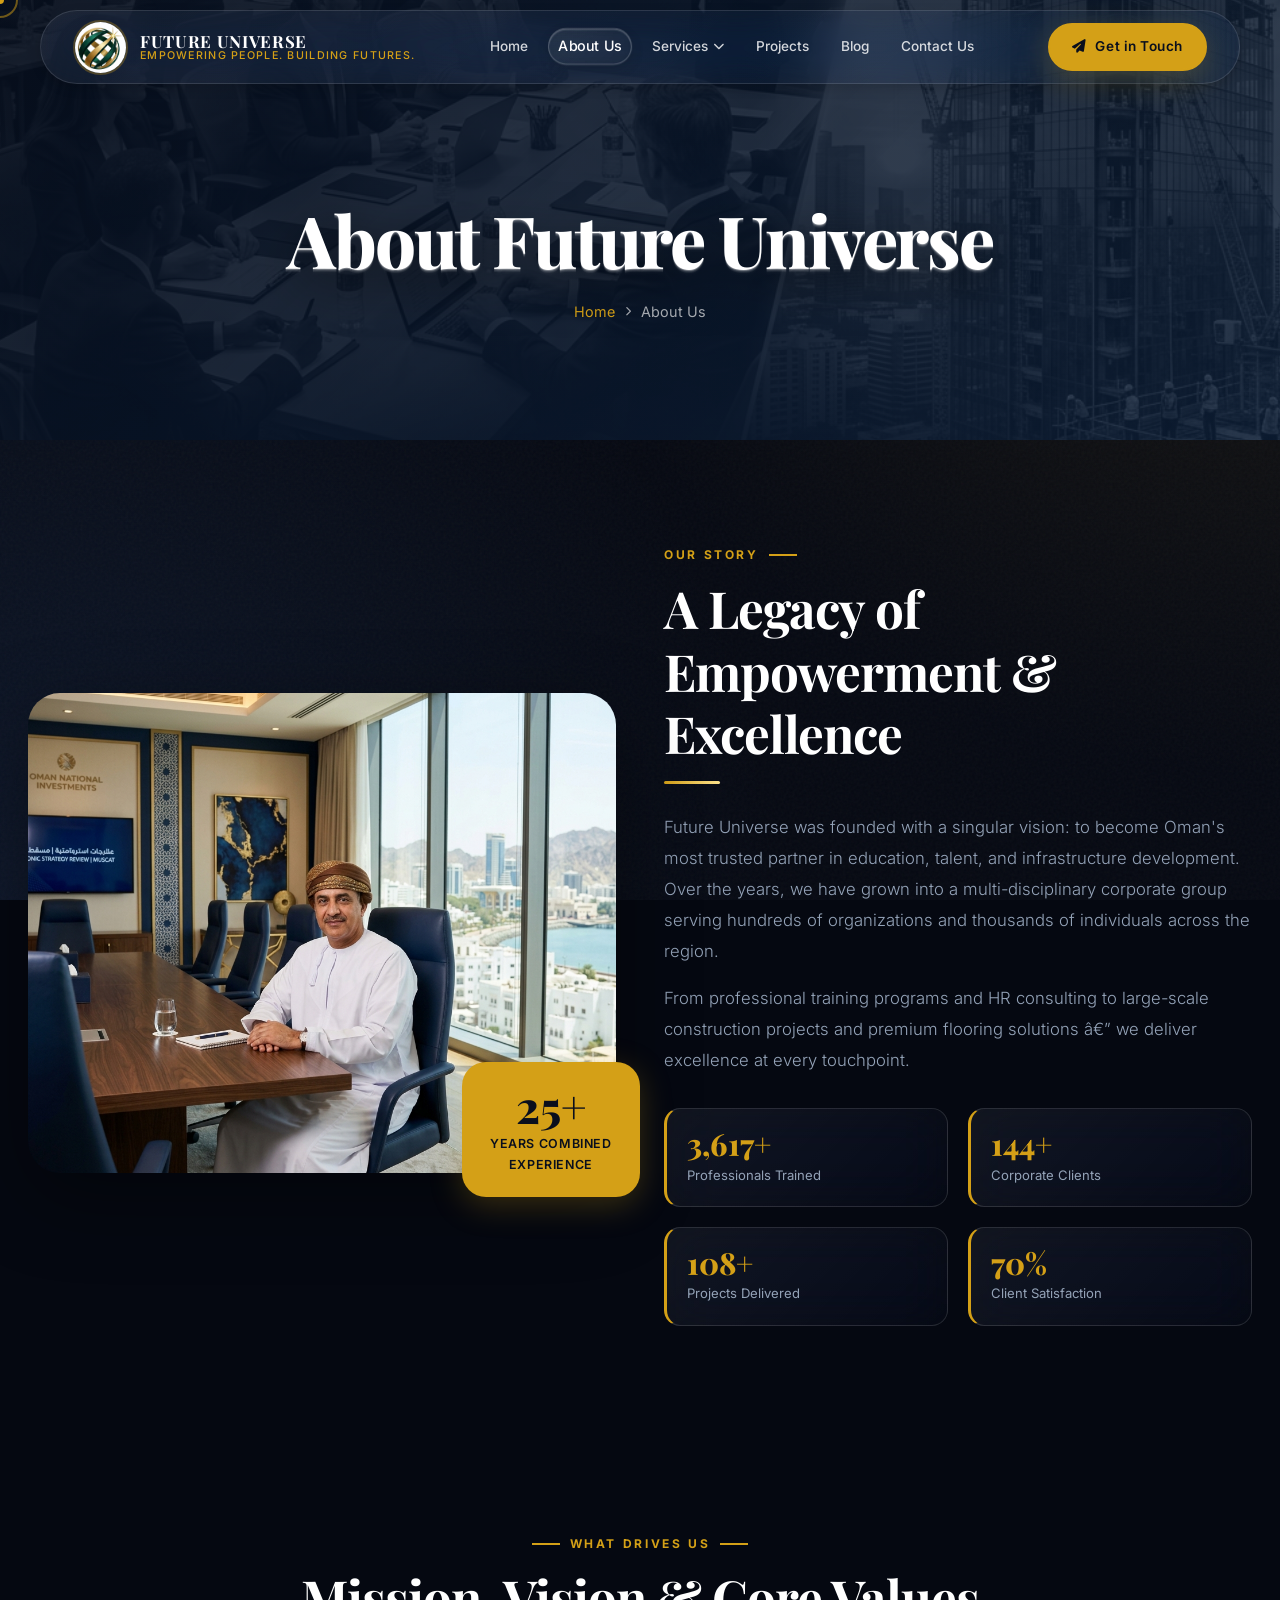
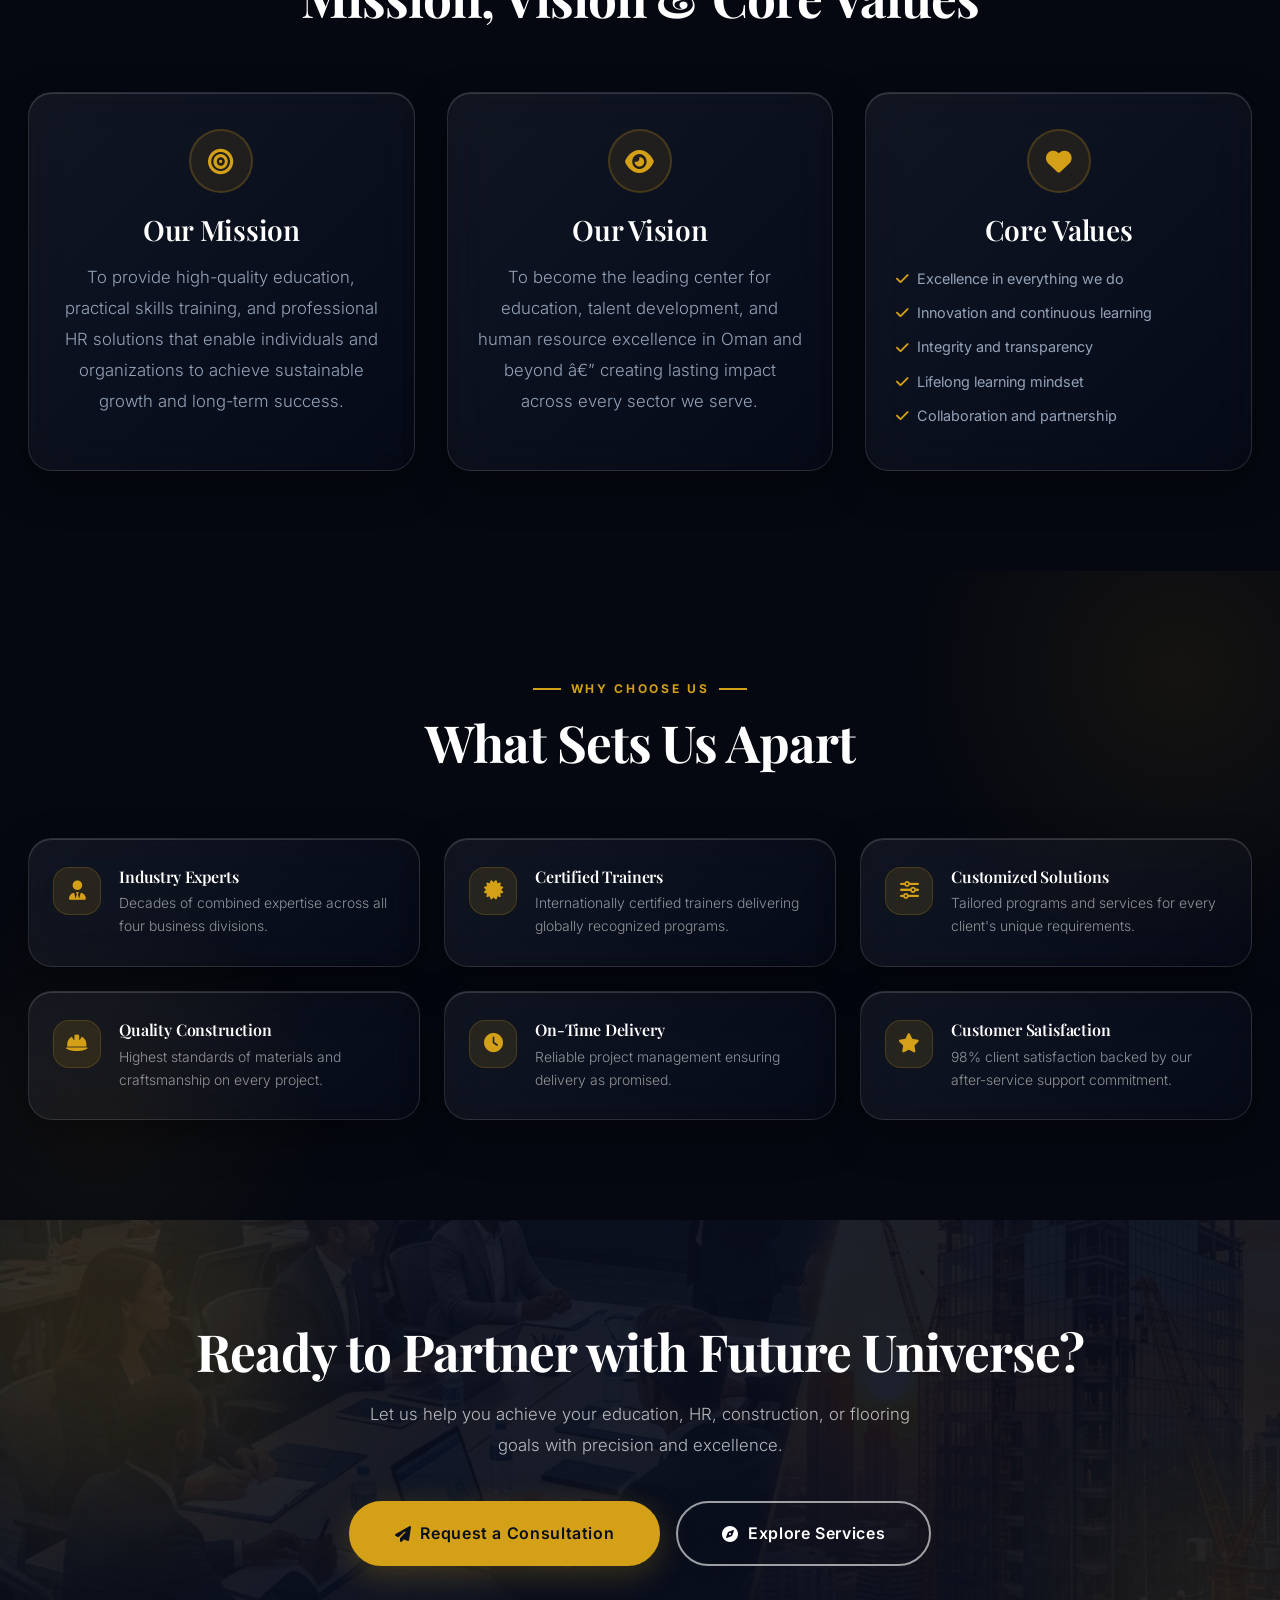
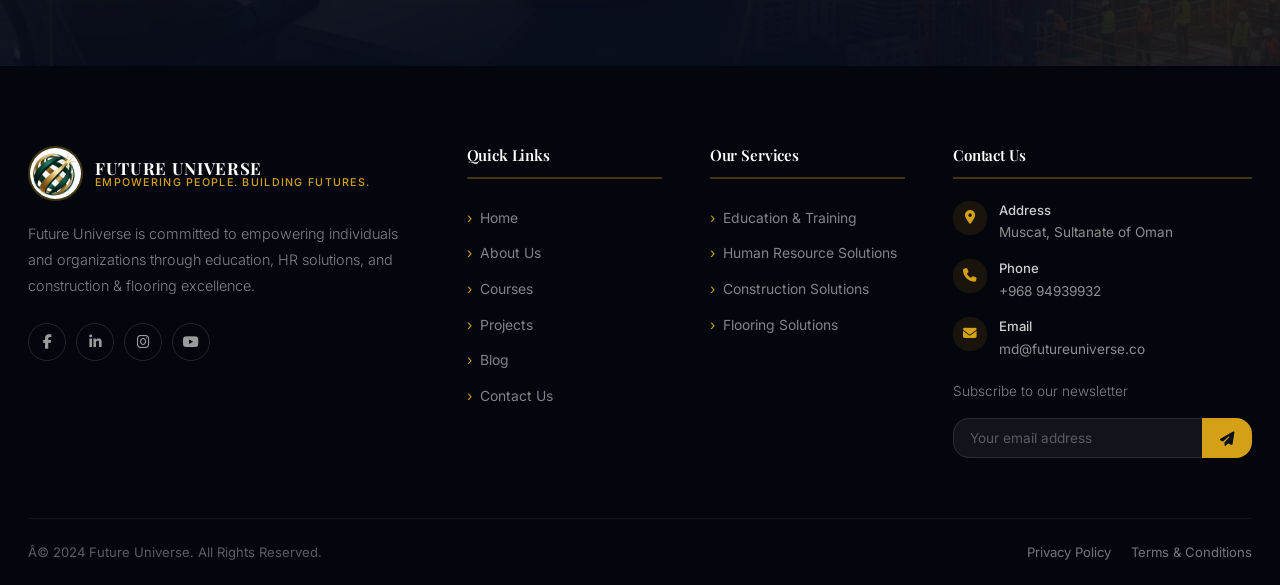
==== commit 172f94d3: "UI: Restore logo text, make logo image circular" ====
--- a/about.html
+++ b/about.html
@@ -23,8 +23,12 @@
 
 <nav class="navbar">
   <div class="container">
-    <a href="index.html" class="logo" style="display: flex; align-items: center; text-decoration: none;">
-  <img src="images/logo.png" alt="Future Universe Logo" style="max-height: 55px; width: auto; display: block;" />
+    <a href="index.html" class="logo" style="display: flex; align-items: center; text-decoration: none; gap: 12px;">
+  <img src="images/logo.png" alt="Future Universe Logo" style="height: 55px; width: 55px; display: block; border-radius: 50%; object-fit: cover; border: 2px solid rgba(212,160,23,0.3);" />
+  <div class="logo-text">
+    <span class="logo-name">FUTURE UNIVERSE</span>
+    <span class="logo-tagline">Empowering People. Building Futures.</span>
+  </div>
 </a>
     <div class="nav-links">
       <a href="index.html">Home</a>
@@ -169,8 +173,12 @@
   <div class="container">
     <div class="footer-grid">
       <div>
-        <div class="footer-logo"><a href="index.html" class="logo" style="display: flex; align-items: center; text-decoration: none;">
-  <img src="images/logo.png" alt="Future Universe Logo" style="max-height: 55px; width: auto; display: block;" />
+        <div class="footer-logo"><a href="index.html" class="logo" style="display: flex; align-items: center; text-decoration: none; gap: 12px;">
+  <img src="images/logo.png" alt="Future Universe Logo" style="height: 55px; width: 55px; display: block; border-radius: 50%; object-fit: cover; border: 2px solid rgba(212,160,23,0.3);" />
+  <div class="logo-text">
+    <span class="logo-name">FUTURE UNIVERSE</span>
+    <span class="logo-tagline">Empowering People. Building Futures.</span>
+  </div>
 </a></div>
         <p class="footer-desc">Future Universe is committed to empowering individuals and organizations through education, HR solutions, and construction &amp; flooring excellence.</p>
         <div class="footer-social"><a href="#"><i class="fa-brands fa-facebook-f"></i></a><a href="#"><i class="fa-brands fa-linkedin-in"></i></a><a href="#"><i class="fa-brands fa-instagram"></i></a><a href="#"><i class="fa-brands fa-youtube"></i></a></div>
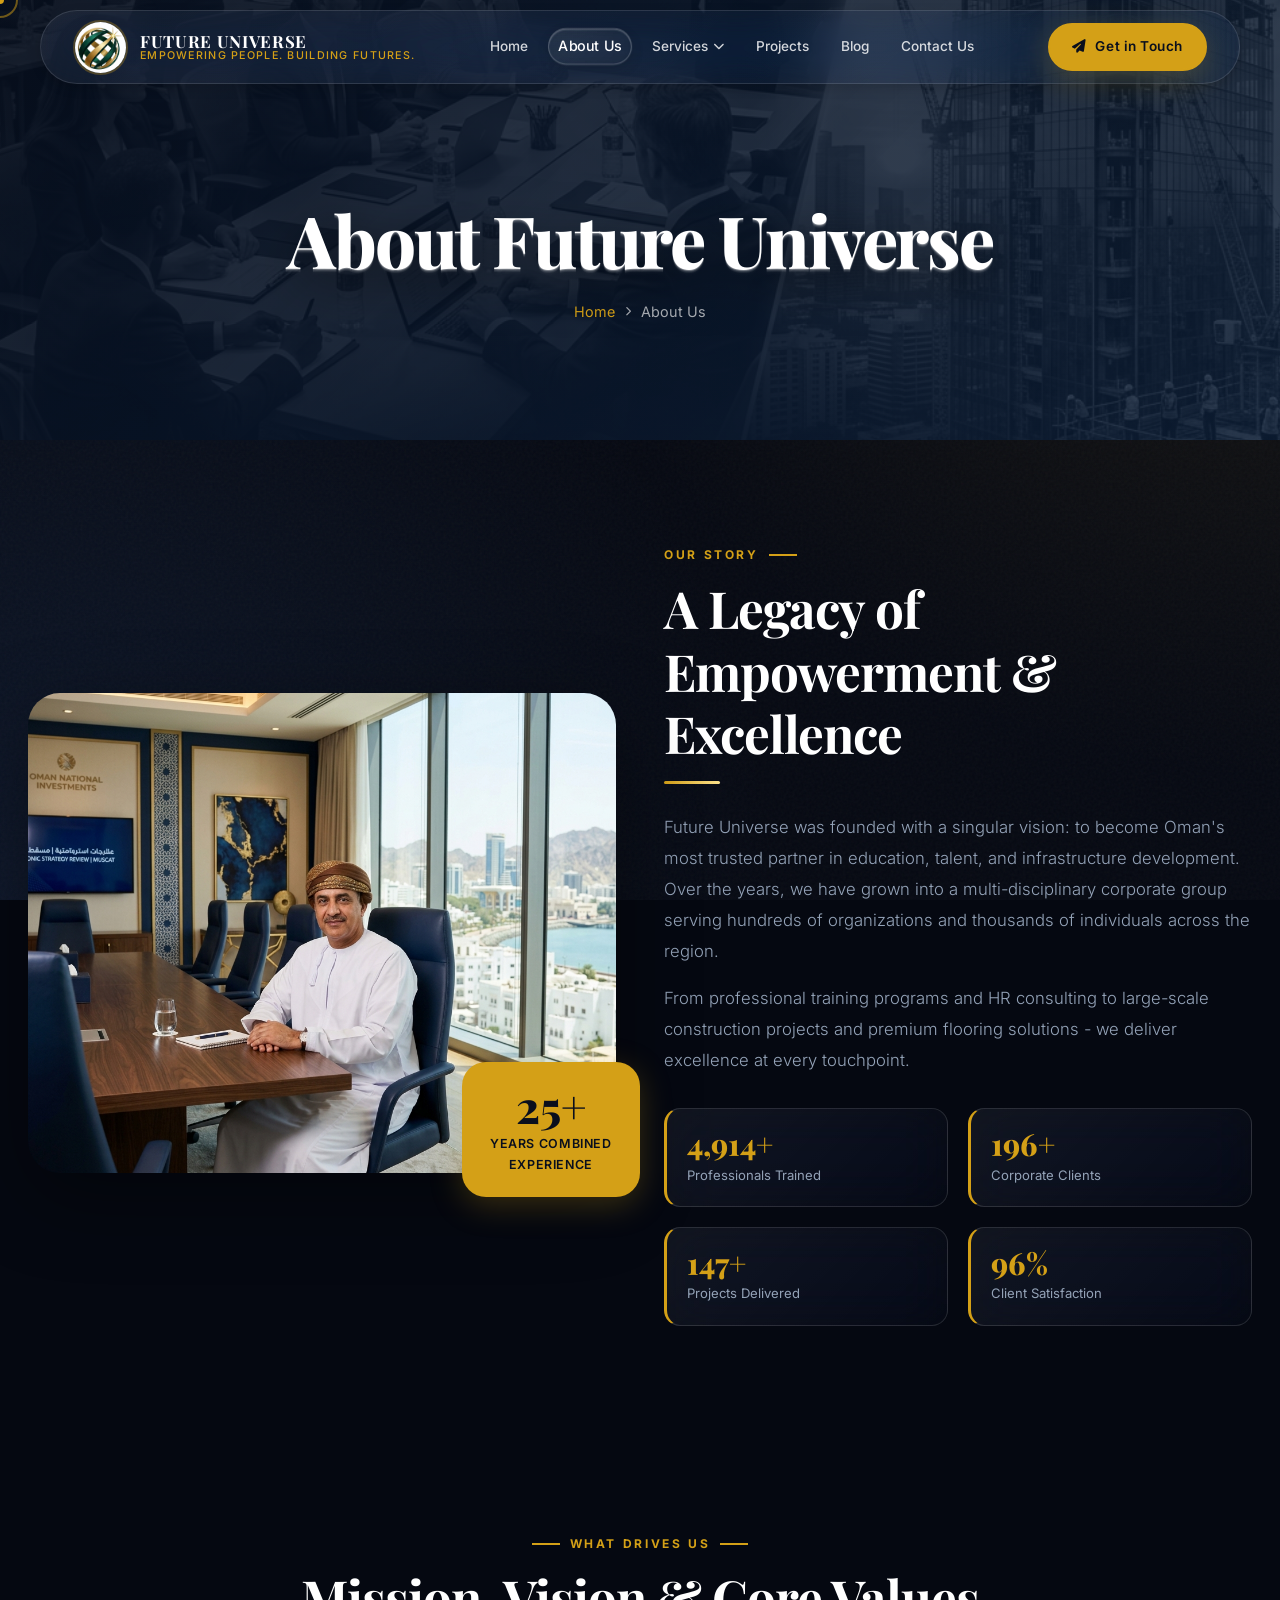
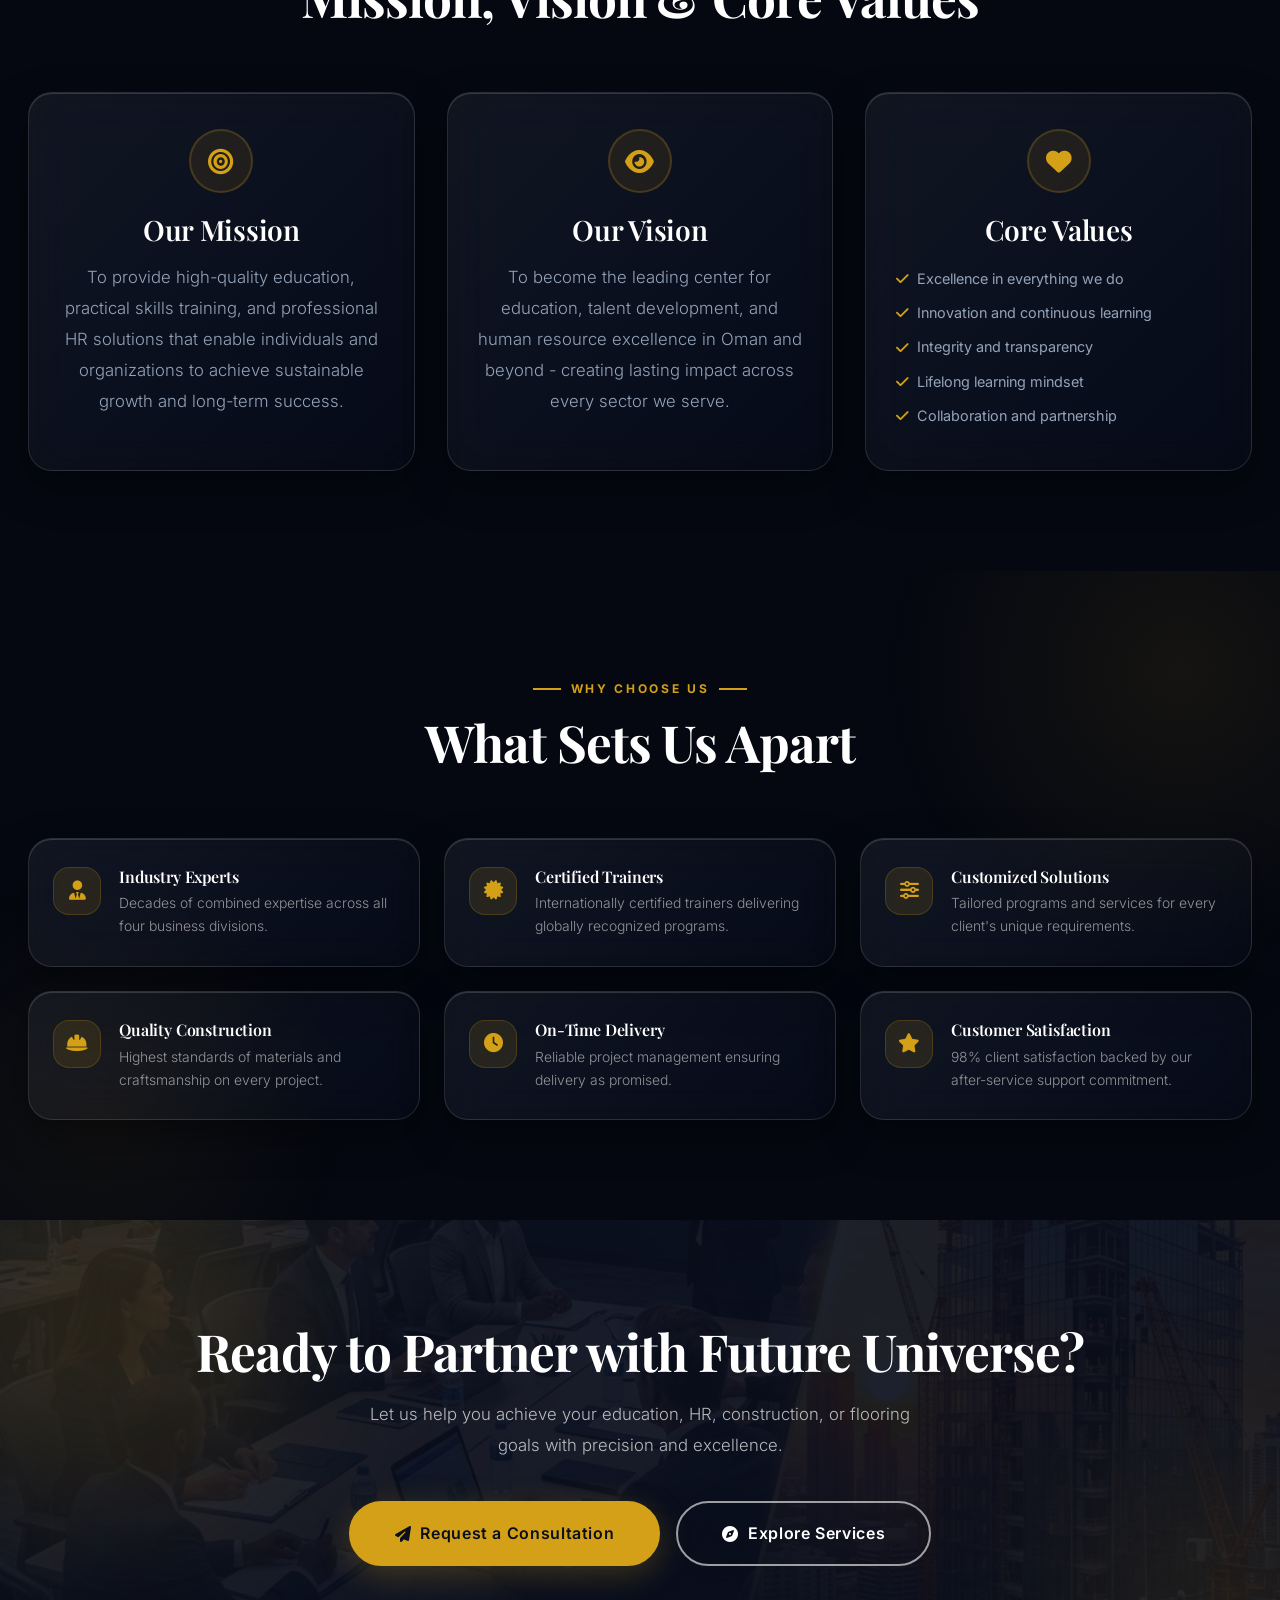
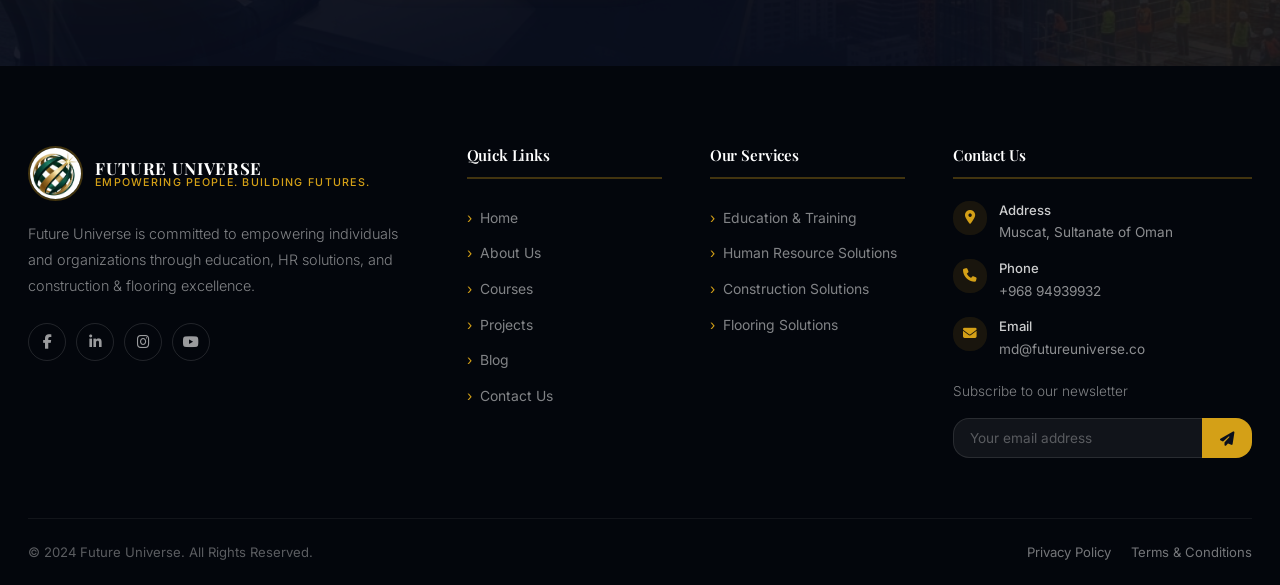
==== commit 381fd2fc: "Fix character encoding issues across HTML files" ====
--- a/about.html
+++ b/about.html
@@ -3,7 +3,7 @@
 <head>
   <meta charset="UTF-8"/>
   <meta name="viewport" content="width=device-width,initial-scale=1.0"/>
-  <meta name="description" content="About Future Universe â€” Our story, mission, vision, and leadership team. Building excellence through people and infrastructure in Oman."/>
+  <meta name="description" content="About Future Universe - Our story, mission, vision, and leadership team. Building excellence through people and infrastructure in Oman."/>
   <title>About Us | Future Universe</title>
   <link rel="stylesheet" href="css/main.css?v=1781942778135"/>
   <link rel="stylesheet" href="css/components.css?v=1781942778135"/>
@@ -86,7 +86,7 @@
         <h2>A Legacy of Empowerment &amp; Excellence</h2>
         <div class="divider-gold"></div>
         <p>Future Universe was founded with a singular vision: to become Oman's most trusted partner in education, talent, and infrastructure development. Over the years, we have grown into a multi-disciplinary corporate group serving hundreds of organizations and thousands of individuals across the region.</p>
-        <p style="margin-top:16px;">From professional training programs and HR consulting to large-scale construction projects and premium flooring solutions â€” we deliver excellence at every touchpoint.</p>
+        <p style="margin-top:16px;">From professional training programs and HR consulting to large-scale construction projects and premium flooring solutions - we deliver excellence at every touchpoint.</p>
         <div class="about-stats">
           <div class="about-stat"><div class="num"><span data-counter data-target="5000" data-suffix="+">5000+</span></div><div class="label">Professionals Trained</div></div>
           <div class="about-stat"><div class="num"><span data-counter data-target="200" data-suffix="+">200+</span></div><div class="label">Corporate Clients</div></div>
@@ -118,7 +118,7 @@
           <i class="fa-solid fa-eye"></i>
         </div>
         <h3 style="margin-bottom:14px;">Our Vision</h3>
-        <p>To become the leading center for education, talent development, and human resource excellence in Oman and beyond â€” creating lasting impact across every sector we serve.</p>
+        <p>To become the leading center for education, talent development, and human resource excellence in Oman and beyond - creating lasting impact across every sector we serve.</p>
       </div>
       <div class="card" data-reveal="fade-up" data-delay="300" style="text-align:center;">
         <div style="width:64px;height:64px;background:rgba(212,160,23,.1);border:2px solid rgba(212,160,23,.2);border-radius:50%;display:flex;align-items:center;justify-content:center;font-size:1.6rem;color:var(--color-secondary);margin:0 auto 20px;">
@@ -192,7 +192,7 @@
         <div class="footer-newsletter"><p>Subscribe to our newsletter</p><form class="newsletter-form"><input type="email" id="newsletter-email" name="newsletter_email" placeholder="Your email address" autocomplete="email"/><button type="submit"><i class="fa-solid fa-paper-plane"></i></button></form></div>
       </div>
     </div>
-    <div class="footer-bottom"><span>Â© 2024 Future Universe. All Rights Reserved.</span><div class="footer-bottom-links"><a href="#">Privacy Policy</a><a href="#">Terms &amp; Conditions</a></div></div>
+    <div class="footer-bottom"><span>© 2024 Future Universe. All Rights Reserved.</span><div class="footer-bottom-links"><a href="#">Privacy Policy</a><a href="#">Terms &amp; Conditions</a></div></div>
   </div>
 </footer>
 
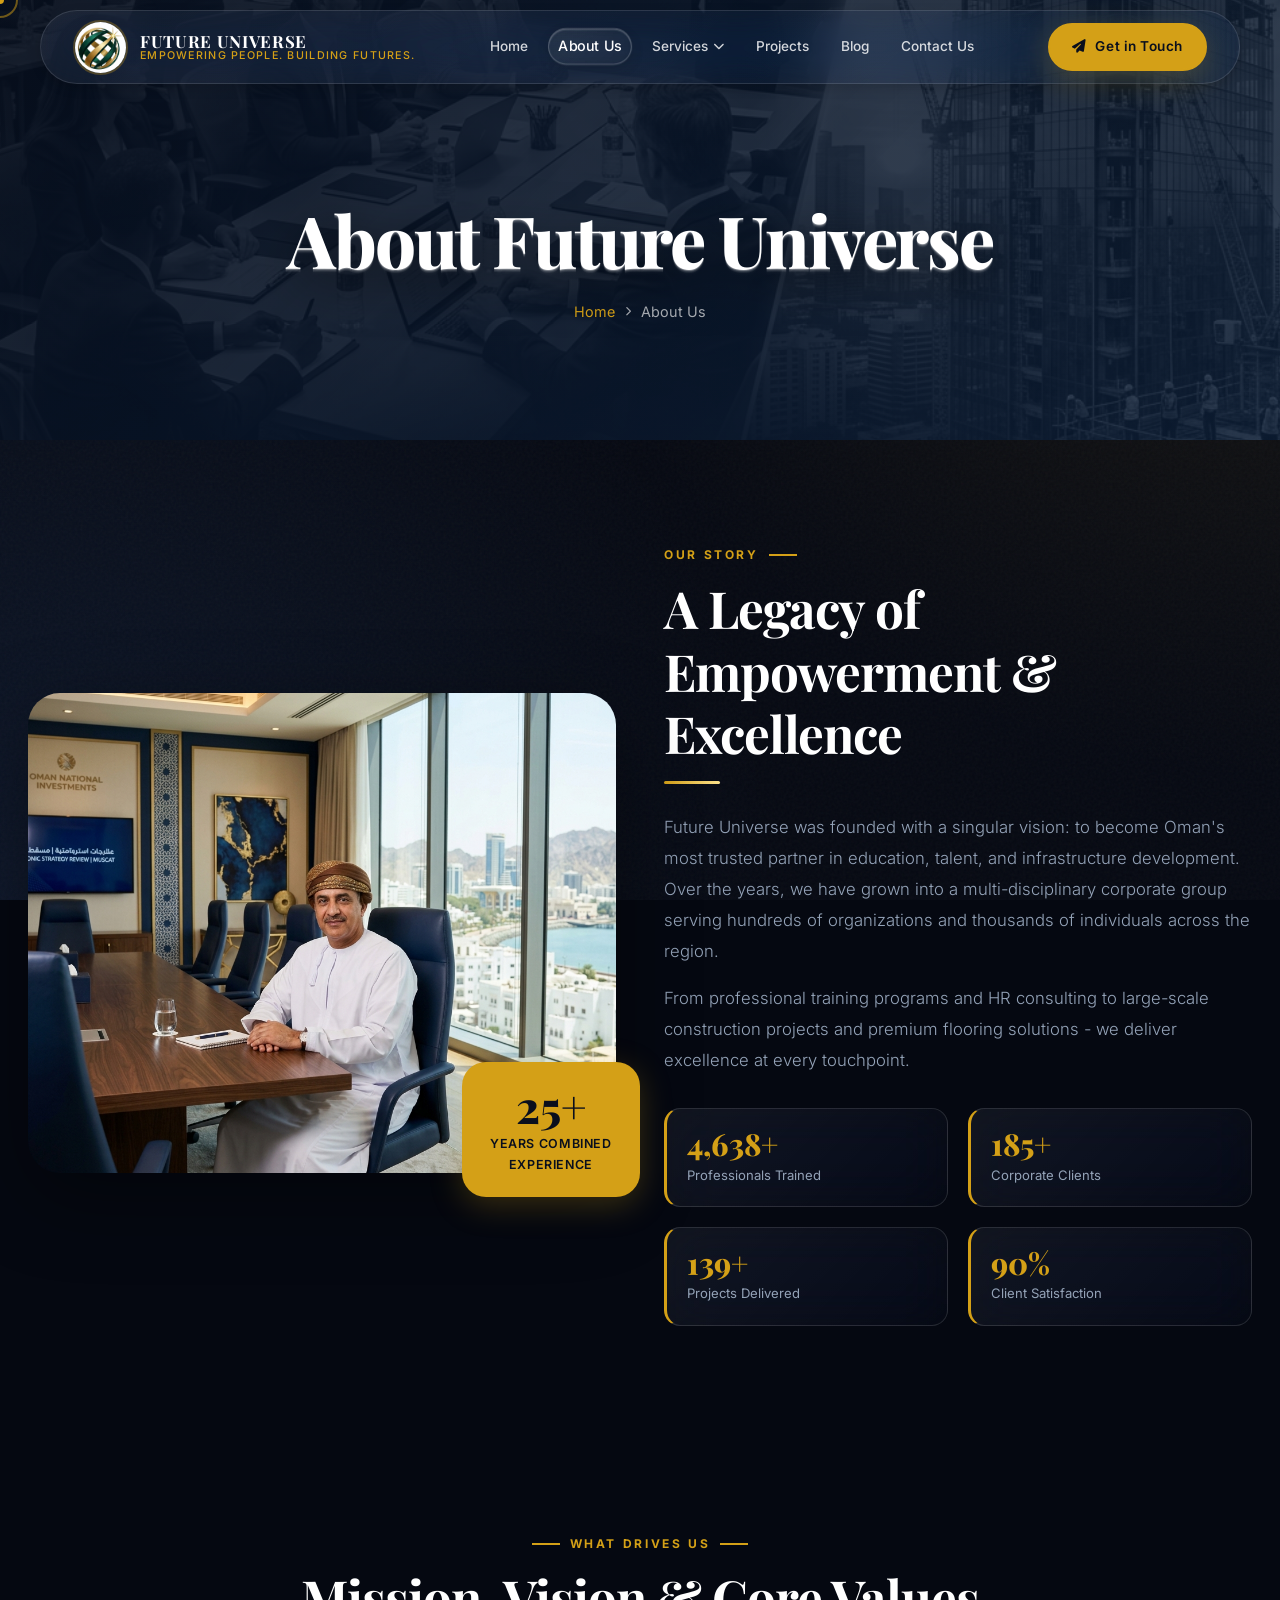
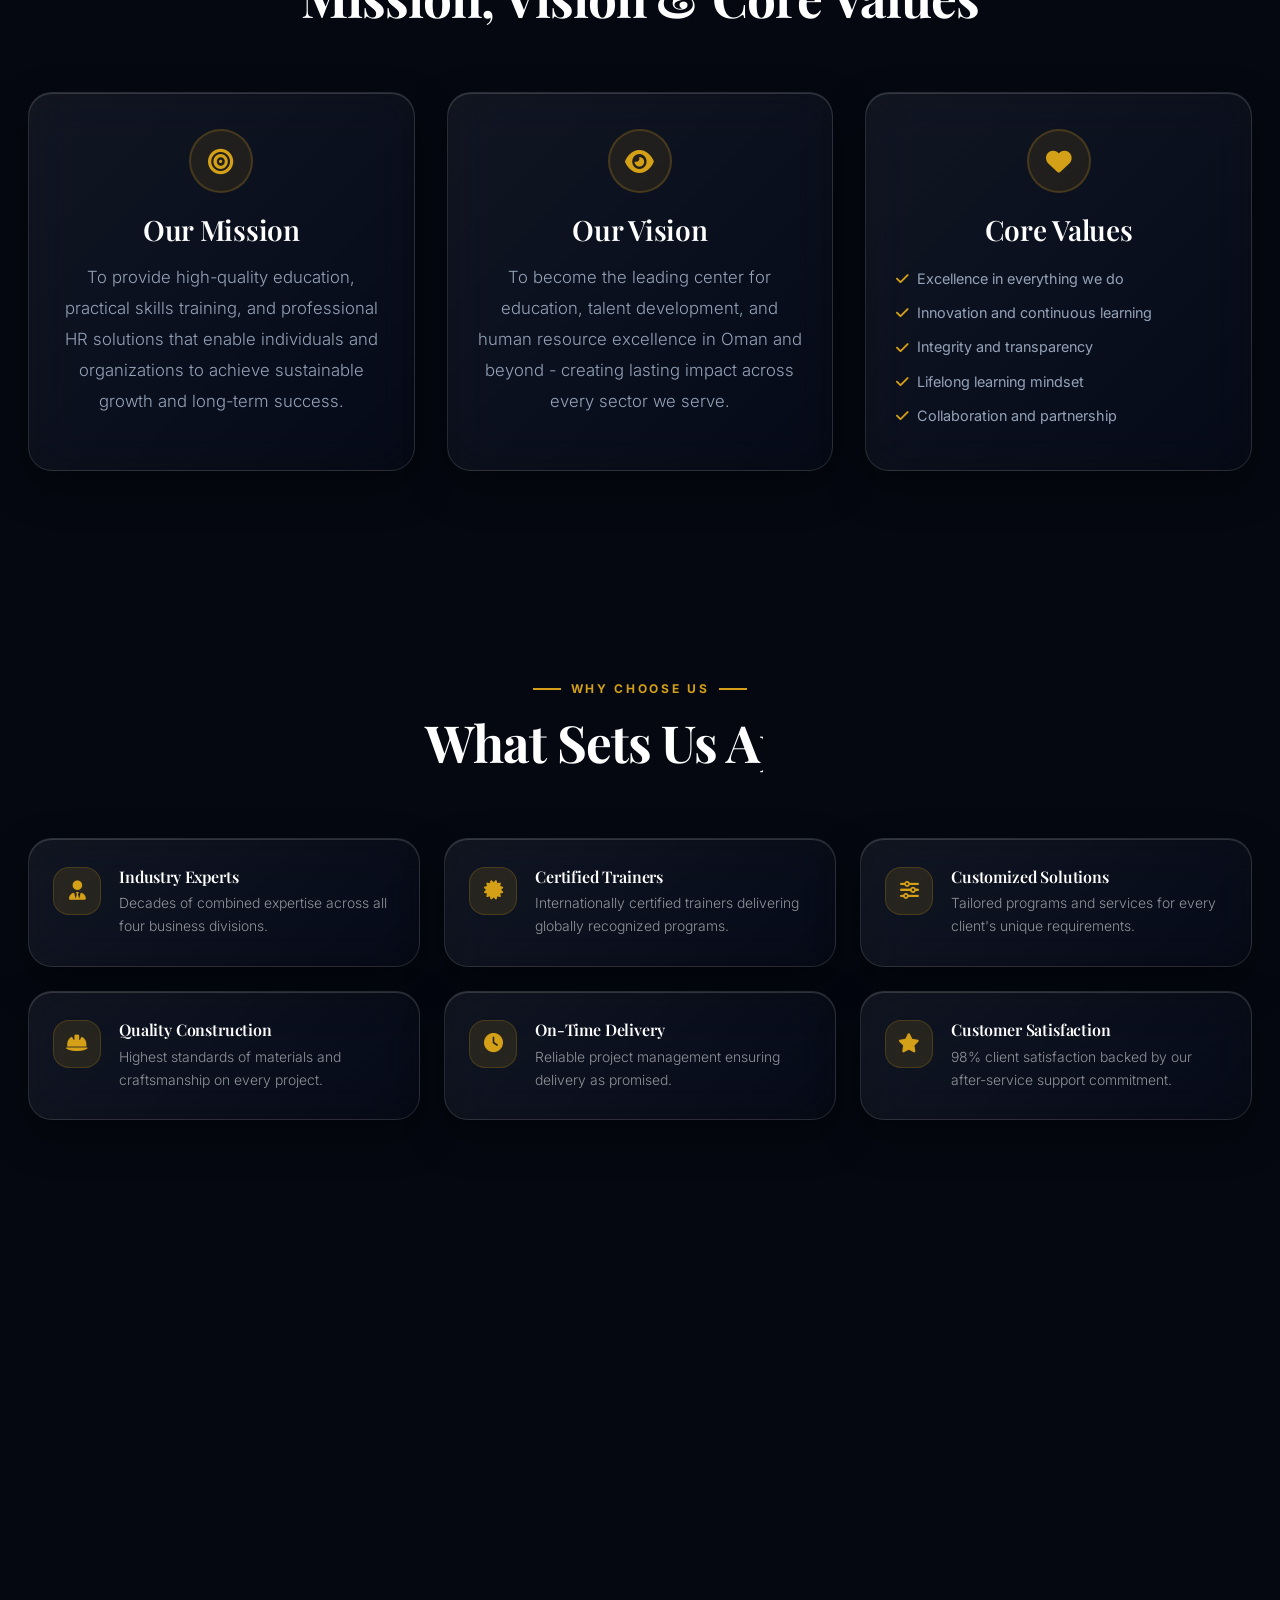
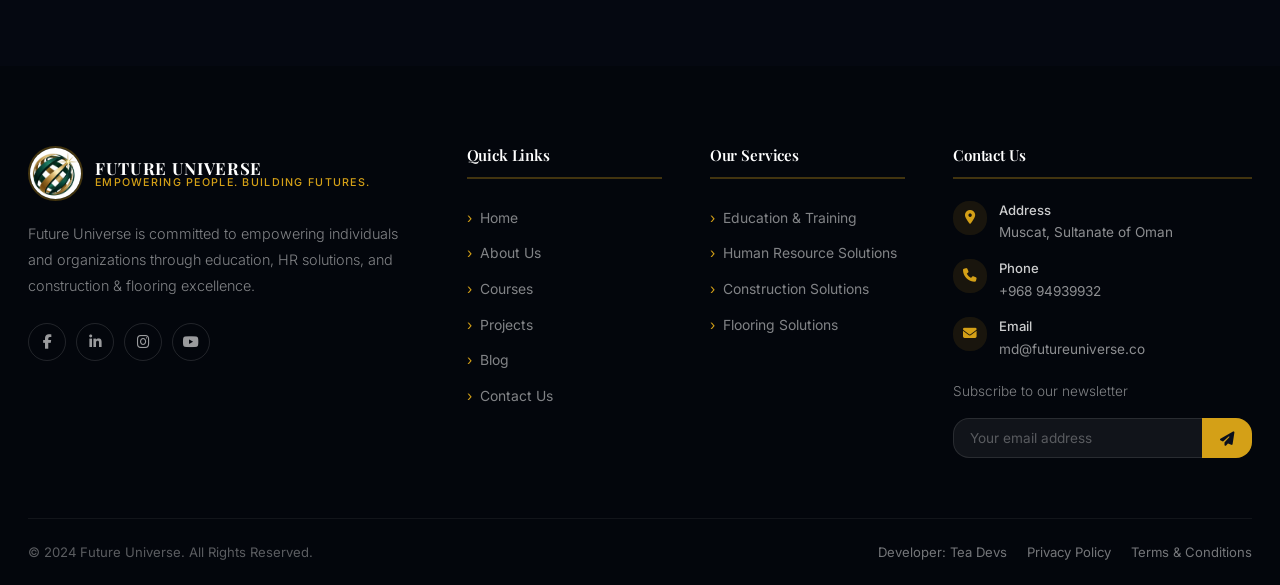
==== commit f058f212: "Update footer and LICENSE with Developer info and Instagram link" ====
--- a/about.html
+++ b/about.html
@@ -192,7 +192,11 @@
         <div class="footer-newsletter"><p>Subscribe to our newsletter</p><form class="newsletter-form"><input type="email" id="newsletter-email" name="newsletter_email" placeholder="Your email address" autocomplete="email"/><button type="submit"><i class="fa-solid fa-paper-plane"></i></button></form></div>
       </div>
     </div>
-    <div class="footer-bottom"><span>© 2024 Future Universe. All Rights Reserved.</span><div class="footer-bottom-links"><a href="#">Privacy Policy</a><a href="#">Terms &amp; Conditions</a></div></div>
+    <div class="footer-bottom"><span>© 2024 Future Universe. All Rights Reserved.</span><div class="footer-bottom-links">
+        <a href="https://www.instagram.com/ft.sjhn/" target="_blank" rel="noopener noreferrer">Developer: Tea Devs</a>
+        <a href="#">Privacy Policy</a>
+        <a href="#">Terms &amp; Conditions</a>
+      </div></div>
   </div>
 </footer>
 
